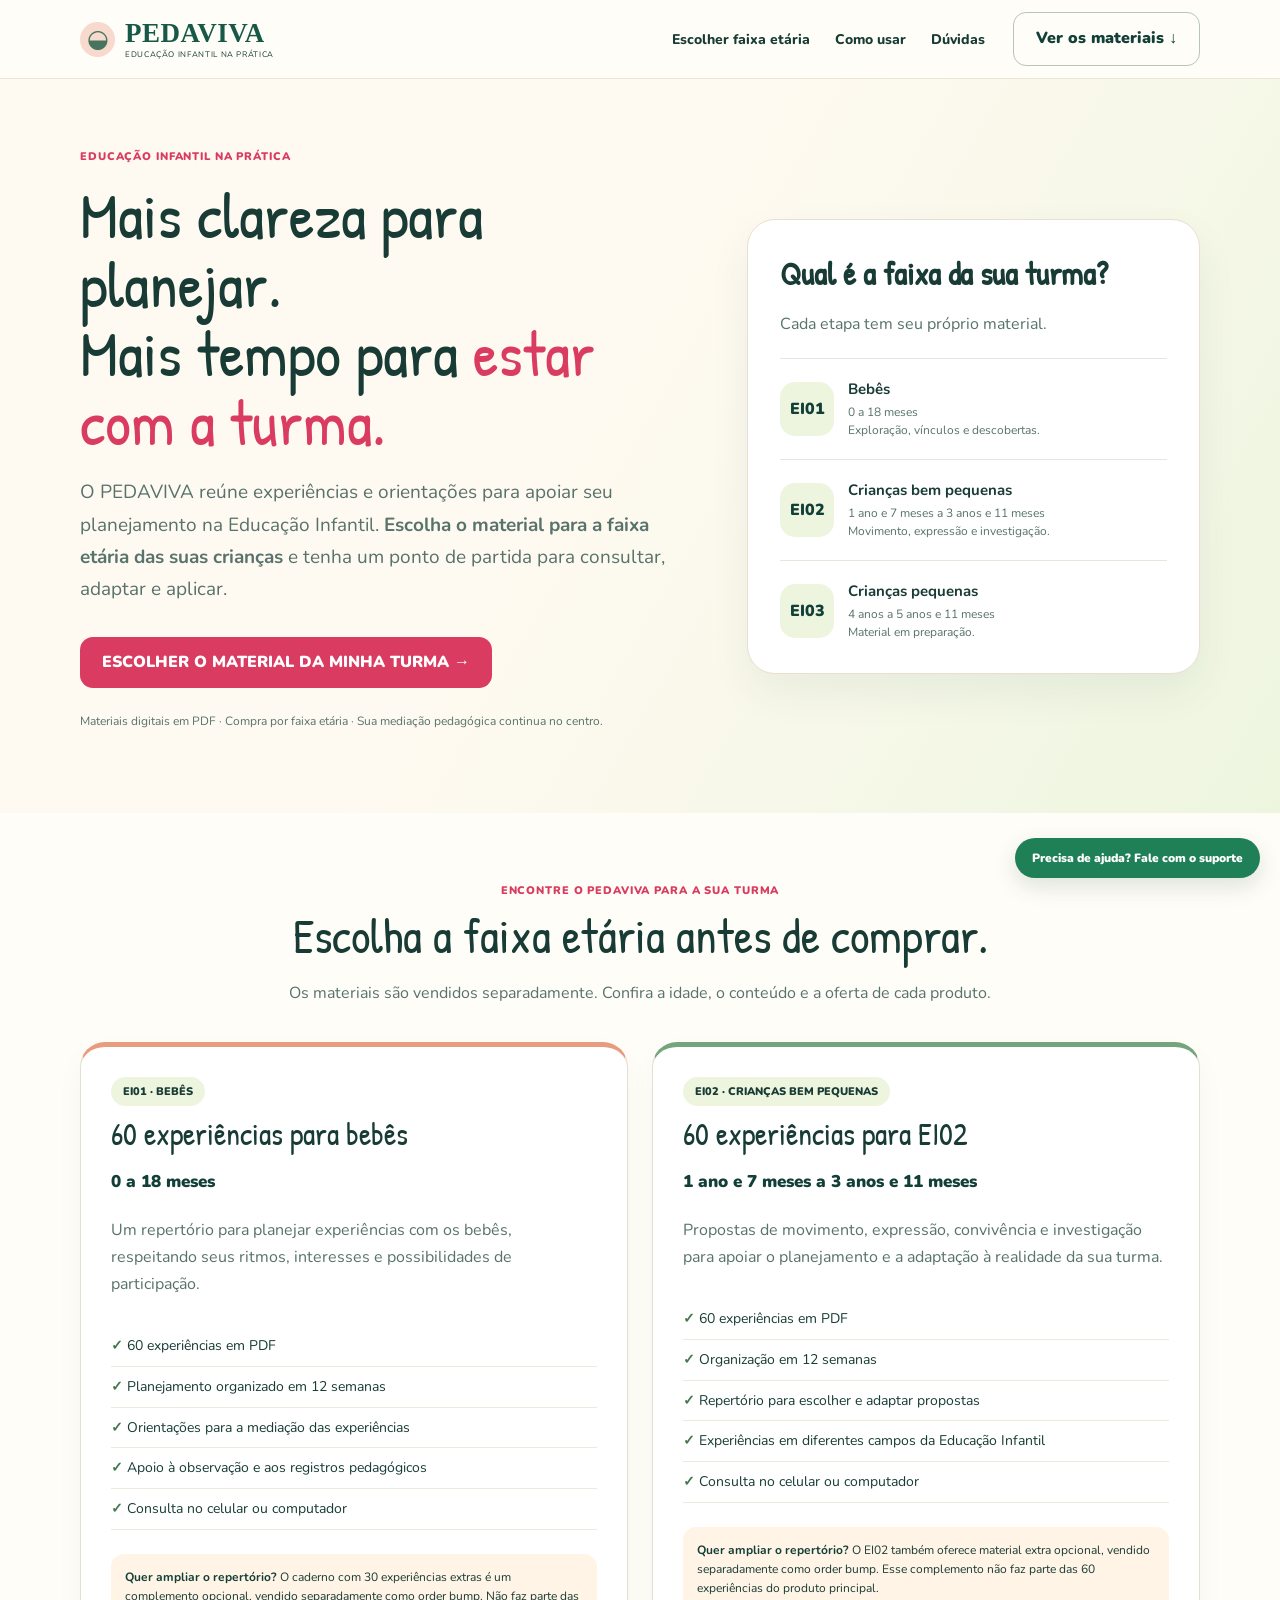
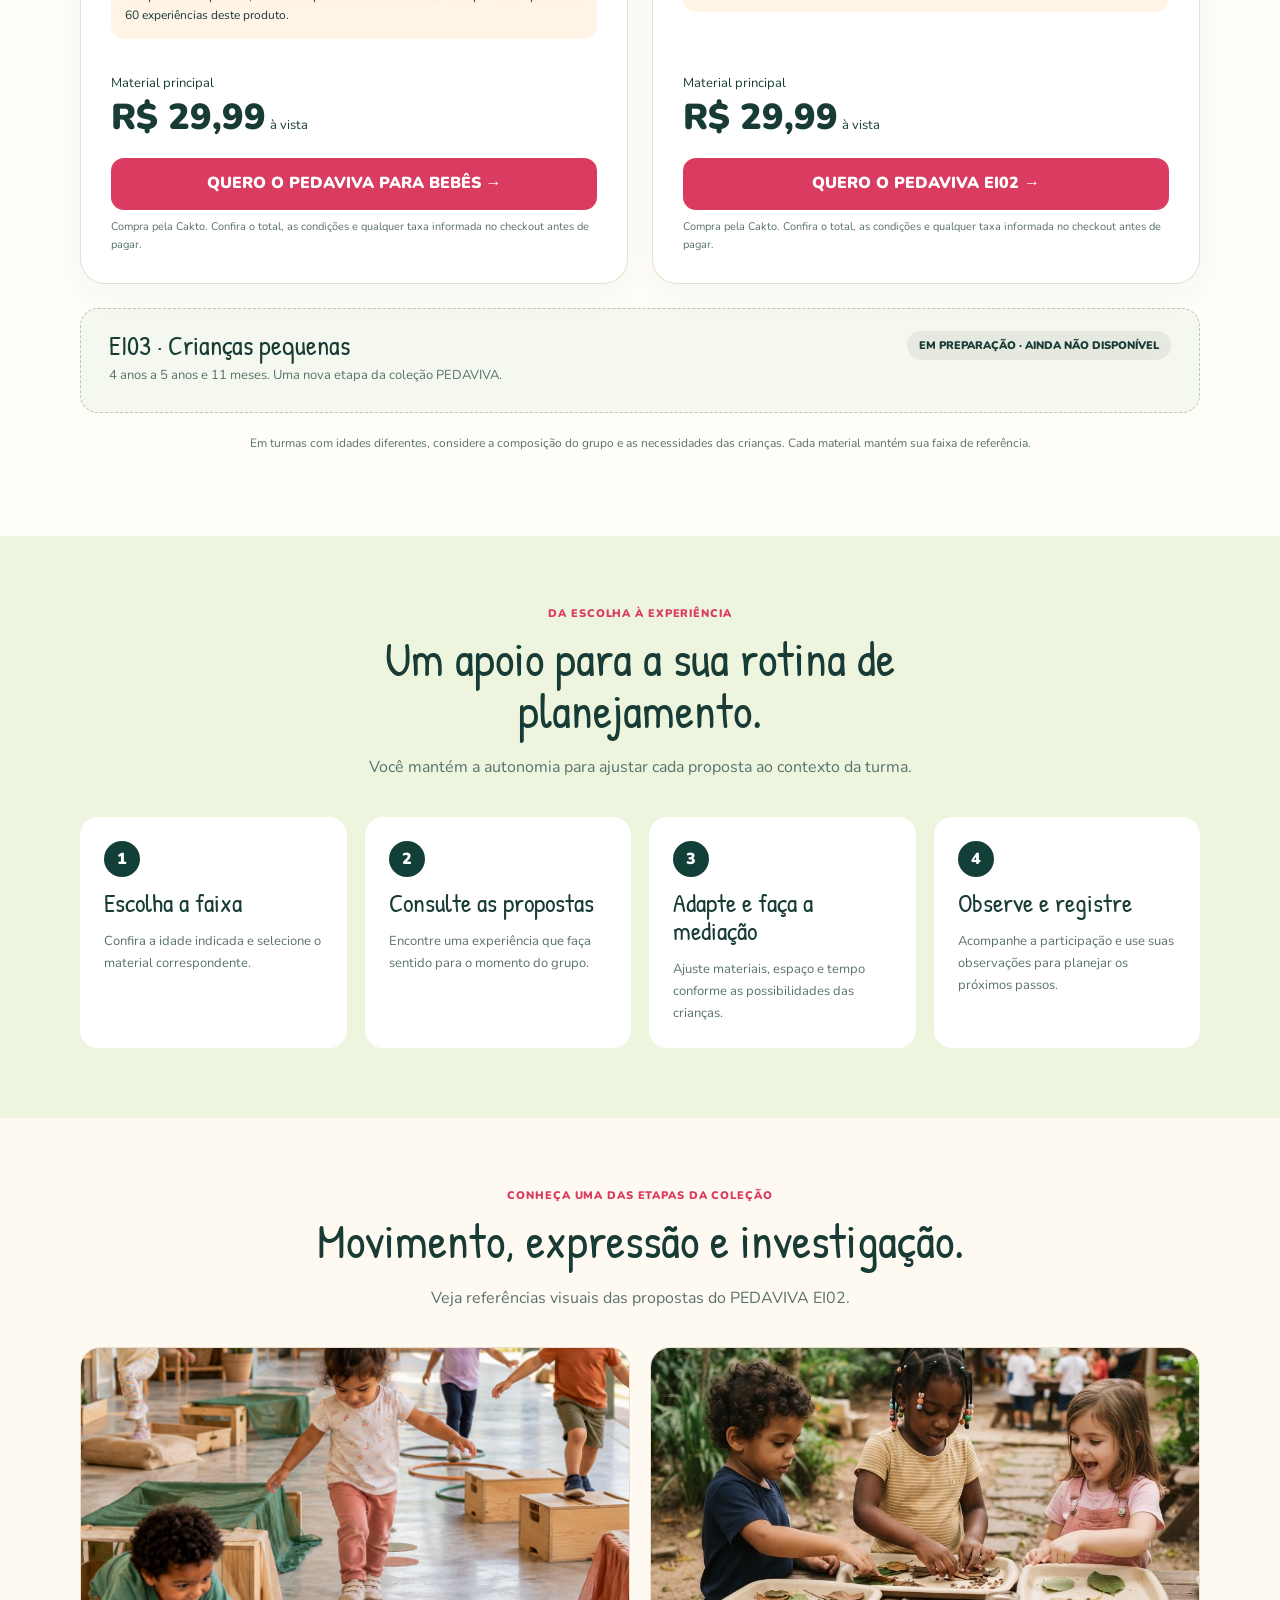
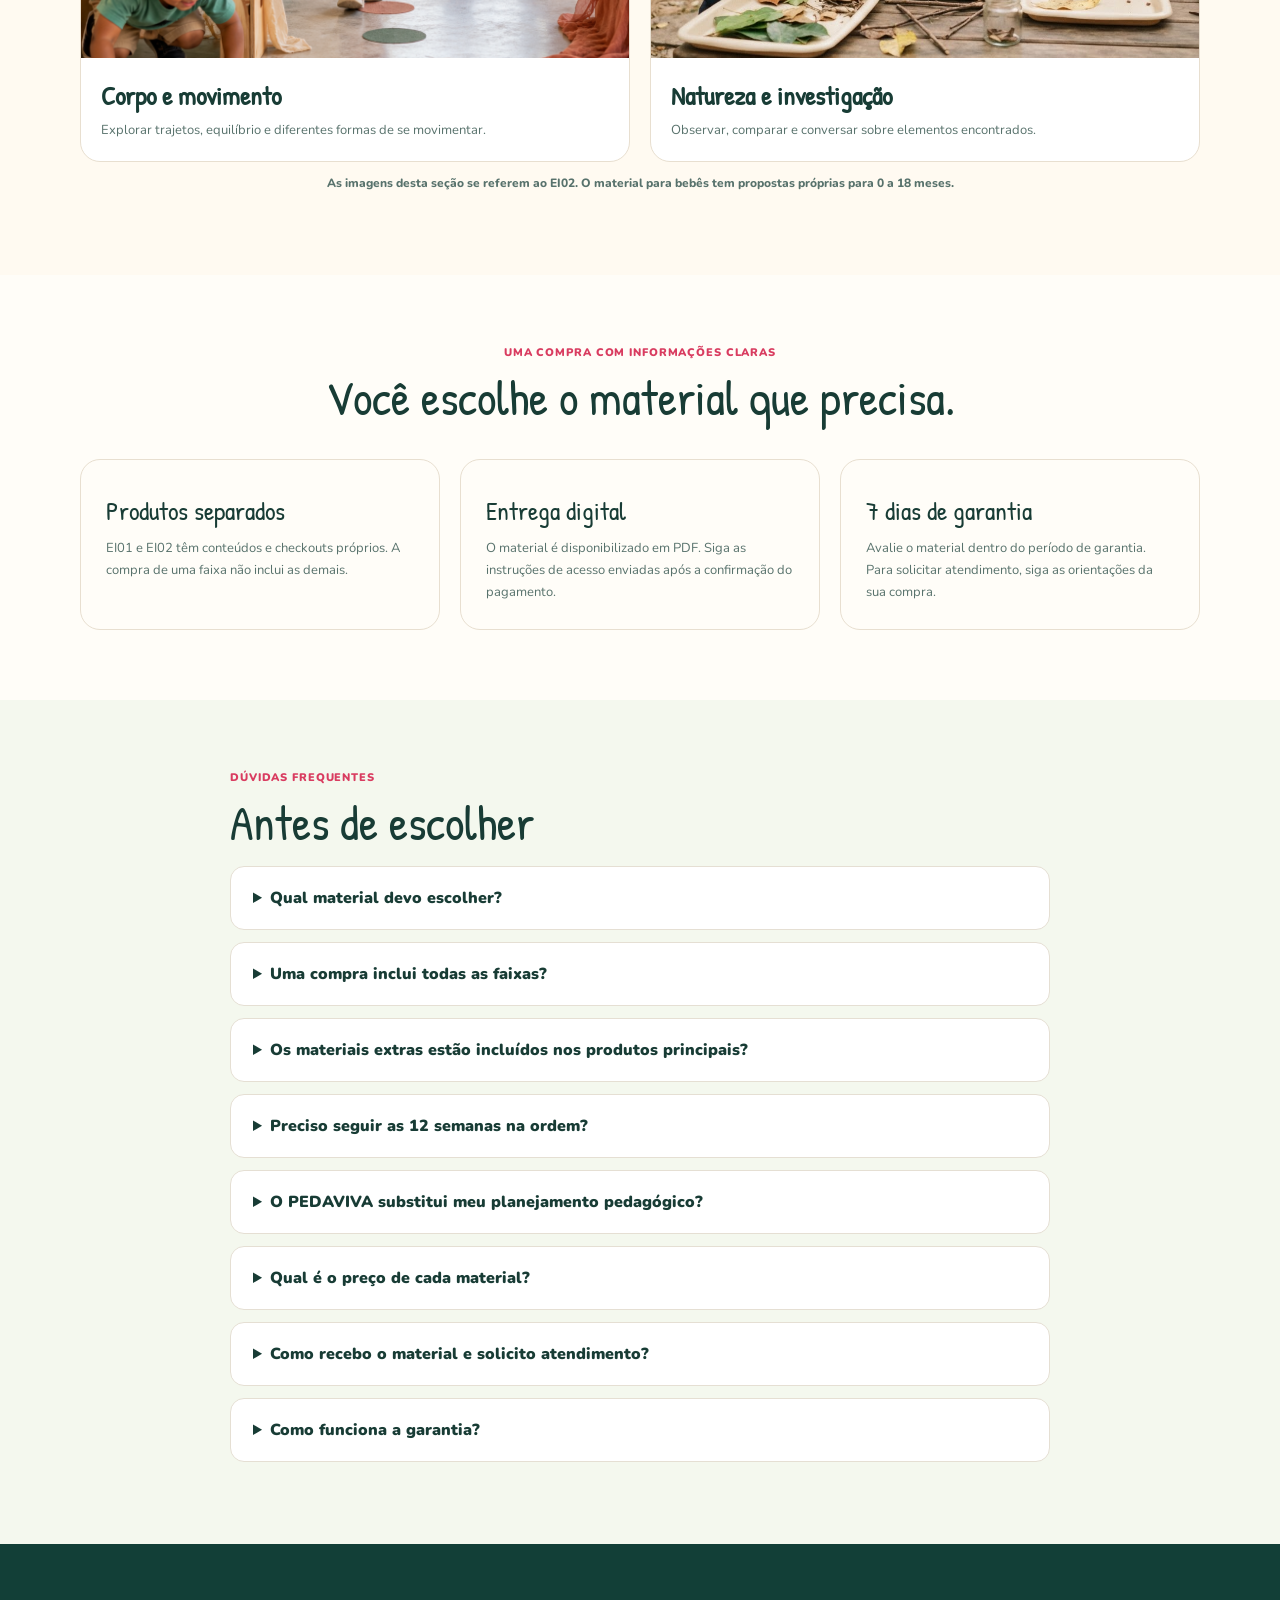
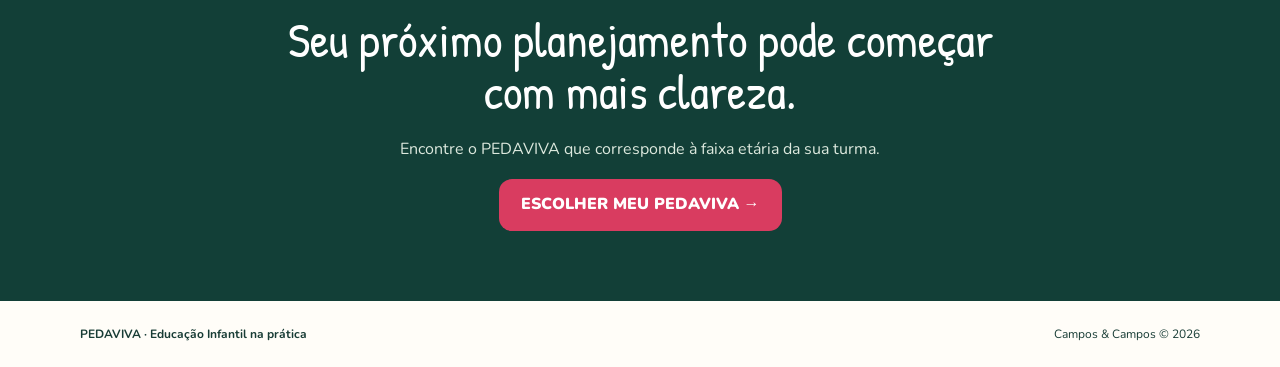
==== index.html @ 2657ef10 "Esclarece que EI02 também possui material extra opcional separado" ====
<!doctype html>
<html lang="pt-BR"><head><meta charset="utf-8"><meta name="viewport" content="width=device-width,initial-scale=1">
<title>PEDAVIVA | Escolha o material para a faixa etária da sua turma</title>
<meta name="description" content="Planeje a Educação Infantil com o PEDAVIVA. Escolha o material para bebês de 0 a 18 meses ou crianças de 1 ano e 7 meses a 3 anos e 11 meses.">
<meta name="theme-color" content="#123f37">
<link rel="preconnect" href="https://fonts.googleapis.com"><link rel="preconnect" href="https://fonts.gstatic.com" crossorigin><link href="https://fonts.googleapis.com/css2?family=Nunito:wght@400;600;700;800;900&family=Patrick+Hand&display=swap" rel="stylesheet">
<!-- Meta Pixel Code --><script>!function(f,b,e,v,n,t,s){if(f.fbq)return;n=f.fbq=function(){n.callMethod?n.callMethod.apply(n,arguments):n.queue.push(arguments)};if(!f._fbq)f._fbq=n;n.push=n;n.loaded=!0;n.version='2.0';n.queue=[];t=b.createElement(e);t.async=!0;t.src=v;s=b.getElementsByTagName(e)[0];s.parentNode.insertBefore(t,s)}(window,document,'script','https://connect.facebook.net/en_US/fbevents.js');fbq('init','1108763338752121');fbq('track','PageView');fbq('track','ViewContent',{content_name:'PEDAVIVA',content_category:'Educação Infantil'});</script><noscript><img height="1" width="1" style="display:none" src="https://www.facebook.com/tr?id=1108763338752121&ev=PageView&noscript=1" alt=""></noscript><!-- End Meta Pixel Code -->
<style>
:root{--deep:#123f37;--pink:#d93c60;--cream:#fffaf1;--mint:#edf5df;--ink:#183c35;--muted:#58726c}*{box-sizing:border-box}html{scroll-behavior:smooth}body{margin:0;font-family:Nunito,sans-serif;color:var(--ink);background:#fffdf8}img{max-width:100%;display:block}a{color:inherit}.wrap{width:min(1120px,calc(100% - 40px));margin:auto}header{position:sticky;top:0;background:#fffdf8f5;border-bottom:1px solid #ece6da;z-index:20}.nav{display:flex;gap:28px;align-items:center;min-height:78px}.brand{text-decoration:none;display:flex;align-items:center;gap:10px}.leaf{width:35px;height:35px;background:#f8d9cd;color:#47745e;border-radius:50%;display:grid;place-items:center;font-size:25px}.brand strong{display:block;font-family:Georgia,serif;letter-spacing:.02em;font-size:27px;color:#185847}.brand small{display:block;font-size:8px;letter-spacing:.08em}nav{margin-left:auto;display:flex;gap:25px}nav a{text-decoration:none;font-weight:800;font-size:14px}.button{display:inline-flex;align-items:center;justify-content:center;gap:8px;border-radius:13px;padding:15px 22px;background:var(--pink);color:white;text-decoration:none;font-weight:900;border:0;font-family:inherit;cursor:pointer;line-height:1.35}.button:hover{background:#bf2e50}.secondary{background:transparent;color:var(--deep);border:1px solid #b5c5b9}.secondary:hover{background:var(--mint)}a:focus-visible,button:focus-visible,summary:focus-visible{outline:3px solid #e39418;outline-offset:4px}.tag{font-size:11px;font-weight:900;letter-spacing:.08em;color:var(--pink)}h1,h2,h3{font-family:"Patrick Hand",cursive;font-weight:400;line-height:1.08}h1{font-size:clamp(42px,5vw,64px);margin:16px 0 20px}h2{font-size:clamp(35px,4vw,48px);margin:12px 0 18px}h3{font-size:31px;margin:12px 0}p{line-height:1.7;color:var(--muted)}section{padding:70px 0;scroll-margin-top:95px}.hero{background:linear-gradient(120deg,#fffaf1 45%,#edf5df)}.hero-grid{display:grid;grid-template-columns:1.15fr .85fr;gap:55px;align-items:center}.lead{font-size:19px}.hero em{color:var(--pink);font-style:normal}.hero .button{margin:12px 0}.assurance{font-size:12px;line-height:1.6;color:var(--muted)}.hero-panel{border-radius:28px;padding:32px;background:#fff;border:1px solid #e8dfd0;box-shadow:0 18px 40px #123f3710}.hero-panel>strong{display:block;font-family:"Patrick Hand",cursive;font-size:32px}.age-line{display:flex;gap:14px;align-items:center;margin-top:20px;padding-top:20px;border-top:1px solid #e8e5dc;text-decoration:none}.age-line>span:first-child{display:grid;place-items:center;width:54px;height:54px;flex-shrink:0;background:var(--mint);border-radius:15px;font-weight:900;color:var(--deep)}.age-line b{display:block;font-size:15px}.age-line small{display:block;margin-top:4px;color:var(--muted);font-size:12px;line-height:1.5}.section-head{max-width:760px;margin:0 auto 35px;text-align:center}.product-grid{display:grid;grid-template-columns:repeat(2,minmax(0,1fr));gap:24px}.product{border-radius:25px;padding:30px;background:white;border:1px solid #e5dfd3;box-shadow:0 12px 30px #123f3709;scroll-margin-top:100px;display:flex;flex-direction:column}.product.ei01{border-top:5px solid #e99b7e}.product.ei02{border-top:5px solid #76a47d}.badge{display:inline-flex;align-self:flex-start;background:var(--mint);padding:7px 12px;border-radius:20px;font-size:11px;font-weight:900}.age{font-size:17px;font-weight:900;margin:4px 0;color:var(--deep)}.product ul{padding:0;list-style:none;margin:12px 0 24px}.product li{line-height:1.55;padding:9px 0;border-bottom:1px solid #eee9de;font-size:14px}.product li::before{content:"✓ ";color:#42784c;font-weight:900}.price{margin-top:auto;padding-top:12px}.price small{font-size:13px}.price strong{font-size:36px;font-weight:900}.product .button{width:100%;margin:16px 0 8px}.purchase-note{font-size:11px;margin:0;line-height:1.6}.extra{background:#fff4e6;border-radius:13px;padding:14px;font-size:12px;line-height:1.6;margin-bottom:20px}.extra b{color:var(--deep)}.upcoming{border:1px dashed #b9c8b6;border-radius:18px;display:flex;align-items:center;gap:25px;padding:22px 28px;margin-top:24px;background:#f4f8ee}.upcoming h3{font-size:27px;margin:0}.upcoming p{margin:4px 0;font-size:13px}.upcoming .badge{margin-left:auto;background:#e6e9df;white-space:nowrap}.selection-note{font-size:12px;text-align:center;margin-top:20px}.how{background:var(--mint)}.steps{display:grid;grid-template-columns:repeat(4,minmax(0,1fr));gap:18px}.steps article{background:white;border-radius:18px;padding:24px}.number{display:grid;place-items:center;width:36px;height:36px;border-radius:50%;background:var(--deep);color:white;font-weight:900}.steps h3{font-size:26px}.steps p{font-size:13px;margin-bottom:0}.samples{background:#fffaf1}.sample-grid{display:grid;grid-template-columns:1fr 1fr;gap:20px}.sample-grid figure{margin:0;background:white;border-radius:20px;overflow:hidden;border:1px solid #e8dfd0}.sample-grid img{width:100%;height:310px;object-fit:cover}.sample-grid figcaption{padding:20px}.sample-grid b{font-family:"Patrick Hand",cursive;font-size:26px}.sample-grid p{font-size:13px;margin:6px 0 0}.sample-label{font-size:12px;font-weight:800;text-align:center;line-height:1.6}.confidence-grid{display:grid;grid-template-columns:repeat(3,minmax(0,1fr));gap:20px}.confidence-grid article{border:1px solid #e8dfd0;border-radius:20px;padding:25px}.confidence-grid h3{font-size:26px}.confidence-grid p{font-size:13px;margin:0}.faq{background:#f4f8ee}.narrow{max-width:820px}.faq details{background:white;border:1px solid #e5dfd3;padding:19px 22px;margin:12px 0;border-radius:14px}.faq summary{cursor:pointer;font-weight:900;line-height:1.5}.faq details p{font-size:14px;margin-bottom:0}.last{text-align:center;background:var(--deep);color:white}.last p{color:#dde9de}.last h2{max-width:750px;margin:0 auto 18px}footer{padding:25px 0}.footer-line{display:flex;gap:20px;justify-content:space-between;font-size:12px}.support{position:fixed;bottom:22px;right:20px;z-index:30;border-radius:99px;background:#1f8057;color:white;padding:12px 17px;text-decoration:none;font-size:12px;font-weight:900;box-shadow:0 8px 22px #123f3725}.mobile-bar{display:none}.product:target{box-shadow:0 0 0 3px #e6b257,0 12px 30px #123f3709}
@media(max-width:850px){nav{gap:14px}.nav>.button{display:none}.hero-grid{grid-template-columns:1fr;gap:30px}.hero-panel{max-width:650px}.steps{grid-template-columns:1fr 1fr}.confidence-grid{grid-template-columns:1fr}.product{padding:24px}.upcoming{flex-wrap:wrap}.sample-grid img{height:260px}}
@media(max-width:600px){.wrap{width:calc(100% - 28px)}.nav{min-height:68px;gap:15px}.brand strong{font-size:23px}.brand small{font-size:6px}.leaf{width:29px;height:29px}nav a{font-size:11px}nav a:not(:first-child){display:none}section{padding:48px 0}.hero-panel{padding:24px}.lead{font-size:17px}.product-grid,.sample-grid,.steps{grid-template-columns:1fr}.product h3{font-size:32px}.upcoming{padding:22px}.upcoming .badge{margin-left:0}.footer-line{flex-direction:column;gap:8px}.support{bottom:85px;right:12px;padding:10px 13px;font-size:11px}body{padding-bottom:75px}.mobile-bar{display:flex;position:fixed;bottom:8px;left:8px;right:8px;z-index:31;padding:10px 12px;background:white;border:1px solid #e5dfd3;border-radius:16px;box-shadow:0 8px 25px #123f3725;align-items:center;justify-content:space-between;gap:12px}.mobile-bar span{font-size:11px;font-weight:900}.mobile-bar .button{padding:12px 14px;font-size:11px}.sample-grid img{height:auto}.hero .button{width:100%}}
@media(prefers-reduced-motion:reduce){html{scroll-behavior:auto}}
</style></head><body>
<header><div class="wrap nav"><a class="brand" href="#inicio" aria-label="PEDAVIVA — início"><span class="leaf" aria-hidden="true">◒</span><span><strong>PEDAVIVA</strong><small>EDUCAÇÃO INFANTIL NA PRÁTICA</small></span></a><nav aria-label="Menu principal"><a href="#faixas">Escolher faixa etária</a><a href="#como-usar">Como usar</a><a href="#faq">Dúvidas</a></nav><a class="button secondary" href="#faixas">Ver os materiais ↓</a></div></header>
<main id="inicio">
<section class="hero"><div class="wrap hero-grid"><div><div class="tag">EDUCAÇÃO INFANTIL NA PRÁTICA</div><h1>Mais clareza para planejar.<br>Mais tempo para <em>estar com a turma.</em></h1><p class="lead">O PEDAVIVA reúne experiências e orientações para apoiar seu planejamento na Educação Infantil. <b>Escolha o material para a faixa etária das suas crianças</b> e tenha um ponto de partida para consultar, adaptar e aplicar.</p><a class="button" href="#faixas">ESCOLHER O MATERIAL DA MINHA TURMA →</a><p class="assurance">Materiais digitais em PDF · Compra por faixa etária · Sua mediação pedagógica continua no centro.</p></div><div class="hero-panel"><strong>Qual é a faixa da sua turma?</strong><p>Cada etapa tem seu próprio material.</p><a class="age-line" href="#ei01"><span>EI01</span><span><b>Bebês</b><small>0 a 18 meses<br>Exploração, vínculos e descobertas.</small></span></a><a class="age-line" href="#ei02"><span>EI02</span><span><b>Crianças bem pequenas</b><small>1 ano e 7 meses a 3 anos e 11 meses<br>Movimento, expressão e investigação.</small></span></a><div class="age-line"><span>EI03</span><span><b>Crianças pequenas</b><small>4 anos a 5 anos e 11 meses<br>Material em preparação.</small></span></div></div></div></section>
<section id="faixas"><div class="wrap"><div class="section-head"><div class="tag">ENCONTRE O PEDAVIVA PARA A SUA TURMA</div><h2>Escolha a faixa etária antes de comprar.</h2><p>Os materiais são vendidos separadamente. Confira a idade, o conteúdo e a oferta de cada produto.</p></div>
<div class="product-grid">
<article class="product ei01" id="ei01"><span class="badge">EI01 · BEBÊS</span><h3>60 experiências para bebês</h3><p class="age">0 a 18 meses</p><p>Um repertório para planejar experiências com os bebês, respeitando seus ritmos, interesses e possibilidades de participação.</p><ul><li>60 experiências em PDF</li><li>Planejamento organizado em 12 semanas</li><li>Orientações para a mediação das experiências</li><li>Apoio à observação e aos registros pedagógicos</li><li>Consulta no celular ou computador</li></ul><div class="extra"><b>Quer ampliar o repertório?</b> O caderno com 30 experiências extras é um complemento opcional, vendido separadamente como order bump. Não faz parte das 60 experiências deste produto.</div><div class="price"><small>Material principal</small><br><strong>R$ 29,99</strong> <small>à vista</small></div><a class="button checkout-link" data-product="PEDAVIVA EI01" data-content-id="pedaviva_ei01" data-value="29.99" href="https://pay.cakto.com.br/3a9wc38_1184902">QUERO O PEDAVIVA PARA BEBÊS →</a><p class="purchase-note">Compra pela Cakto. Confira o total, as condições e qualquer taxa informada no checkout antes de pagar.</p></article>
<article class="product ei02" id="ei02"><span class="badge">EI02 · CRIANÇAS BEM PEQUENAS</span><h3>60 experiências para EI02</h3><p class="age">1 ano e 7 meses a 3 anos e 11 meses</p><p>Propostas de movimento, expressão, convivência e investigação para apoiar o planejamento e a adaptação à realidade da sua turma.</p><ul><li>60 experiências em PDF</li><li>Organização em 12 semanas</li><li>Repertório para escolher e adaptar propostas</li><li>Experiências em diferentes campos da Educação Infantil</li><li>Consulta no celular ou computador</li></ul><div class="extra"><b>Quer ampliar o repertório?</b> O EI02 também oferece material extra opcional, vendido separadamente como order bump. Esse complemento não faz parte das 60 experiências do produto principal.</div><div class="price"><small>Material principal</small><br><strong>R$ 29,99</strong> <small>à vista</small></div><a class="button checkout-link" data-product="PEDAVIVA EI02" data-content-id="pedaviva_ei02" data-value="29.99" href="https://pay.cakto.com.br/qtzgkpq_1176384">QUERO O PEDAVIVA EI02 →</a><p class="purchase-note">Compra pela Cakto. Confira o total, as condições e qualquer taxa informada no checkout antes de pagar.</p></article>
</div><article class="upcoming"><div><h3>EI03 · Crianças pequenas</h3><p>4 anos a 5 anos e 11 meses. Uma nova etapa da coleção PEDAVIVA.</p></div><span class="badge">EM PREPARAÇÃO · AINDA NÃO DISPONÍVEL</span></article><p class="selection-note">Em turmas com idades diferentes, considere a composição do grupo e as necessidades das crianças. Cada material mantém sua faixa de referência.</p></div></section>
<section class="how" id="como-usar"><div class="wrap"><div class="section-head"><div class="tag">DA ESCOLHA À EXPERIÊNCIA</div><h2>Um apoio para a sua rotina de planejamento.</h2><p>Você mantém a autonomia para ajustar cada proposta ao contexto da turma.</p></div><div class="steps"><article><span class="number">1</span><h3>Escolha a faixa</h3><p>Confira a idade indicada e selecione o material correspondente.</p></article><article><span class="number">2</span><h3>Consulte as propostas</h3><p>Encontre uma experiência que faça sentido para o momento do grupo.</p></article><article><span class="number">3</span><h3>Adapte e faça a mediação</h3><p>Ajuste materiais, espaço e tempo conforme as possibilidades das crianças.</p></article><article><span class="number">4</span><h3>Observe e registre</h3><p>Acompanhe a participação e use suas observações para planejar os próximos passos.</p></article></div></div></section>
<section class="samples" id="experiencias"><div class="wrap"><div class="section-head"><div class="tag">CONHEÇA UMA DAS ETAPAS DA COLEÇÃO</div><h2>Movimento, expressão e investigação.</h2><p>Veja referências visuais das propostas do PEDAVIVA EI02.</p></div><div class="sample-grid"><figure><img src="assets/atividades/corpo-movimento.png" alt="Referência visual de uma proposta de corpo e movimento do PEDAVIVA EI02" loading="lazy"><figcaption><b>Corpo e movimento</b><p>Explorar trajetos, equilíbrio e diferentes formas de se movimentar.</p></figcaption></figure><figure><img src="assets/atividades/natureza-investigacao.jpg" alt="Referência visual de uma proposta de investigação da natureza do PEDAVIVA EI02" loading="lazy"><figcaption><b>Natureza e investigação</b><p>Observar, comparar e conversar sobre elementos encontrados.</p></figcaption></figure></div><p class="sample-label">As imagens desta seção se referem ao EI02. O material para bebês tem propostas próprias para 0 a 18 meses.</p></div></section>
<section id="material"><div class="wrap"><div class="section-head"><div class="tag">UMA COMPRA COM INFORMAÇÕES CLARAS</div><h2>Você escolhe o material que precisa.</h2></div><div class="confidence-grid"><article><h3>Produtos separados</h3><p>EI01 e EI02 têm conteúdos e checkouts próprios. A compra de uma faixa não inclui as demais.</p></article><article><h3>Entrega digital</h3><p>O material é disponibilizado em PDF. Siga as instruções de acesso enviadas após a confirmação do pagamento.</p></article><article><h3>7 dias de garantia</h3><p>Avalie o material dentro do período de garantia. Para solicitar atendimento, siga as orientações da sua compra.</p></article></div></div></section>
<section class="faq" id="faq"><div class="wrap narrow"><div class="tag">DÚVIDAS FREQUENTES</div><h2>Antes de escolher</h2><details><summary>Qual material devo escolher?</summary><p>Para bebês de 0 a 18 meses, escolha o EI01. Para crianças de 1 ano e 7 meses a 3 anos e 11 meses, escolha o EI02. O EI03, para crianças de 4 anos a 5 anos e 11 meses, está em preparação e ainda não está à venda.</p></details><details><summary>Uma compra inclui todas as faixas?</summary><p>Não. Cada faixa é um produto separado. O botão de compra leva ao checkout do material indicado no cartão.</p></details><details><summary>Os materiais extras estão incluídos nos produtos principais?</summary><p>Não. EI01 e EI02 têm materiais extras opcionais, vendidos separadamente como order bump. O principal de cada faixa contém 60 experiências. No EI01, o caderno complementar reúne 30 experiências extras. Você pode comprar o material principal de qualquer uma das duas faixas sem adicionar o complemento.</p></details><details><summary>Preciso seguir as 12 semanas na ordem?</summary><p>Não. A sequência ajuda na organização, mas você pode escolher e adaptar as propostas conforme o contexto, os interesses e as necessidades das crianças.</p></details><details><summary>O PEDAVIVA substitui meu planejamento pedagógico?</summary><p>O PEDAVIVA oferece repertório e organização. A observação das crianças, a intencionalidade pedagógica e as decisões da educadora continuam essenciais.</p></details><details><summary>Qual é o preço de cada material?</summary><p>O material principal EI01 custa R$ 29,99 à vista, e o material principal EI02 também custa R$ 29,99 à vista. Complementos são vendidos separadamente. Revise o total e qualquer taxa informada pela Cakto antes de concluir o pagamento.</p></details><details><summary>Como recebo o material e solicito atendimento?</summary><p>Após a confirmação do pagamento, siga as instruções de acesso da plataforma de compra. Para dúvidas, use o suporte indicado na compra ou o WhatsApp desta página.</p></details><details><summary>Como funciona a garantia?</summary><p>Você tem 7 dias de garantia para avaliar o material. Se precisar solicitar reembolso, siga as orientações disponibilizadas no ambiente da compra.</p></details></div></section>
<section class="last"><div class="wrap"><h2>Seu próximo planejamento pode começar com mais clareza.</h2><p>Encontre o PEDAVIVA que corresponde à faixa etária da sua turma.</p><a class="button" href="#faixas">ESCOLHER MEU PEDAVIVA →</a></div></section>
</main><a class="support" href="https://wa.me/5519997141455?text=Ol%C3%A1%21%20Gostaria%20de%20ajuda%20para%20escolher%20a%20faixa%20do%20PEDAVIVA." target="_blank" rel="noopener">Precisa de ajuda? Fale com o suporte</a><div class="mobile-bar"><span>PEDAVIVA<br>Escolha a faixa da turma</span><a class="button" href="#faixas">VER OS MATERIAIS ↓</a></div><footer><div class="wrap footer-line"><b>PEDAVIVA · Educação Infantil na prática</b><span>Campos &amp; Campos © 2026</span></div></footer>
<script>
const trackingKeys=['utm_source','utm_medium','utm_campaign','utm_content','utm_term','fbclid'];
const params=new URLSearchParams(location.search);
document.querySelectorAll('.checkout-link').forEach(link=>{
 const url=new URL(link.href);
 trackingKeys.forEach(key=>{const value=params.get(key);if(value)url.searchParams.set(key,value)});
 link.href=url.toString();
 link.addEventListener('click',()=>{
  try{sessionStorage.setItem('pedaviva_checkout_click',new Date().toISOString())}catch(e){}
  if(typeof fbq==='function')fbq('track','InitiateCheckout',{value:Number(link.dataset.value),currency:'BRL',content_name:link.dataset.product,content_ids:[link.dataset.contentId],content_type:'product',content_category:'Educação Infantil'});
 });
});
</script></body></html>
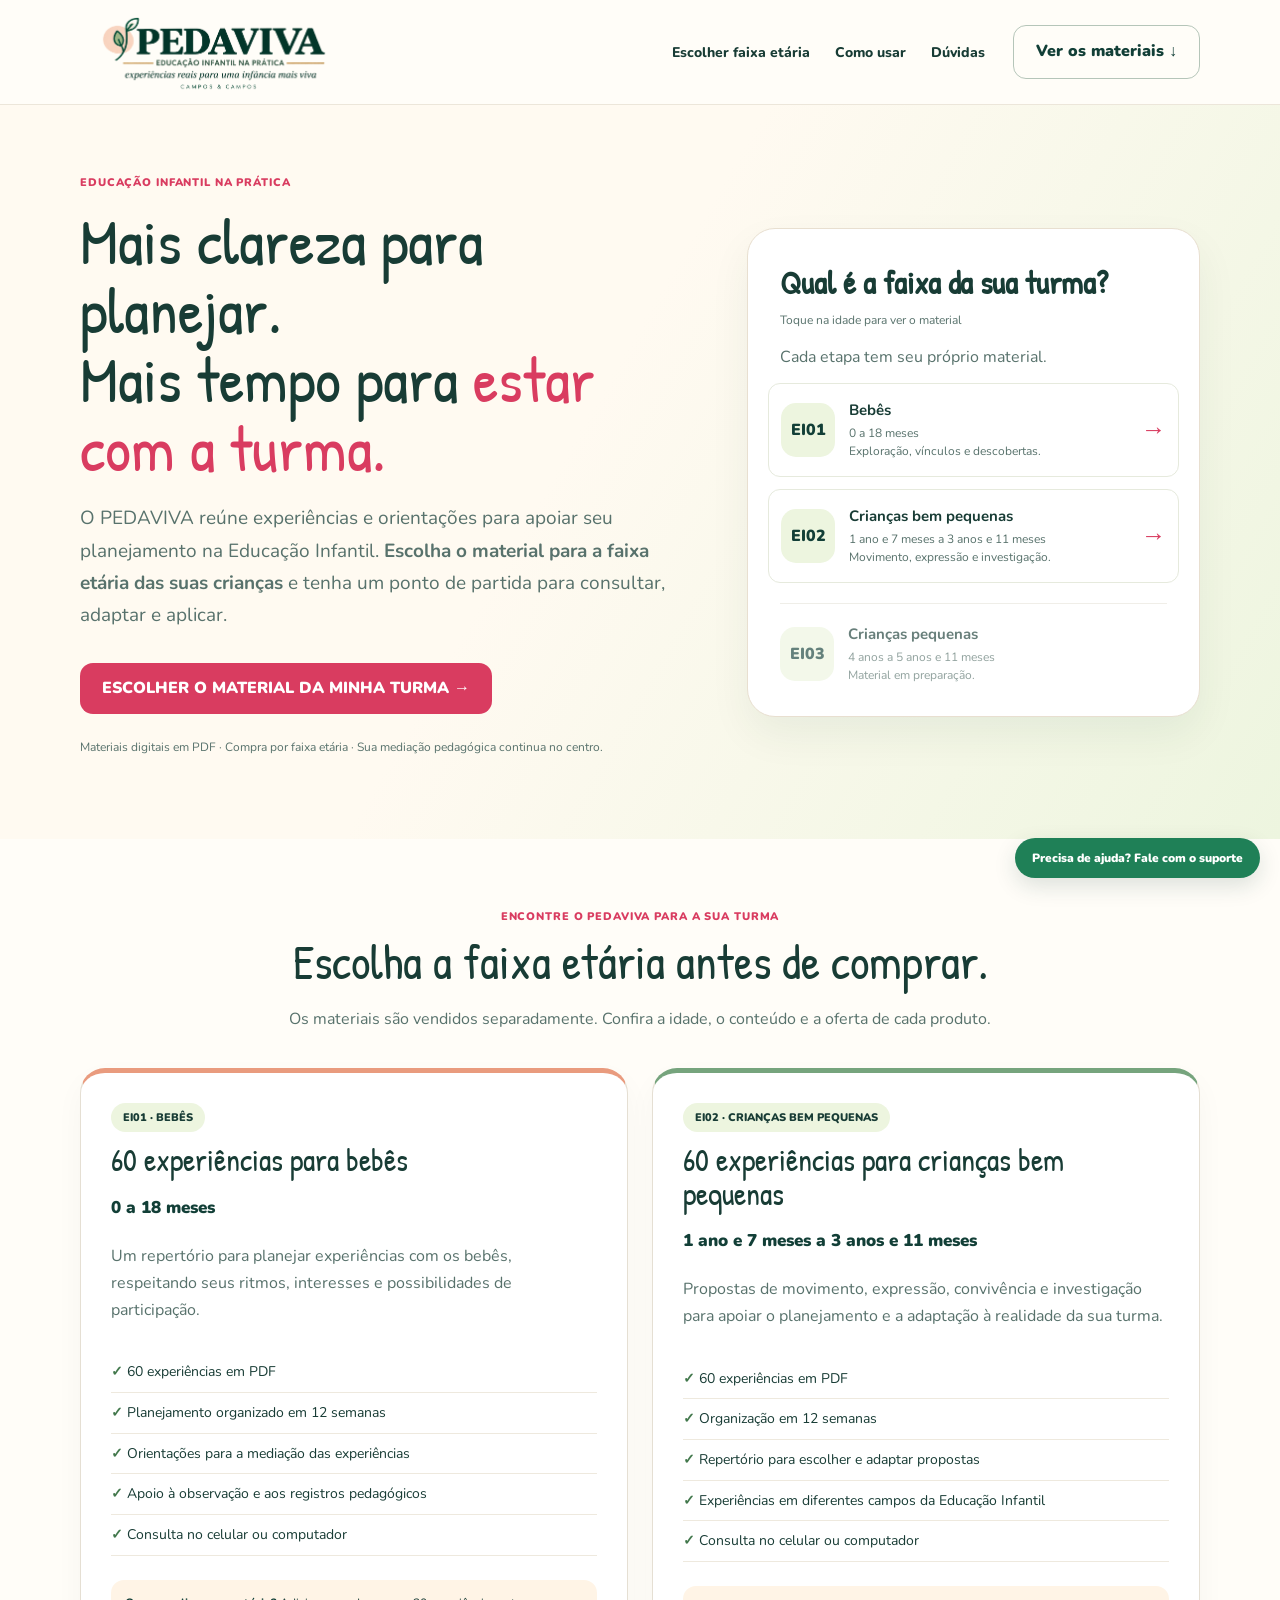
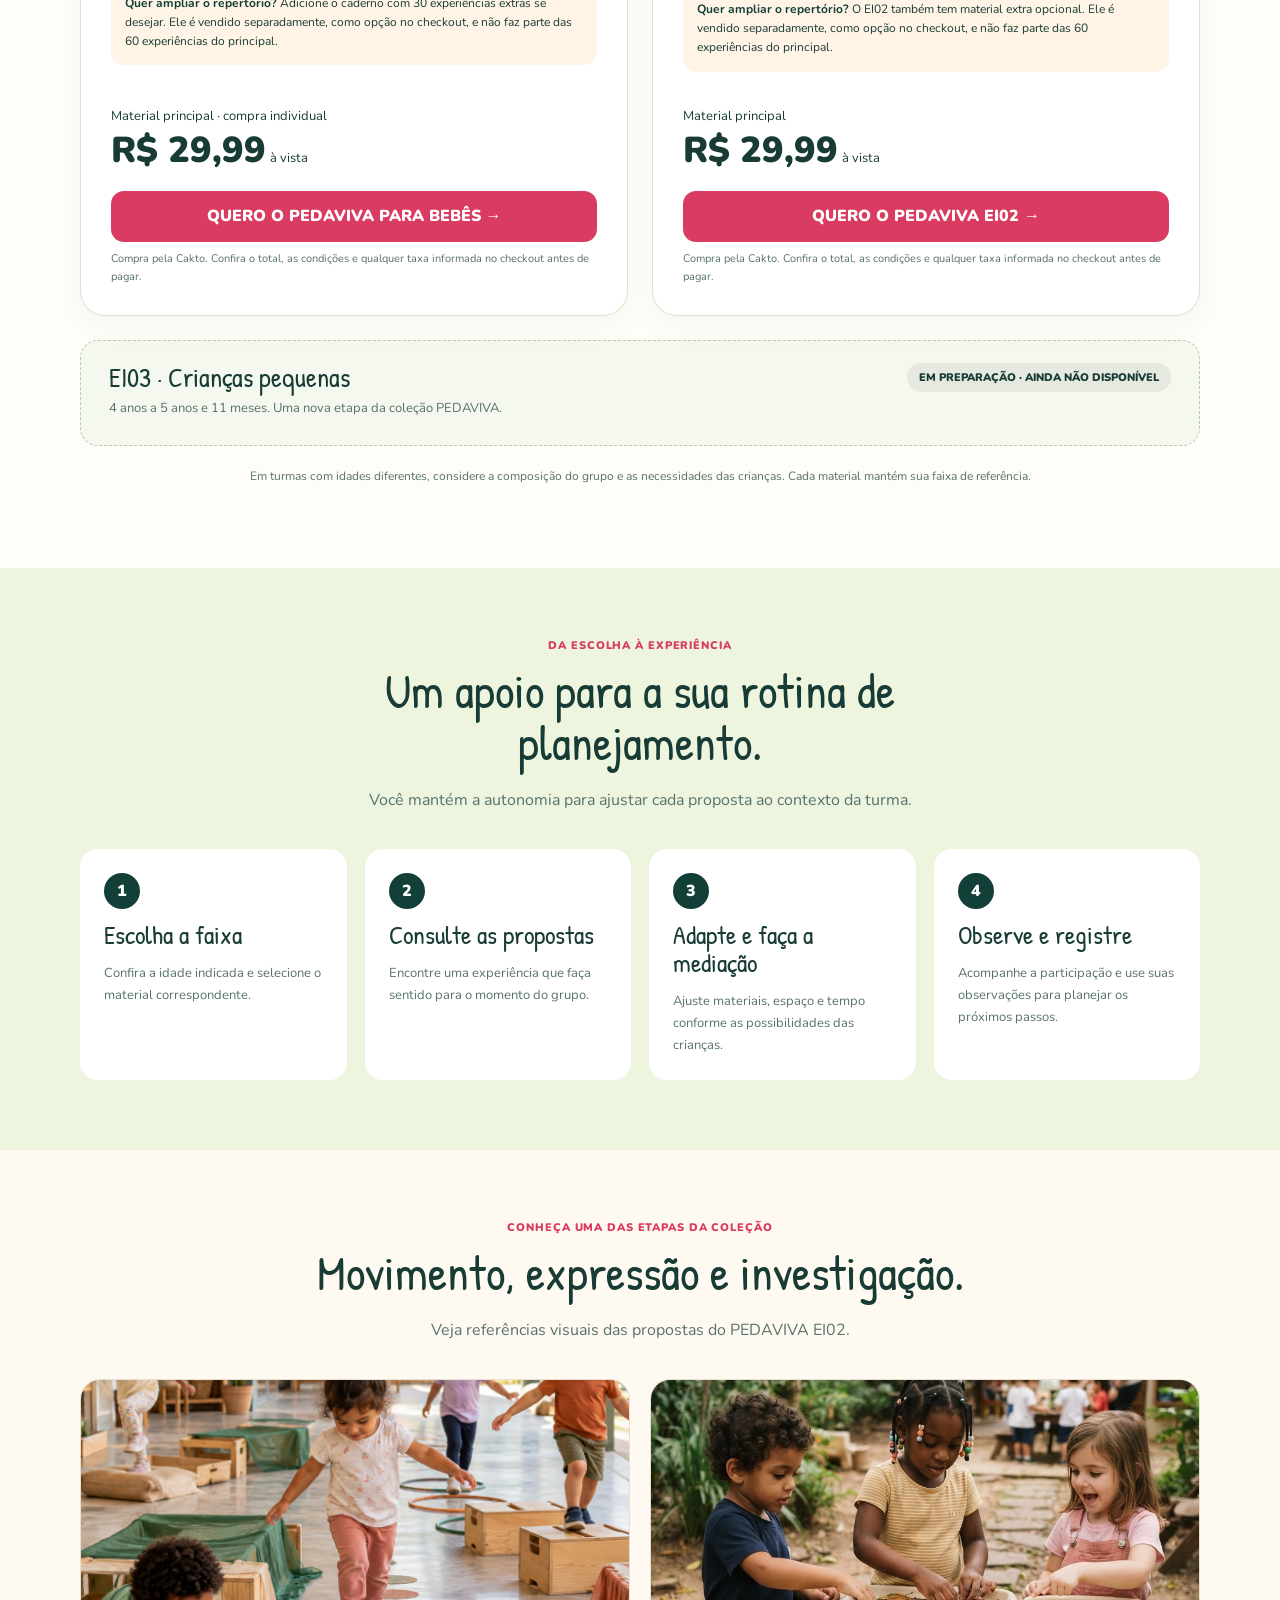
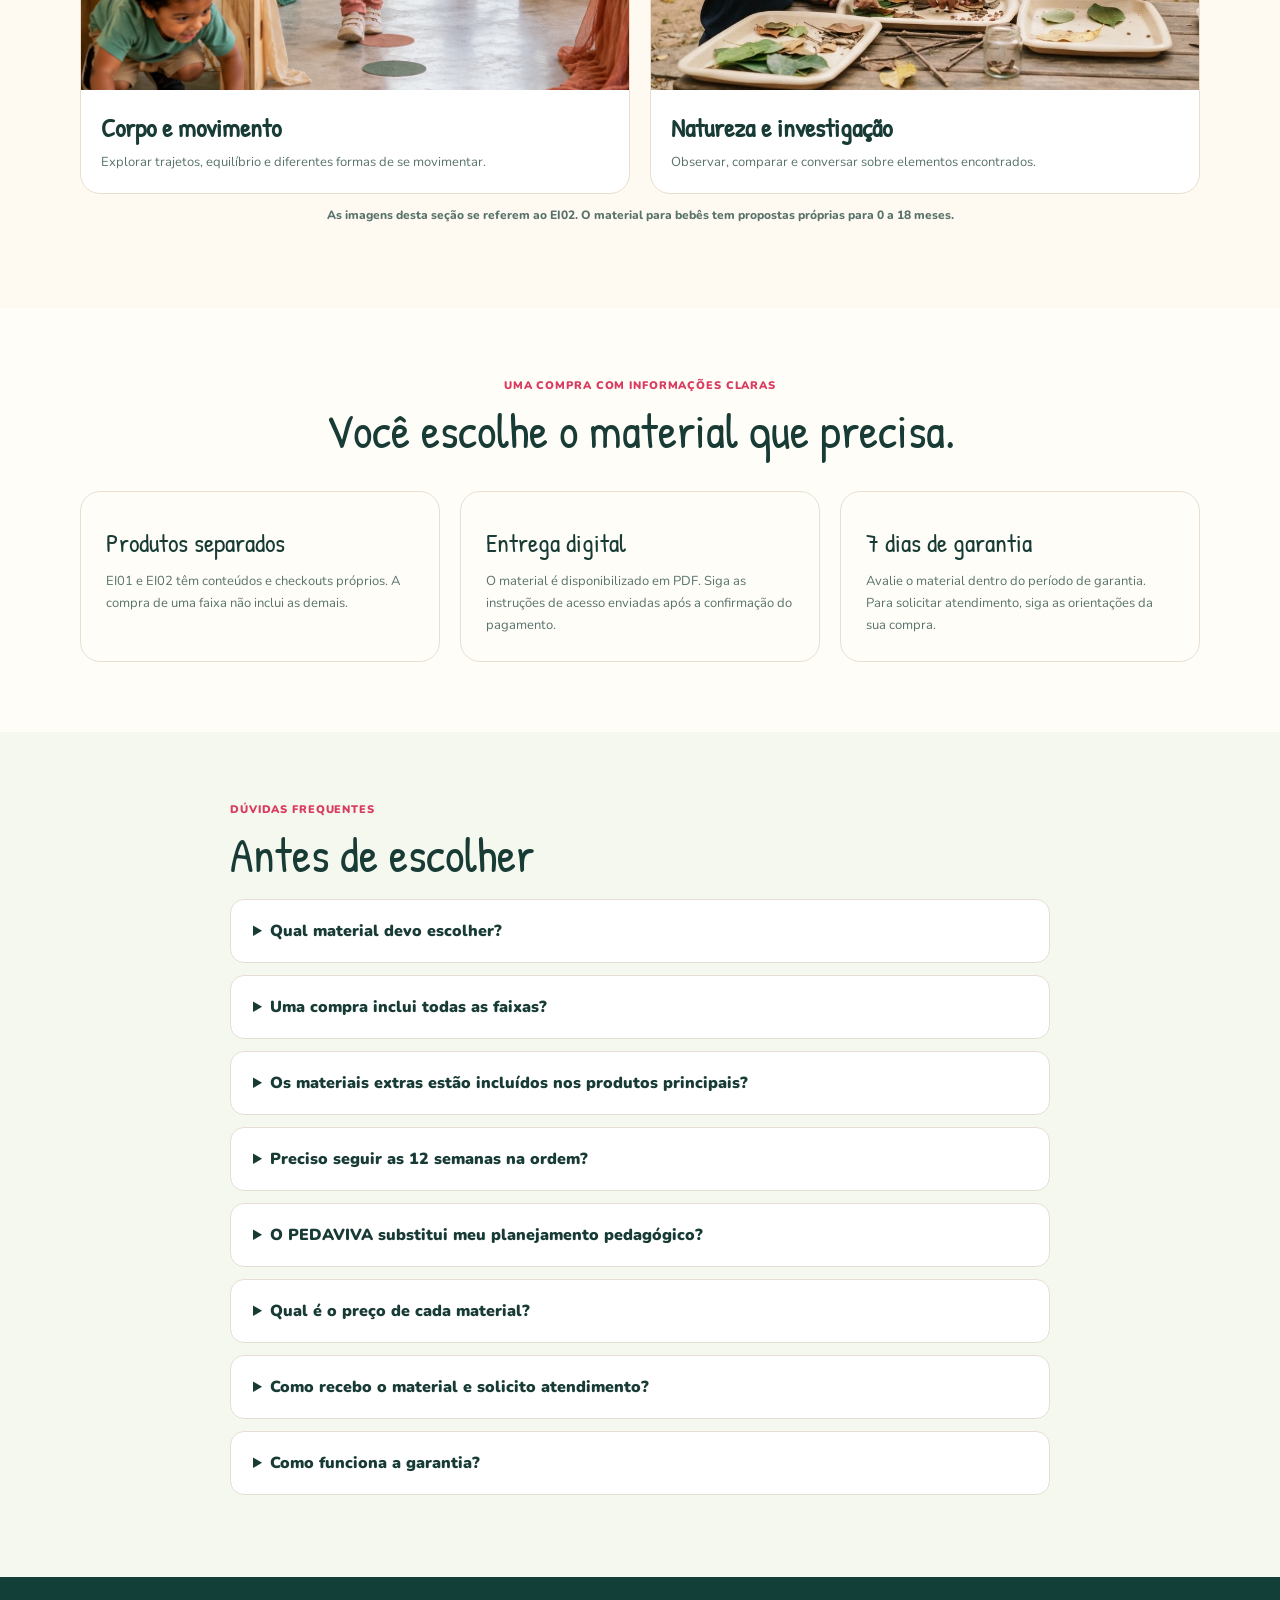
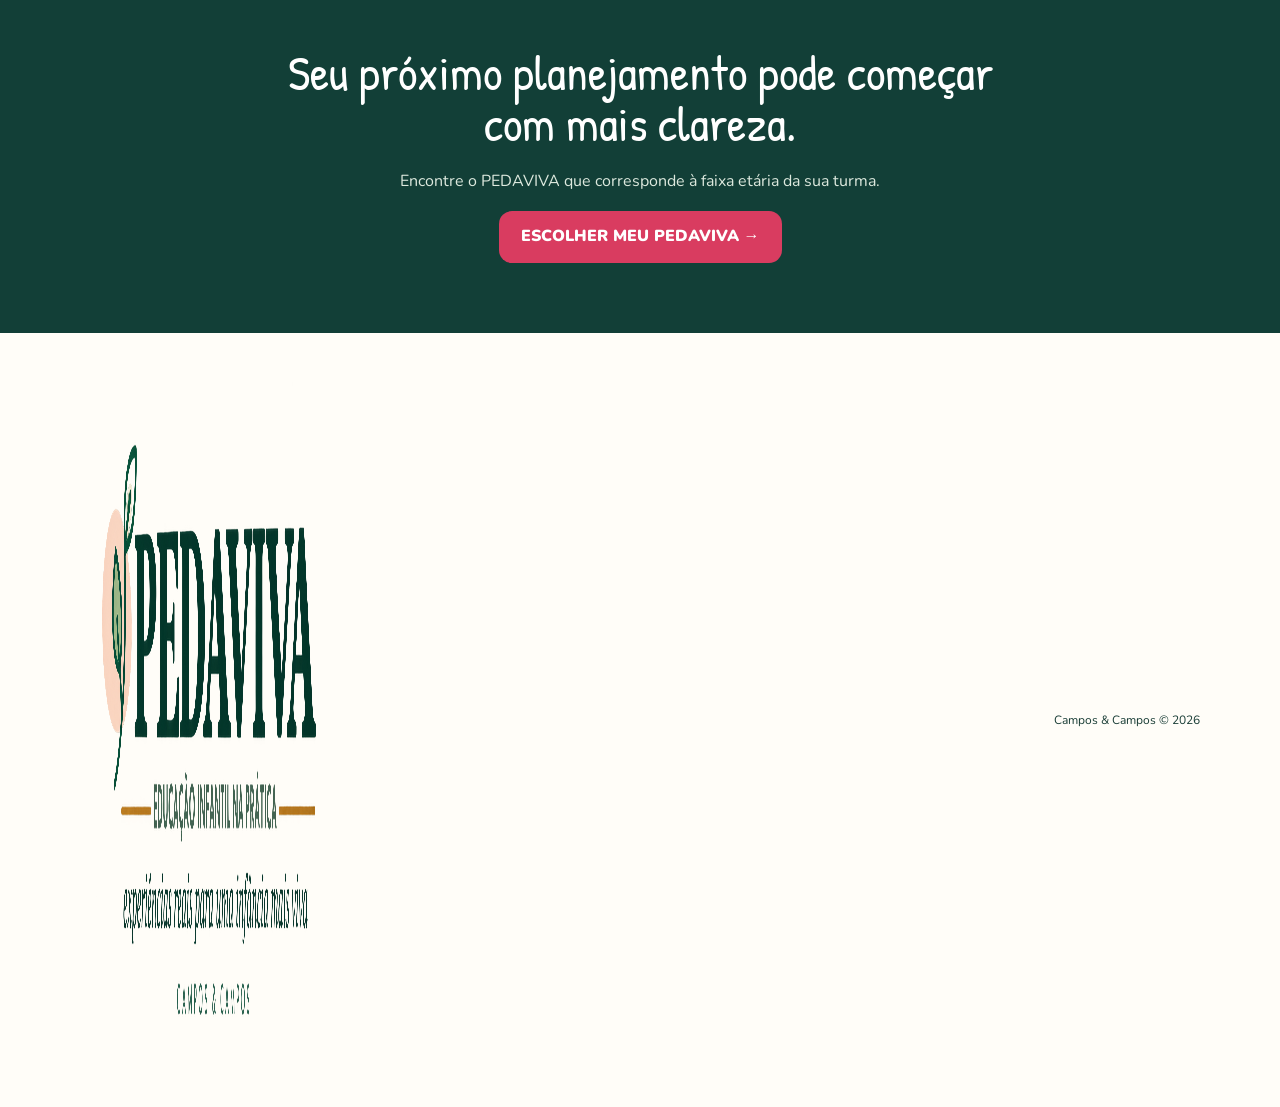
==== commit 9fad1ad0: "Aplica logo original e melhora escolha de faixa e clareza das ofertas" ====
--- a/index.html
+++ b/index.html
@@ -5,26 +5,37 @@
 <meta name="theme-color" content="#123f37">
 <link rel="preconnect" href="https://fonts.googleapis.com"><link rel="preconnect" href="https://fonts.gstatic.com" crossorigin><link href="https://fonts.googleapis.com/css2?family=Nunito:wght@400;600;700;800;900&family=Patrick+Hand&display=swap" rel="stylesheet">
 <!-- Meta Pixel Code --><script>!function(f,b,e,v,n,t,s){if(f.fbq)return;n=f.fbq=function(){n.callMethod?n.callMethod.apply(n,arguments):n.queue.push(arguments)};if(!f._fbq)f._fbq=n;n.push=n;n.loaded=!0;n.version='2.0';n.queue=[];t=b.createElement(e);t.async=!0;t.src=v;s=b.getElementsByTagName(e)[0];s.parentNode.insertBefore(t,s)}(window,document,'script','https://connect.facebook.net/en_US/fbevents.js');fbq('init','1108763338752121');fbq('track','PageView');fbq('track','ViewContent',{content_name:'PEDAVIVA',content_category:'Educação Infantil'});</script><noscript><img height="1" width="1" style="display:none" src="https://www.facebook.com/tr?id=1108763338752121&ev=PageView&noscript=1" alt=""></noscript><!-- End Meta Pixel Code -->
-<style>
-:root{--deep:#123f37;--pink:#d93c60;--cream:#fffaf1;--mint:#edf5df;--ink:#183c35;--muted:#58726c}*{box-sizing:border-box}html{scroll-behavior:smooth}body{margin:0;font-family:Nunito,sans-serif;color:var(--ink);background:#fffdf8}img{max-width:100%;display:block}a{color:inherit}.wrap{width:min(1120px,calc(100% - 40px));margin:auto}header{position:sticky;top:0;background:#fffdf8f5;border-bottom:1px solid #ece6da;z-index:20}.nav{display:flex;gap:28px;align-items:center;min-height:78px}.brand{text-decoration:none;display:flex;align-items:center;gap:10px}.leaf{width:35px;height:35px;background:#f8d9cd;color:#47745e;border-radius:50%;display:grid;place-items:center;font-size:25px}.brand strong{display:block;font-family:Georgia,serif;letter-spacing:.02em;font-size:27px;color:#185847}.brand small{display:block;font-size:8px;letter-spacing:.08em}nav{margin-left:auto;display:flex;gap:25px}nav a{text-decoration:none;font-weight:800;font-size:14px}.button{display:inline-flex;align-items:center;justify-content:center;gap:8px;border-radius:13px;padding:15px 22px;background:var(--pink);color:white;text-decoration:none;font-weight:900;border:0;font-family:inherit;cursor:pointer;line-height:1.35}.button:hover{background:#bf2e50}.secondary{background:transparent;color:var(--deep);border:1px solid #b5c5b9}.secondary:hover{background:var(--mint)}a:focus-visible,button:focus-visible,summary:focus-visible{outline:3px solid #e39418;outline-offset:4px}.tag{font-size:11px;font-weight:900;letter-spacing:.08em;color:var(--pink)}h1,h2,h3{font-family:"Patrick Hand",cursive;font-weight:400;line-height:1.08}h1{font-size:clamp(42px,5vw,64px);margin:16px 0 20px}h2{font-size:clamp(35px,4vw,48px);margin:12px 0 18px}h3{font-size:31px;margin:12px 0}p{line-height:1.7;color:var(--muted)}section{padding:70px 0;scroll-margin-top:95px}.hero{background:linear-gradient(120deg,#fffaf1 45%,#edf5df)}.hero-grid{display:grid;grid-template-columns:1.15fr .85fr;gap:55px;align-items:center}.lead{font-size:19px}.hero em{color:var(--pink);font-style:normal}.hero .button{margin:12px 0}.assurance{font-size:12px;line-height:1.6;color:var(--muted)}.hero-panel{border-radius:28px;padding:32px;background:#fff;border:1px solid #e8dfd0;box-shadow:0 18px 40px #123f3710}.hero-panel>strong{display:block;font-family:"Patrick Hand",cursive;font-size:32px}.age-line{display:flex;gap:14px;align-items:center;margin-top:20px;padding-top:20px;border-top:1px solid #e8e5dc;text-decoration:none}.age-line>span:first-child{display:grid;place-items:center;width:54px;height:54px;flex-shrink:0;background:var(--mint);border-radius:15px;font-weight:900;color:var(--deep)}.age-line b{display:block;font-size:15px}.age-line small{display:block;margin-top:4px;color:var(--muted);font-size:12px;line-height:1.5}.section-head{max-width:760px;margin:0 auto 35px;text-align:center}.product-grid{display:grid;grid-template-columns:repeat(2,minmax(0,1fr));gap:24px}.product{border-radius:25px;padding:30px;background:white;border:1px solid #e5dfd3;box-shadow:0 12px 30px #123f3709;scroll-margin-top:100px;display:flex;flex-direction:column}.product.ei01{border-top:5px solid #e99b7e}.product.ei02{border-top:5px solid #76a47d}.badge{display:inline-flex;align-self:flex-start;background:var(--mint);padding:7px 12px;border-radius:20px;font-size:11px;font-weight:900}.age{font-size:17px;font-weight:900;margin:4px 0;color:var(--deep)}.product ul{padding:0;list-style:none;margin:12px 0 24px}.product li{line-height:1.55;padding:9px 0;border-bottom:1px solid #eee9de;font-size:14px}.product li::before{content:"✓ ";color:#42784c;font-weight:900}.price{margin-top:auto;padding-top:12px}.price small{font-size:13px}.price strong{font-size:36px;font-weight:900}.product .button{width:100%;margin:16px 0 8px}.purchase-note{font-size:11px;margin:0;line-height:1.6}.extra{background:#fff4e6;border-radius:13px;padding:14px;font-size:12px;line-height:1.6;margin-bottom:20px}.extra b{color:var(--deep)}.upcoming{border:1px dashed #b9c8b6;border-radius:18px;display:flex;align-items:center;gap:25px;padding:22px 28px;margin-top:24px;background:#f4f8ee}.upcoming h3{font-size:27px;margin:0}.upcoming p{margin:4px 0;font-size:13px}.upcoming .badge{margin-left:auto;background:#e6e9df;white-space:nowrap}.selection-note{font-size:12px;text-align:center;margin-top:20px}.how{background:var(--mint)}.steps{display:grid;grid-template-columns:repeat(4,minmax(0,1fr));gap:18px}.steps article{background:white;border-radius:18px;padding:24px}.number{display:grid;place-items:center;width:36px;height:36px;border-radius:50%;background:var(--deep);color:white;font-weight:900}.steps h3{font-size:26px}.steps p{font-size:13px;margin-bottom:0}.samples{background:#fffaf1}.sample-grid{display:grid;grid-template-columns:1fr 1fr;gap:20px}.sample-grid figure{margin:0;background:white;border-radius:20px;overflow:hidden;border:1px solid #e8dfd0}.sample-grid img{width:100%;height:310px;object-fit:cover}.sample-grid figcaption{padding:20px}.sample-grid b{font-family:"Patrick Hand",cursive;font-size:26px}.sample-grid p{font-size:13px;margin:6px 0 0}.sample-label{font-size:12px;font-weight:800;text-align:center;line-height:1.6}.confidence-grid{display:grid;grid-template-columns:repeat(3,minmax(0,1fr));gap:20px}.confidence-grid article{border:1px solid #e8dfd0;border-radius:20px;padding:25px}.confidence-grid h3{font-size:26px}.confidence-grid p{font-size:13px;margin:0}.faq{background:#f4f8ee}.narrow{max-width:820px}.faq details{background:white;border:1px solid #e5dfd3;padding:19px 22px;margin:12px 0;border-radius:14px}.faq summary{cursor:pointer;font-weight:900;line-height:1.5}.faq details p{font-size:14px;margin-bottom:0}.last{text-align:center;background:var(--deep);color:white}.last p{color:#dde9de}.last h2{max-width:750px;margin:0 auto 18px}footer{padding:25px 0}.footer-line{display:flex;gap:20px;justify-content:space-between;font-size:12px}.support{position:fixed;bottom:22px;right:20px;z-index:30;border-radius:99px;background:#1f8057;color:white;padding:12px 17px;text-decoration:none;font-size:12px;font-weight:900;box-shadow:0 8px 22px #123f3725}.mobile-bar{display:none}.product:target{box-shadow:0 0 0 3px #e6b257,0 12px 30px #123f3709}
+<link rel="icon" type="image/png" href="assets/logo-oficial.png"><meta property="og:title" content="PEDAVIVA — Escolha o material para a sua turma"><meta property="og:description" content="60 experiências por faixa etária, em PDF. Escolha EI01 ou EI02 e planeje com mais clareza."><meta property="og:type" content="website"><meta property="og:url" content="https://camposecampos.github.io/pedaviva/"><meta property="og:image" content="https://camposecampos.github.io/pedaviva/assets/logo-oficial.png"><style>
+:root{--deep:#123f37;--pink:#d93c60;--cream:#fffaf1;--mint:#edf5df;--ink:#183c35;--muted:#58726c}*{box-sizing:border-box}html{scroll-behavior:smooth}body{margin:0;font-family:Nunito,sans-serif;color:var(--ink);background:#fffdf8}img{max-width:100%;display:block}a{color:inherit}.wrap{width:min(1120px,calc(100% - 40px));margin:auto}header{position:sticky;top:0;background:#fffdf8f5;border-bottom:1px solid #ece6da;z-index:20}.nav{display:flex;gap:28px;align-items:center;min-height:78px}.brand{text-decoration:none;display:flex;align-items:center;flex-shrink:0;width:270px}.brand img{width:100%;height:auto;display:block}.nav{min-height:104px}.leaf{width:35px;height:35px;background:#f8d9cd;color:#47745e;border-radius:50%;display:grid;place-items:center;font-size:25px}.brand strong{display:block;font-family:Georgia,serif;letter-spacing:.02em;font-size:27px;color:#185847}.brand small{display:block;font-size:8px;letter-spacing:.08em}nav{margin-left:auto;display:flex;gap:25px}nav a{text-decoration:none;font-weight:800;font-size:14px}.button{display:inline-flex;align-items:center;justify-content:center;gap:8px;border-radius:13px;padding:15px 22px;background:var(--pink);color:white;text-decoration:none;font-weight:900;border:0;font-family:inherit;cursor:pointer;line-height:1.35}.button:hover{background:#bf2e50}.secondary{background:transparent;color:var(--deep);border:1px solid #b5c5b9}.secondary:hover{background:var(--mint)}a:focus-visible,button:focus-visible,summary:focus-visible{outline:3px solid #e39418;outline-offset:4px}.tag{font-size:11px;font-weight:900;letter-spacing:.08em;color:var(--pink)}h1,h2,h3{font-family:"Patrick Hand",cursive;font-weight:400;line-height:1.08}h1{font-size:clamp(42px,5vw,64px);margin:16px 0 20px}h2{font-size:clamp(35px,4vw,48px);margin:12px 0 18px}h3{font-size:31px;margin:12px 0}p{line-height:1.7;color:var(--muted)}section{padding:70px 0;scroll-margin-top:95px}.hero{background:linear-gradient(120deg,#fffaf1 45%,#edf5df)}.hero-grid{display:grid;grid-template-columns:1.15fr .85fr;gap:55px;align-items:center}.lead{font-size:19px}.hero em{color:var(--pink);font-style:normal}.hero .button{margin:12px 0}.assurance{font-size:12px;line-height:1.6;color:var(--muted)}.hero-panel{border-radius:28px;padding:32px;background:#fff;border:1px solid #e8dfd0;box-shadow:0 18px 40px #123f3710}.hero-panel>strong{display:block;font-family:"Patrick Hand",cursive;font-size:32px}.age-line{display:flex;gap:14px;align-items:center;margin-top:20px;padding-top:20px;border-top:1px solid #e8e5dc;text-decoration:none}.age-line>span:first-child{display:grid;place-items:center;width:54px;height:54px;flex-shrink:0;background:var(--mint);border-radius:15px;font-weight:900;color:var(--deep)}.age-line b{display:block;font-size:15px}.age-line small{display:block;margin-top:4px;color:var(--muted);font-size:12px;line-height:1.5}.section-head{max-width:760px;margin:0 auto 35px;text-align:center}.product-grid{display:grid;grid-template-columns:repeat(2,minmax(0,1fr));gap:24px}.product{border-radius:25px;padding:30px;background:white;border:1px solid #e5dfd3;box-shadow:0 12px 30px #123f3709;scroll-margin-top:100px;display:flex;flex-direction:column}.product.ei01{border-top:5px solid #e99b7e}.product.ei02{border-top:5px solid #76a47d}.badge{display:inline-flex;align-self:flex-start;background:var(--mint);padding:7px 12px;border-radius:20px;font-size:11px;font-weight:900}.age{font-size:17px;font-weight:900;margin:4px 0;color:var(--deep)}.product ul{padding:0;list-style:none;margin:12px 0 24px}.product li{line-height:1.55;padding:9px 0;border-bottom:1px solid #eee9de;font-size:14px}.product li::before{content:"✓ ";color:#42784c;font-weight:900}.price{margin-top:auto;padding-top:12px}.price small{font-size:13px}.price strong{font-size:36px;font-weight:900}.product .button{width:100%;margin:16px 0 8px}.purchase-note{font-size:11px;margin:0;line-height:1.6}.extra{background:#fff4e6;border-radius:13px;padding:14px;font-size:12px;line-height:1.6;margin-bottom:20px}.extra b{color:var(--deep)}.upcoming{border:1px dashed #b9c8b6;border-radius:18px;display:flex;align-items:center;gap:25px;padding:22px 28px;margin-top:24px;background:#f4f8ee}.upcoming h3{font-size:27px;margin:0}.upcoming p{margin:4px 0;font-size:13px}.upcoming .badge{margin-left:auto;background:#e6e9df;white-space:nowrap}.selection-note{font-size:12px;text-align:center;margin-top:20px}.how{background:var(--mint)}.steps{display:grid;grid-template-columns:repeat(4,minmax(0,1fr));gap:18px}.steps article{background:white;border-radius:18px;padding:24px}.number{display:grid;place-items:center;width:36px;height:36px;border-radius:50%;background:var(--deep);color:white;font-weight:900}.steps h3{font-size:26px}.steps p{font-size:13px;margin-bottom:0}.samples{background:#fffaf1}.sample-grid{display:grid;grid-template-columns:1fr 1fr;gap:20px}.sample-grid figure{margin:0;background:white;border-radius:20px;overflow:hidden;border:1px solid #e8dfd0}.sample-grid img{width:100%;height:310px;object-fit:cover}.sample-grid figcaption{padding:20px}.sample-grid b{font-family:"Patrick Hand",cursive;font-size:26px}.sample-grid p{font-size:13px;margin:6px 0 0}.sample-label{font-size:12px;font-weight:800;text-align:center;line-height:1.6}.confidence-grid{display:grid;grid-template-columns:repeat(3,minmax(0,1fr));gap:20px}.confidence-grid article{border:1px solid #e8dfd0;border-radius:20px;padding:25px}.confidence-grid h3{font-size:26px}.confidence-grid p{font-size:13px;margin:0}.faq{background:#f4f8ee}.narrow{max-width:820px}.faq details{background:white;border:1px solid #e5dfd3;padding:19px 22px;margin:12px 0;border-radius:14px}.faq summary{cursor:pointer;font-weight:900;line-height:1.5}.faq details p{font-size:14px;margin-bottom:0}.last{text-align:center;background:var(--deep);color:white}.last p{color:#dde9de}.last h2{max-width:750px;margin:0 auto 18px}footer{padding:25px 0}.footer-line{display:flex;gap:20px;justify-content:space-between;font-size:12px}.support{position:fixed;bottom:22px;right:20px;z-index:30;border-radius:99px;background:#1f8057;color:white;padding:12px 17px;text-decoration:none;font-size:12px;font-weight:900;box-shadow:0 8px 22px #123f3725}.mobile-bar{display:none}.product:target{box-shadow:0 0 0 3px #e6b257,0 12px 30px #123f3709}
 @media(max-width:850px){nav{gap:14px}.nav>.button{display:none}.hero-grid{grid-template-columns:1fr;gap:30px}.hero-panel{max-width:650px}.steps{grid-template-columns:1fr 1fr}.confidence-grid{grid-template-columns:1fr}.product{padding:24px}.upcoming{flex-wrap:wrap}.sample-grid img{height:260px}}
-@media(max-width:600px){.wrap{width:calc(100% - 28px)}.nav{min-height:68px;gap:15px}.brand strong{font-size:23px}.brand small{font-size:6px}.leaf{width:29px;height:29px}nav a{font-size:11px}nav a:not(:first-child){display:none}section{padding:48px 0}.hero-panel{padding:24px}.lead{font-size:17px}.product-grid,.sample-grid,.steps{grid-template-columns:1fr}.product h3{font-size:32px}.upcoming{padding:22px}.upcoming .badge{margin-left:0}.footer-line{flex-direction:column;gap:8px}.support{bottom:85px;right:12px;padding:10px 13px;font-size:11px}body{padding-bottom:75px}.mobile-bar{display:flex;position:fixed;bottom:8px;left:8px;right:8px;z-index:31;padding:10px 12px;background:white;border:1px solid #e5dfd3;border-radius:16px;box-shadow:0 8px 25px #123f3725;align-items:center;justify-content:space-between;gap:12px}.mobile-bar span{font-size:11px;font-weight:900}.mobile-bar .button{padding:12px 14px;font-size:11px}.sample-grid img{height:auto}.hero .button{width:100%}}
+@media(max-width:600px){.wrap{width:calc(100% - 28px)}.nav{min-height:68px;gap:15px}.brand{width:195px}.brand strong{font-size:23px}.brand small{font-size:6px}.leaf{width:29px;height:29px}nav a{font-size:11px}nav a:not(:first-child){display:none}section{padding:48px 0}.hero-panel{padding:24px}.lead{font-size:17px}.product-grid,.sample-grid,.steps{grid-template-columns:1fr}.product h3{font-size:32px}.upcoming{padding:22px}.upcoming .badge{margin-left:0}.footer-line{flex-direction:column;gap:8px}.support{bottom:85px;right:12px;padding:10px 13px;font-size:11px}body{padding-bottom:75px}.mobile-bar{display:flex;position:fixed;bottom:8px;left:8px;right:8px;z-index:31;padding:10px 12px;background:white;border:1px solid #e5dfd3;border-radius:16px;box-shadow:0 8px 25px #123f3725;align-items:center;justify-content:space-between;gap:12px}.mobile-bar span{font-size:11px;font-weight:900}.mobile-bar .button{padding:12px 14px;font-size:11px}.sample-grid img{height:auto}.hero .button{width:100%}}
 @media(prefers-reduced-motion:reduce){html{scroll-behavior:auto}}
+
+.choice-hint{display:block;color:var(--muted);font-size:12px;margin-top:8px}
+a.age-line{border-radius:12px;padding:16px 12px;margin:12px -12px 0;border:1px solid #e6eadd;transition:background .2s,transform .2s}
+a.age-line:hover{background:#f1f7e7;transform:translateY(-2px)}
+a.age-line:after{content:"→";margin-left:auto;color:var(--pink);font-size:25px}
+.age-line.unavailable{opacity:.65}
+.footer-brand{width:260px;display:block}
+.footer-line{align-items:center}
+.hero-panel p{margin-bottom:12px}
+@media(max-width:850px){.brand{width:230px}.nav{min-height:88px}}
+@media(max-width:600px){.brand{width:190px}.nav{min-height:80px}section{scroll-margin-top:92px}.footer-brand{width:250px}.footer-line{align-items:flex-start}.age-line b{font-size:14px}}
 </style></head><body>
-<header><div class="wrap nav"><a class="brand" href="#inicio" aria-label="PEDAVIVA — início"><span class="leaf" aria-hidden="true">◒</span><span><strong>PEDAVIVA</strong><small>EDUCAÇÃO INFANTIL NA PRÁTICA</small></span></a><nav aria-label="Menu principal"><a href="#faixas">Escolher faixa etária</a><a href="#como-usar">Como usar</a><a href="#faq">Dúvidas</a></nav><a class="button secondary" href="#faixas">Ver os materiais ↓</a></div></header>
+<header><div class="wrap nav"><a class="brand" href="#inicio" aria-label="PEDAVIVA — início"><img src="assets/logo-oficial.png" alt="PEDAVIVA — Educação Infantil na Prática, Campos &amp; Campos" width="2172" height="724" fetchpriority="high"></a><nav aria-label="Menu principal"><a href="#faixas">Escolher faixa etária</a><a href="#como-usar">Como usar</a><a href="#faq">Dúvidas</a></nav><a class="button secondary" href="#faixas">Ver os materiais ↓</a></div></header>
 <main id="inicio">
-<section class="hero"><div class="wrap hero-grid"><div><div class="tag">EDUCAÇÃO INFANTIL NA PRÁTICA</div><h1>Mais clareza para planejar.<br>Mais tempo para <em>estar com a turma.</em></h1><p class="lead">O PEDAVIVA reúne experiências e orientações para apoiar seu planejamento na Educação Infantil. <b>Escolha o material para a faixa etária das suas crianças</b> e tenha um ponto de partida para consultar, adaptar e aplicar.</p><a class="button" href="#faixas">ESCOLHER O MATERIAL DA MINHA TURMA →</a><p class="assurance">Materiais digitais em PDF · Compra por faixa etária · Sua mediação pedagógica continua no centro.</p></div><div class="hero-panel"><strong>Qual é a faixa da sua turma?</strong><p>Cada etapa tem seu próprio material.</p><a class="age-line" href="#ei01"><span>EI01</span><span><b>Bebês</b><small>0 a 18 meses<br>Exploração, vínculos e descobertas.</small></span></a><a class="age-line" href="#ei02"><span>EI02</span><span><b>Crianças bem pequenas</b><small>1 ano e 7 meses a 3 anos e 11 meses<br>Movimento, expressão e investigação.</small></span></a><div class="age-line"><span>EI03</span><span><b>Crianças pequenas</b><small>4 anos a 5 anos e 11 meses<br>Material em preparação.</small></span></div></div></div></section>
+<section class="hero"><div class="wrap hero-grid"><div><div class="tag">EDUCAÇÃO INFANTIL NA PRÁTICA</div><h1>Mais clareza para planejar.<br>Mais tempo para <em>estar com a turma.</em></h1><p class="lead">O PEDAVIVA reúne experiências e orientações para apoiar seu planejamento na Educação Infantil. <b>Escolha o material para a faixa etária das suas crianças</b> e tenha um ponto de partida para consultar, adaptar e aplicar.</p><a class="button" href="#faixas">ESCOLHER O MATERIAL DA MINHA TURMA →</a><p class="assurance">Materiais digitais em PDF · Compra por faixa etária · Sua mediação pedagógica continua no centro.</p></div><div class="hero-panel"><strong>Qual é a faixa da sua turma?</strong><span class="choice-hint">Toque na idade para ver o material</span><p>Cada etapa tem seu próprio material.</p><a class="age-line" href="#ei01"><span>EI01</span><span><b>Bebês</b><small>0 a 18 meses<br>Exploração, vínculos e descobertas.</small></span></a><a class="age-line" href="#ei02"><span>EI02</span><span><b>Crianças bem pequenas</b><small>1 ano e 7 meses a 3 anos e 11 meses<br>Movimento, expressão e investigação.</small></span></a><div class="age-line unavailable" aria-label="EI03 em preparação, ainda não disponível"><span>EI03</span><span><b>Crianças pequenas</b><small>4 anos a 5 anos e 11 meses<br>Material em preparação.</small></span></div></div></div></section>
 <section id="faixas"><div class="wrap"><div class="section-head"><div class="tag">ENCONTRE O PEDAVIVA PARA A SUA TURMA</div><h2>Escolha a faixa etária antes de comprar.</h2><p>Os materiais são vendidos separadamente. Confira a idade, o conteúdo e a oferta de cada produto.</p></div>
 <div class="product-grid">
-<article class="product ei01" id="ei01"><span class="badge">EI01 · BEBÊS</span><h3>60 experiências para bebês</h3><p class="age">0 a 18 meses</p><p>Um repertório para planejar experiências com os bebês, respeitando seus ritmos, interesses e possibilidades de participação.</p><ul><li>60 experiências em PDF</li><li>Planejamento organizado em 12 semanas</li><li>Orientações para a mediação das experiências</li><li>Apoio à observação e aos registros pedagógicos</li><li>Consulta no celular ou computador</li></ul><div class="extra"><b>Quer ampliar o repertório?</b> O caderno com 30 experiências extras é um complemento opcional, vendido separadamente como order bump. Não faz parte das 60 experiências deste produto.</div><div class="price"><small>Material principal</small><br><strong>R$ 29,99</strong> <small>à vista</small></div><a class="button checkout-link" data-product="PEDAVIVA EI01" data-content-id="pedaviva_ei01" data-value="29.99" href="https://pay.cakto.com.br/3a9wc38_1184902">QUERO O PEDAVIVA PARA BEBÊS →</a><p class="purchase-note">Compra pela Cakto. Confira o total, as condições e qualquer taxa informada no checkout antes de pagar.</p></article>
-<article class="product ei02" id="ei02"><span class="badge">EI02 · CRIANÇAS BEM PEQUENAS</span><h3>60 experiências para EI02</h3><p class="age">1 ano e 7 meses a 3 anos e 11 meses</p><p>Propostas de movimento, expressão, convivência e investigação para apoiar o planejamento e a adaptação à realidade da sua turma.</p><ul><li>60 experiências em PDF</li><li>Organização em 12 semanas</li><li>Repertório para escolher e adaptar propostas</li><li>Experiências em diferentes campos da Educação Infantil</li><li>Consulta no celular ou computador</li></ul><div class="extra"><b>Quer ampliar o repertório?</b> O EI02 também oferece material extra opcional, vendido separadamente como order bump. Esse complemento não faz parte das 60 experiências do produto principal.</div><div class="price"><small>Material principal</small><br><strong>R$ 29,99</strong> <small>à vista</small></div><a class="button checkout-link" data-product="PEDAVIVA EI02" data-content-id="pedaviva_ei02" data-value="29.99" href="https://pay.cakto.com.br/qtzgkpq_1176384">QUERO O PEDAVIVA EI02 →</a><p class="purchase-note">Compra pela Cakto. Confira o total, as condições e qualquer taxa informada no checkout antes de pagar.</p></article>
+<article class="product ei01" id="ei01"><span class="badge">EI01 · BEBÊS</span><h3>60 experiências para bebês</h3><p class="age">0 a 18 meses</p><p>Um repertório para planejar experiências com os bebês, respeitando seus ritmos, interesses e possibilidades de participação.</p><ul><li>60 experiências em PDF</li><li>Planejamento organizado em 12 semanas</li><li>Orientações para a mediação das experiências</li><li>Apoio à observação e aos registros pedagógicos</li><li>Consulta no celular ou computador</li></ul><div class="extra"><b>Quer ampliar o repertório?</b> Adicione o caderno com 30 experiências extras se desejar. Ele é vendido separadamente, como opção no checkout, e não faz parte das 60 experiências do principal.</div><div class="price"><small>Material principal · compra individual</small><br><strong>R$ 29,99</strong> <small>à vista</small></div><a class="button checkout-link" data-product="PEDAVIVA EI01" data-content-id="pedaviva_ei01" data-value="29.99" href="https://pay.cakto.com.br/3a9wc38_1184902">QUERO O PEDAVIVA PARA BEBÊS →</a><p class="purchase-note">Compra pela Cakto. Confira o total, as condições e qualquer taxa informada no checkout antes de pagar.</p></article>
+<article class="product ei02" id="ei02"><span class="badge">EI02 · CRIANÇAS BEM PEQUENAS</span><h3>60 experiências para crianças bem pequenas</h3><p class="age">1 ano e 7 meses a 3 anos e 11 meses</p><p>Propostas de movimento, expressão, convivência e investigação para apoiar o planejamento e a adaptação à realidade da sua turma.</p><ul><li>60 experiências em PDF</li><li>Organização em 12 semanas</li><li>Repertório para escolher e adaptar propostas</li><li>Experiências em diferentes campos da Educação Infantil</li><li>Consulta no celular ou computador</li></ul><div class="extra"><b>Quer ampliar o repertório?</b> O EI02 também tem material extra opcional. Ele é vendido separadamente, como opção no checkout, e não faz parte das 60 experiências do principal.</div><div class="price"><small>Material principal</small><br><strong>R$ 29,99</strong> <small>à vista</small></div><a class="button checkout-link" data-product="PEDAVIVA EI02" data-content-id="pedaviva_ei02" data-value="29.99" href="https://pay.cakto.com.br/qtzgkpq_1176384">QUERO O PEDAVIVA EI02 →</a><p class="purchase-note">Compra pela Cakto. Confira o total, as condições e qualquer taxa informada no checkout antes de pagar.</p></article>
 </div><article class="upcoming"><div><h3>EI03 · Crianças pequenas</h3><p>4 anos a 5 anos e 11 meses. Uma nova etapa da coleção PEDAVIVA.</p></div><span class="badge">EM PREPARAÇÃO · AINDA NÃO DISPONÍVEL</span></article><p class="selection-note">Em turmas com idades diferentes, considere a composição do grupo e as necessidades das crianças. Cada material mantém sua faixa de referência.</p></div></section>
 <section class="how" id="como-usar"><div class="wrap"><div class="section-head"><div class="tag">DA ESCOLHA À EXPERIÊNCIA</div><h2>Um apoio para a sua rotina de planejamento.</h2><p>Você mantém a autonomia para ajustar cada proposta ao contexto da turma.</p></div><div class="steps"><article><span class="number">1</span><h3>Escolha a faixa</h3><p>Confira a idade indicada e selecione o material correspondente.</p></article><article><span class="number">2</span><h3>Consulte as propostas</h3><p>Encontre uma experiência que faça sentido para o momento do grupo.</p></article><article><span class="number">3</span><h3>Adapte e faça a mediação</h3><p>Ajuste materiais, espaço e tempo conforme as possibilidades das crianças.</p></article><article><span class="number">4</span><h3>Observe e registre</h3><p>Acompanhe a participação e use suas observações para planejar os próximos passos.</p></article></div></div></section>
 <section class="samples" id="experiencias"><div class="wrap"><div class="section-head"><div class="tag">CONHEÇA UMA DAS ETAPAS DA COLEÇÃO</div><h2>Movimento, expressão e investigação.</h2><p>Veja referências visuais das propostas do PEDAVIVA EI02.</p></div><div class="sample-grid"><figure><img src="assets/atividades/corpo-movimento.png" alt="Referência visual de uma proposta de corpo e movimento do PEDAVIVA EI02" loading="lazy"><figcaption><b>Corpo e movimento</b><p>Explorar trajetos, equilíbrio e diferentes formas de se movimentar.</p></figcaption></figure><figure><img src="assets/atividades/natureza-investigacao.jpg" alt="Referência visual de uma proposta de investigação da natureza do PEDAVIVA EI02" loading="lazy"><figcaption><b>Natureza e investigação</b><p>Observar, comparar e conversar sobre elementos encontrados.</p></figcaption></figure></div><p class="sample-label">As imagens desta seção se referem ao EI02. O material para bebês tem propostas próprias para 0 a 18 meses.</p></div></section>
 <section id="material"><div class="wrap"><div class="section-head"><div class="tag">UMA COMPRA COM INFORMAÇÕES CLARAS</div><h2>Você escolhe o material que precisa.</h2></div><div class="confidence-grid"><article><h3>Produtos separados</h3><p>EI01 e EI02 têm conteúdos e checkouts próprios. A compra de uma faixa não inclui as demais.</p></article><article><h3>Entrega digital</h3><p>O material é disponibilizado em PDF. Siga as instruções de acesso enviadas após a confirmação do pagamento.</p></article><article><h3>7 dias de garantia</h3><p>Avalie o material dentro do período de garantia. Para solicitar atendimento, siga as orientações da sua compra.</p></article></div></div></section>
-<section class="faq" id="faq"><div class="wrap narrow"><div class="tag">DÚVIDAS FREQUENTES</div><h2>Antes de escolher</h2><details><summary>Qual material devo escolher?</summary><p>Para bebês de 0 a 18 meses, escolha o EI01. Para crianças de 1 ano e 7 meses a 3 anos e 11 meses, escolha o EI02. O EI03, para crianças de 4 anos a 5 anos e 11 meses, está em preparação e ainda não está à venda.</p></details><details><summary>Uma compra inclui todas as faixas?</summary><p>Não. Cada faixa é um produto separado. O botão de compra leva ao checkout do material indicado no cartão.</p></details><details><summary>Os materiais extras estão incluídos nos produtos principais?</summary><p>Não. EI01 e EI02 têm materiais extras opcionais, vendidos separadamente como order bump. O principal de cada faixa contém 60 experiências. No EI01, o caderno complementar reúne 30 experiências extras. Você pode comprar o material principal de qualquer uma das duas faixas sem adicionar o complemento.</p></details><details><summary>Preciso seguir as 12 semanas na ordem?</summary><p>Não. A sequência ajuda na organização, mas você pode escolher e adaptar as propostas conforme o contexto, os interesses e as necessidades das crianças.</p></details><details><summary>O PEDAVIVA substitui meu planejamento pedagógico?</summary><p>O PEDAVIVA oferece repertório e organização. A observação das crianças, a intencionalidade pedagógica e as decisões da educadora continuam essenciais.</p></details><details><summary>Qual é o preço de cada material?</summary><p>O material principal EI01 custa R$ 29,99 à vista, e o material principal EI02 também custa R$ 29,99 à vista. Complementos são vendidos separadamente. Revise o total e qualquer taxa informada pela Cakto antes de concluir o pagamento.</p></details><details><summary>Como recebo o material e solicito atendimento?</summary><p>Após a confirmação do pagamento, siga as instruções de acesso da plataforma de compra. Para dúvidas, use o suporte indicado na compra ou o WhatsApp desta página.</p></details><details><summary>Como funciona a garantia?</summary><p>Você tem 7 dias de garantia para avaliar o material. Se precisar solicitar reembolso, siga as orientações disponibilizadas no ambiente da compra.</p></details></div></section>
+<section class="faq" id="faq"><div class="wrap narrow"><div class="tag">DÚVIDAS FREQUENTES</div><h2>Antes de escolher</h2><details><summary>Qual material devo escolher?</summary><p>Para bebês de 0 a 18 meses, escolha o EI01. Para crianças de 1 ano e 7 meses a 3 anos e 11 meses, escolha o EI02. O EI03, para crianças de 4 anos a 5 anos e 11 meses, está em preparação e ainda não está à venda.</p></details><details><summary>Uma compra inclui todas as faixas?</summary><p>Não. Cada faixa é um produto separado. O botão de compra leva ao checkout do material indicado no cartão.</p></details><details><summary>Os materiais extras estão incluídos nos produtos principais?</summary><p>Não. EI01 e EI02 têm materiais extras opcionais, vendidos separadamente e oferecidos no checkout. O principal de cada faixa contém 60 experiências. No EI01, o caderno complementar reúne 30 experiências extras. Você pode comprar o material principal de qualquer uma das duas faixas sem adicionar o complemento.</p></details><details><summary>Preciso seguir as 12 semanas na ordem?</summary><p>Não. A sequência ajuda na organização, mas você pode escolher e adaptar as propostas conforme o contexto, os interesses e as necessidades das crianças.</p></details><details><summary>O PEDAVIVA substitui meu planejamento pedagógico?</summary><p>O PEDAVIVA oferece repertório e organização. A observação das crianças, a intencionalidade pedagógica e as decisões da educadora continuam essenciais.</p></details><details><summary>Qual é o preço de cada material?</summary><p>O material principal EI01 custa R$ 29,99 à vista, e o material principal EI02 também custa R$ 29,99 à vista. Complementos são vendidos separadamente. Revise o total e qualquer taxa informada pela Cakto antes de concluir o pagamento.</p></details><details><summary>Como recebo o material e solicito atendimento?</summary><p>Após a confirmação do pagamento, siga as instruções de acesso da plataforma de compra. Para dúvidas, use o suporte indicado na compra ou o WhatsApp desta página.</p></details><details><summary>Como funciona a garantia?</summary><p>Você tem 7 dias de garantia para avaliar o material. Se precisar solicitar reembolso, siga as orientações disponibilizadas no ambiente da compra.</p></details></div></section>
 <section class="last"><div class="wrap"><h2>Seu próximo planejamento pode começar com mais clareza.</h2><p>Encontre o PEDAVIVA que corresponde à faixa etária da sua turma.</p><a class="button" href="#faixas">ESCOLHER MEU PEDAVIVA →</a></div></section>
-</main><a class="support" href="https://wa.me/5519997141455?text=Ol%C3%A1%21%20Gostaria%20de%20ajuda%20para%20escolher%20a%20faixa%20do%20PEDAVIVA." target="_blank" rel="noopener">Precisa de ajuda? Fale com o suporte</a><div class="mobile-bar"><span>PEDAVIVA<br>Escolha a faixa da turma</span><a class="button" href="#faixas">VER OS MATERIAIS ↓</a></div><footer><div class="wrap footer-line"><b>PEDAVIVA · Educação Infantil na prática</b><span>Campos &amp; Campos © 2026</span></div></footer>
+</main><a class="support" href="https://wa.me/5519997141455?text=Ol%C3%A1%21%20Gostaria%20de%20ajuda%20para%20escolher%20a%20faixa%20do%20PEDAVIVA." target="_blank" rel="noopener">Precisa de ajuda? Fale com o suporte</a><div class="mobile-bar"><span>PEDAVIVA<br>Escolha a faixa da turma</span><a class="button" href="#faixas">VER OS MATERIAIS ↓</a></div><footer><div class="wrap footer-line"><a class="footer-brand" href="#inicio" aria-label="PEDAVIVA — voltar ao início"><img src="assets/logo-oficial.png" alt="PEDAVIVA — Educação Infantil na Prática, Campos &amp; Campos" width="2172" height="724" loading="lazy"></a><span>Campos &amp; Campos © 2026</span></div></footer>
 <script>
 const trackingKeys=['utm_source','utm_medium','utm_campaign','utm_content','utm_term','fbclid'];
 const params=new URLSearchParams(location.search);
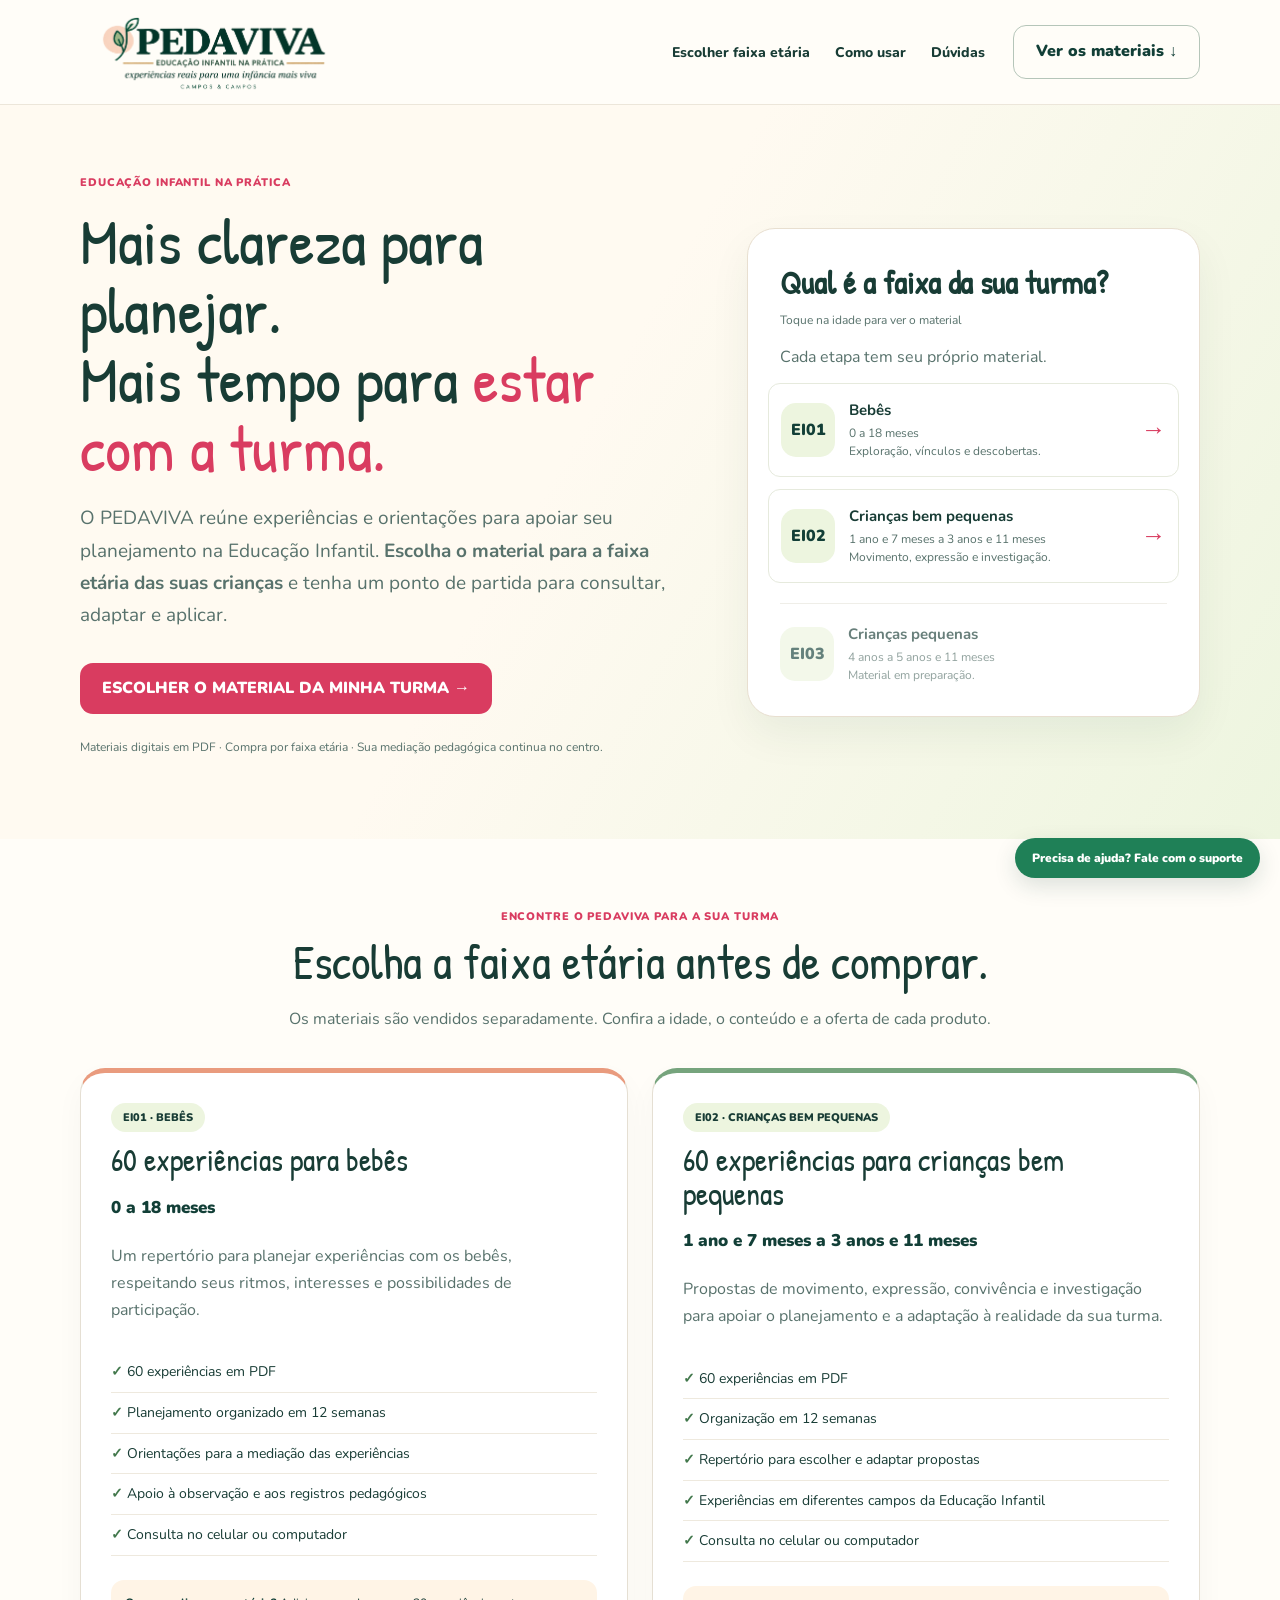
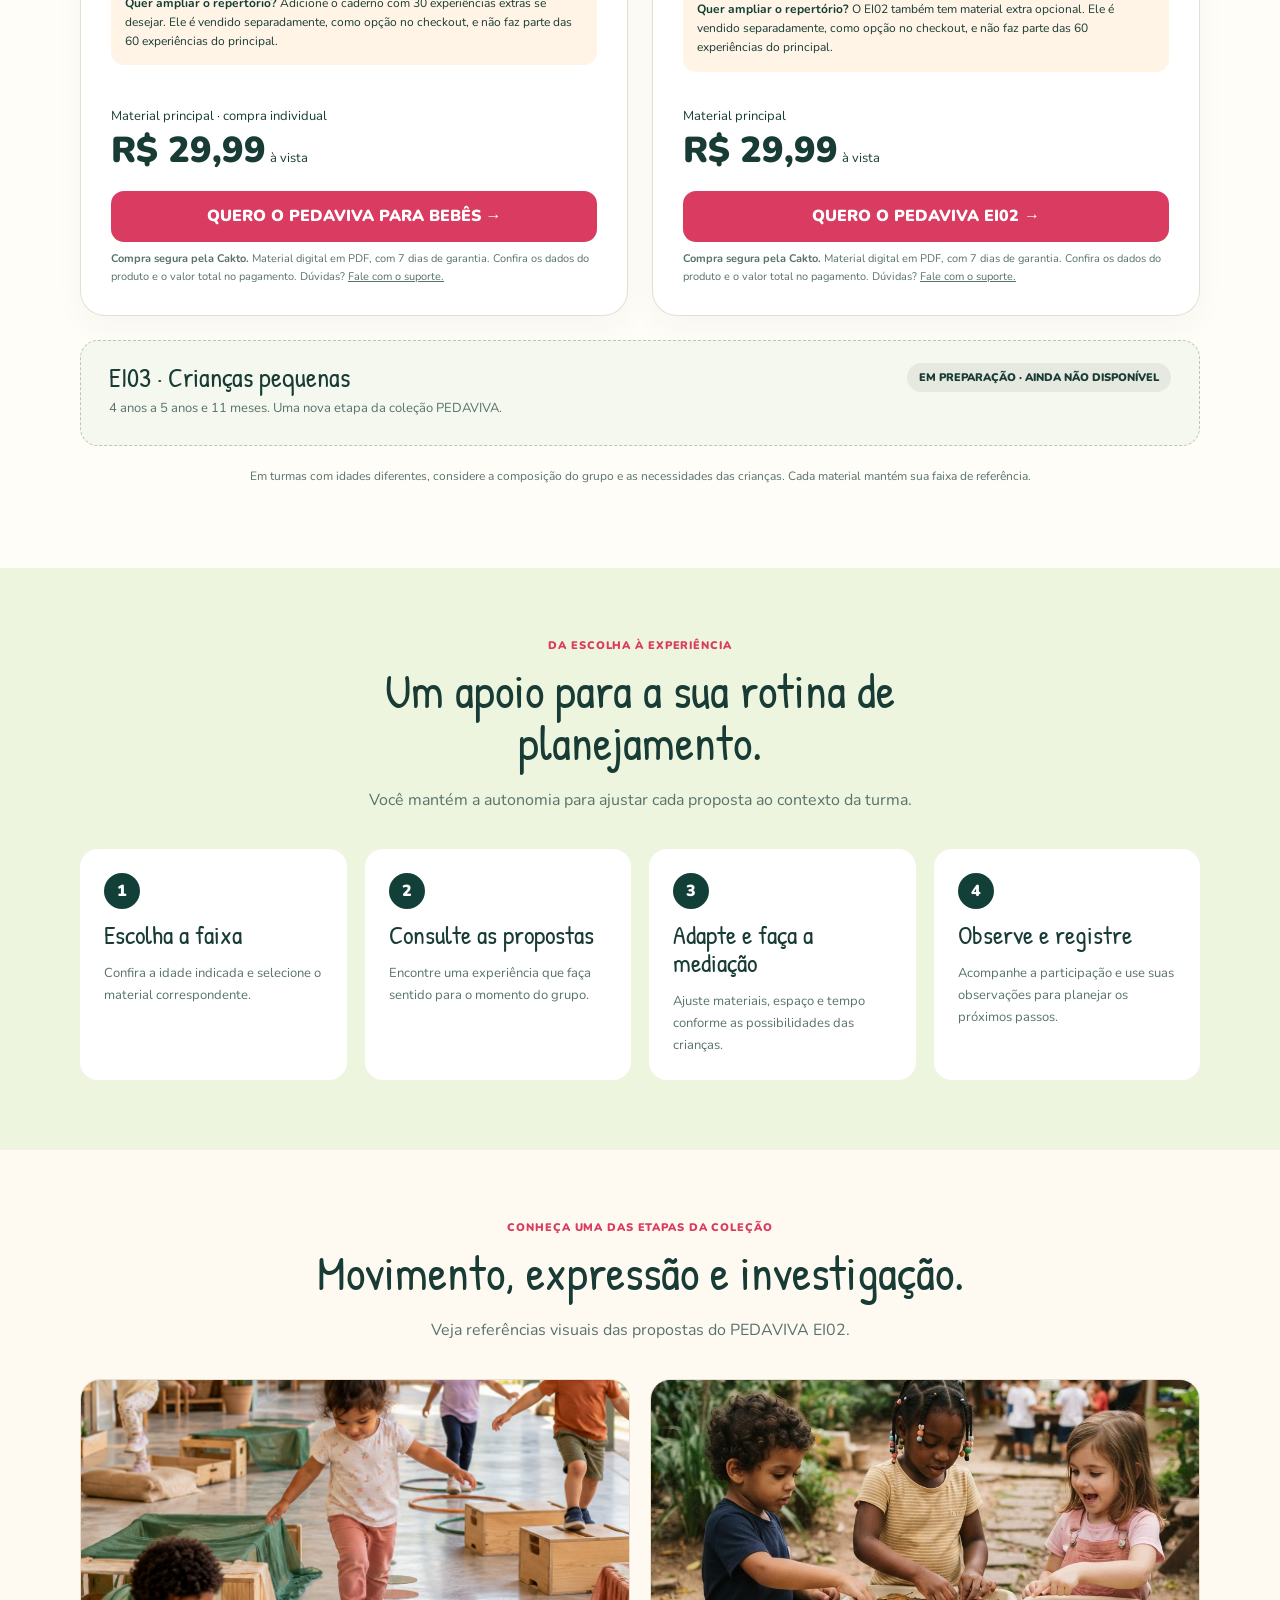
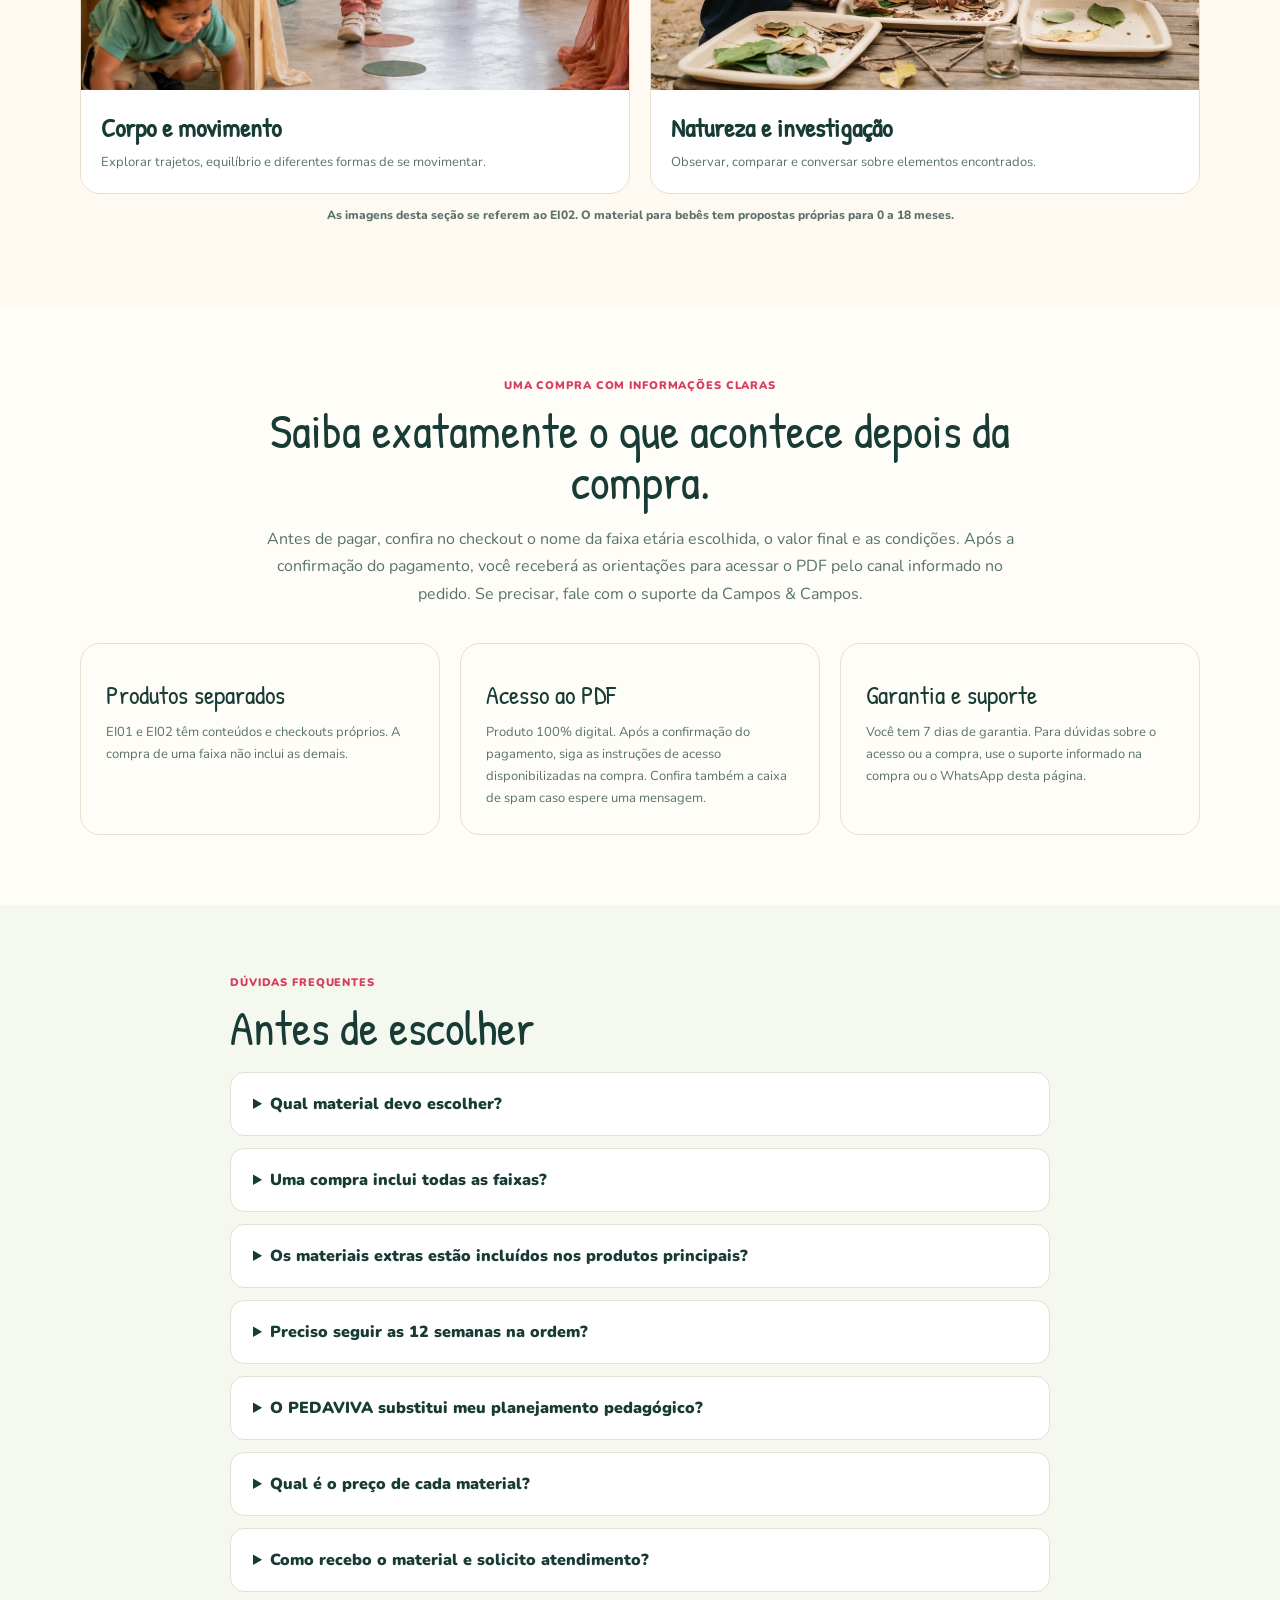
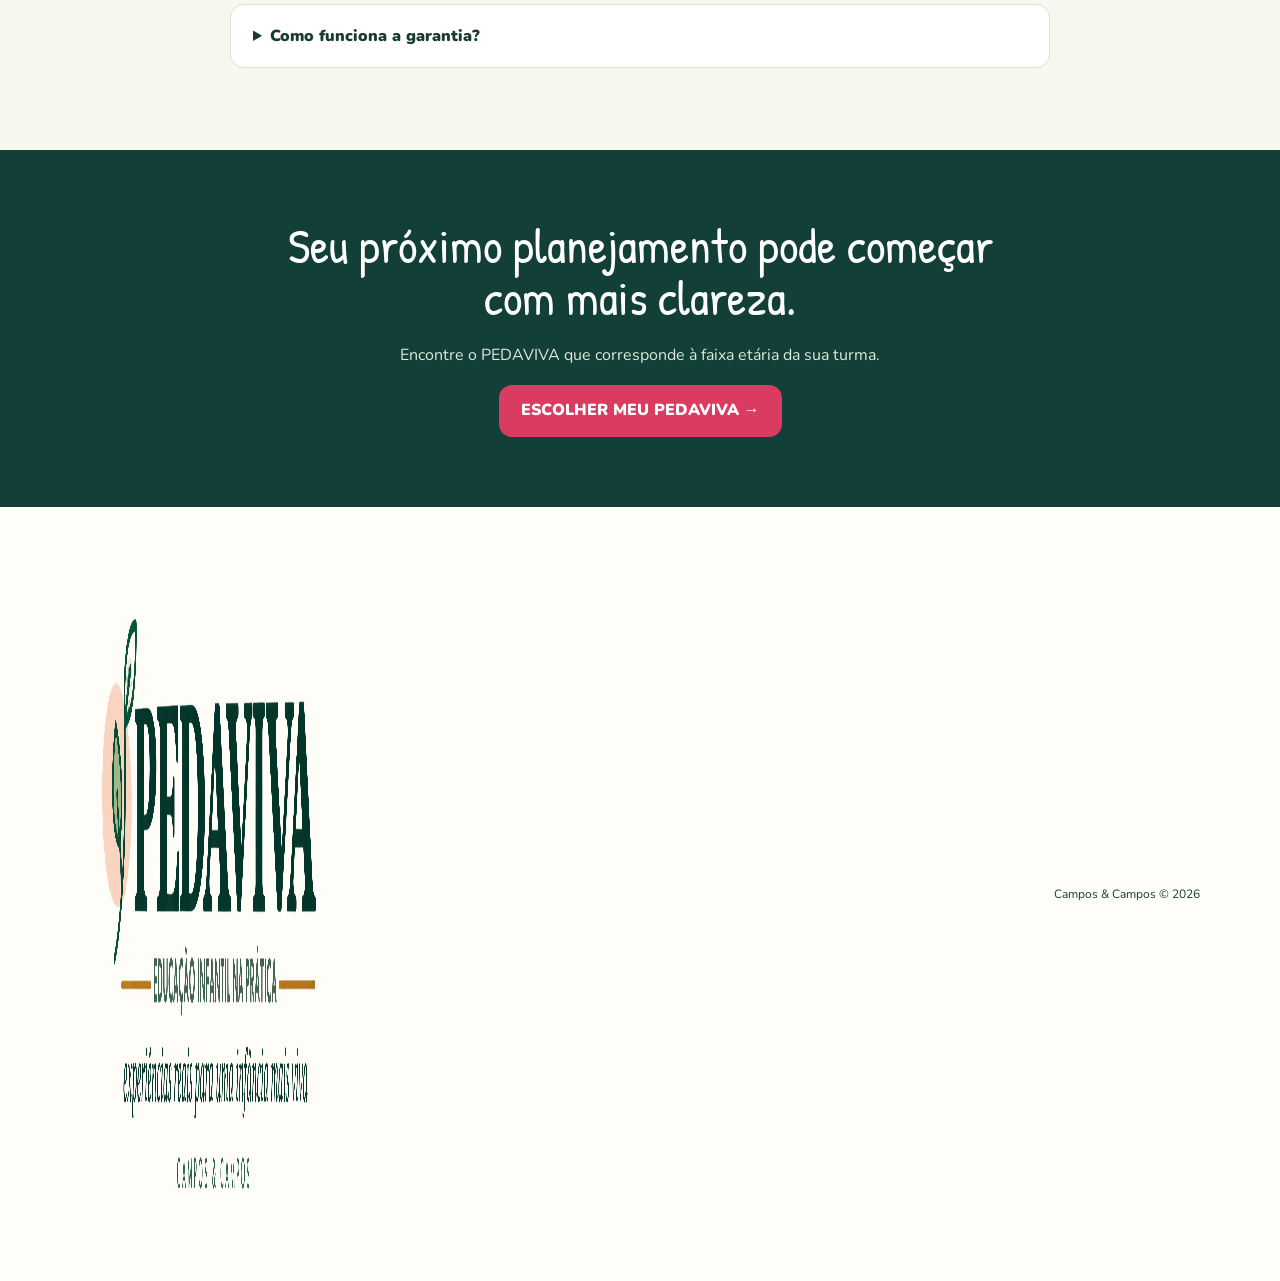
==== commit 1884e952: "Fix premature checkout event and clarify purchase trust on Pédaviva" ====
--- a/index.html
+++ b/index.html
@@ -27,12 +27,12 @@
 <section class="hero"><div class="wrap hero-grid"><div><div class="tag">EDUCAÇÃO INFANTIL NA PRÁTICA</div><h1>Mais clareza para planejar.<br>Mais tempo para <em>estar com a turma.</em></h1><p class="lead">O PEDAVIVA reúne experiências e orientações para apoiar seu planejamento na Educação Infantil. <b>Escolha o material para a faixa etária das suas crianças</b> e tenha um ponto de partida para consultar, adaptar e aplicar.</p><a class="button" href="#faixas">ESCOLHER O MATERIAL DA MINHA TURMA →</a><p class="assurance">Materiais digitais em PDF · Compra por faixa etária · Sua mediação pedagógica continua no centro.</p></div><div class="hero-panel"><strong>Qual é a faixa da sua turma?</strong><span class="choice-hint">Toque na idade para ver o material</span><p>Cada etapa tem seu próprio material.</p><a class="age-line" href="#ei01"><span>EI01</span><span><b>Bebês</b><small>0 a 18 meses<br>Exploração, vínculos e descobertas.</small></span></a><a class="age-line" href="#ei02"><span>EI02</span><span><b>Crianças bem pequenas</b><small>1 ano e 7 meses a 3 anos e 11 meses<br>Movimento, expressão e investigação.</small></span></a><div class="age-line unavailable" aria-label="EI03 em preparação, ainda não disponível"><span>EI03</span><span><b>Crianças pequenas</b><small>4 anos a 5 anos e 11 meses<br>Material em preparação.</small></span></div></div></div></section>
 <section id="faixas"><div class="wrap"><div class="section-head"><div class="tag">ENCONTRE O PEDAVIVA PARA A SUA TURMA</div><h2>Escolha a faixa etária antes de comprar.</h2><p>Os materiais são vendidos separadamente. Confira a idade, o conteúdo e a oferta de cada produto.</p></div>
 <div class="product-grid">
-<article class="product ei01" id="ei01"><span class="badge">EI01 · BEBÊS</span><h3>60 experiências para bebês</h3><p class="age">0 a 18 meses</p><p>Um repertório para planejar experiências com os bebês, respeitando seus ritmos, interesses e possibilidades de participação.</p><ul><li>60 experiências em PDF</li><li>Planejamento organizado em 12 semanas</li><li>Orientações para a mediação das experiências</li><li>Apoio à observação e aos registros pedagógicos</li><li>Consulta no celular ou computador</li></ul><div class="extra"><b>Quer ampliar o repertório?</b> Adicione o caderno com 30 experiências extras se desejar. Ele é vendido separadamente, como opção no checkout, e não faz parte das 60 experiências do principal.</div><div class="price"><small>Material principal · compra individual</small><br><strong>R$ 29,99</strong> <small>à vista</small></div><a class="button checkout-link" data-product="PEDAVIVA EI01" data-content-id="pedaviva_ei01" data-value="29.99" href="https://pay.cakto.com.br/3a9wc38_1184902">QUERO O PEDAVIVA PARA BEBÊS →</a><p class="purchase-note">Compra pela Cakto. Confira o total, as condições e qualquer taxa informada no checkout antes de pagar.</p></article>
-<article class="product ei02" id="ei02"><span class="badge">EI02 · CRIANÇAS BEM PEQUENAS</span><h3>60 experiências para crianças bem pequenas</h3><p class="age">1 ano e 7 meses a 3 anos e 11 meses</p><p>Propostas de movimento, expressão, convivência e investigação para apoiar o planejamento e a adaptação à realidade da sua turma.</p><ul><li>60 experiências em PDF</li><li>Organização em 12 semanas</li><li>Repertório para escolher e adaptar propostas</li><li>Experiências em diferentes campos da Educação Infantil</li><li>Consulta no celular ou computador</li></ul><div class="extra"><b>Quer ampliar o repertório?</b> O EI02 também tem material extra opcional. Ele é vendido separadamente, como opção no checkout, e não faz parte das 60 experiências do principal.</div><div class="price"><small>Material principal</small><br><strong>R$ 29,99</strong> <small>à vista</small></div><a class="button checkout-link" data-product="PEDAVIVA EI02" data-content-id="pedaviva_ei02" data-value="29.99" href="https://pay.cakto.com.br/qtzgkpq_1176384">QUERO O PEDAVIVA EI02 →</a><p class="purchase-note">Compra pela Cakto. Confira o total, as condições e qualquer taxa informada no checkout antes de pagar.</p></article>
+<article class="product ei01" id="ei01"><span class="badge">EI01 · BEBÊS</span><h3>60 experiências para bebês</h3><p class="age">0 a 18 meses</p><p>Um repertório para planejar experiências com os bebês, respeitando seus ritmos, interesses e possibilidades de participação.</p><ul><li>60 experiências em PDF</li><li>Planejamento organizado em 12 semanas</li><li>Orientações para a mediação das experiências</li><li>Apoio à observação e aos registros pedagógicos</li><li>Consulta no celular ou computador</li></ul><div class="extra"><b>Quer ampliar o repertório?</b> Adicione o caderno com 30 experiências extras se desejar. Ele é vendido separadamente, como opção no checkout, e não faz parte das 60 experiências do principal.</div><div class="price"><small>Material principal · compra individual</small><br><strong>R$ 29,99</strong> <small>à vista</small></div><a class="button checkout-link" data-product="PEDAVIVA EI01" data-content-id="pedaviva_ei01" data-value="29.99" href="https://pay.cakto.com.br/3a9wc38_1184902">QUERO O PEDAVIVA PARA BEBÊS →</a><p class="purchase-note"><strong>Compra segura pela Cakto.</strong> Material digital em PDF, com 7 dias de garantia. Confira os dados do produto e o valor total no pagamento. Dúvidas? <a href="https://wa.me/5519997141455?text=Ol%C3%A1%21%20Preciso%20de%20ajuda%20com%20o%20PEDAVIVA." target="_blank" rel="noopener">Fale com o suporte.</a></p></article>
+<article class="product ei02" id="ei02"><span class="badge">EI02 · CRIANÇAS BEM PEQUENAS</span><h3>60 experiências para crianças bem pequenas</h3><p class="age">1 ano e 7 meses a 3 anos e 11 meses</p><p>Propostas de movimento, expressão, convivência e investigação para apoiar o planejamento e a adaptação à realidade da sua turma.</p><ul><li>60 experiências em PDF</li><li>Organização em 12 semanas</li><li>Repertório para escolher e adaptar propostas</li><li>Experiências em diferentes campos da Educação Infantil</li><li>Consulta no celular ou computador</li></ul><div class="extra"><b>Quer ampliar o repertório?</b> O EI02 também tem material extra opcional. Ele é vendido separadamente, como opção no checkout, e não faz parte das 60 experiências do principal.</div><div class="price"><small>Material principal</small><br><strong>R$ 29,99</strong> <small>à vista</small></div><a class="button checkout-link" data-product="PEDAVIVA EI02" data-content-id="pedaviva_ei02" data-value="29.99" href="https://pay.cakto.com.br/qtzgkpq_1176384">QUERO O PEDAVIVA EI02 →</a><p class="purchase-note"><strong>Compra segura pela Cakto.</strong> Material digital em PDF, com 7 dias de garantia. Confira os dados do produto e o valor total no pagamento. Dúvidas? <a href="https://wa.me/5519997141455?text=Ol%C3%A1%21%20Preciso%20de%20ajuda%20com%20o%20PEDAVIVA." target="_blank" rel="noopener">Fale com o suporte.</a></p></article>
 </div><article class="upcoming"><div><h3>EI03 · Crianças pequenas</h3><p>4 anos a 5 anos e 11 meses. Uma nova etapa da coleção PEDAVIVA.</p></div><span class="badge">EM PREPARAÇÃO · AINDA NÃO DISPONÍVEL</span></article><p class="selection-note">Em turmas com idades diferentes, considere a composição do grupo e as necessidades das crianças. Cada material mantém sua faixa de referência.</p></div></section>
 <section class="how" id="como-usar"><div class="wrap"><div class="section-head"><div class="tag">DA ESCOLHA À EXPERIÊNCIA</div><h2>Um apoio para a sua rotina de planejamento.</h2><p>Você mantém a autonomia para ajustar cada proposta ao contexto da turma.</p></div><div class="steps"><article><span class="number">1</span><h3>Escolha a faixa</h3><p>Confira a idade indicada e selecione o material correspondente.</p></article><article><span class="number">2</span><h3>Consulte as propostas</h3><p>Encontre uma experiência que faça sentido para o momento do grupo.</p></article><article><span class="number">3</span><h3>Adapte e faça a mediação</h3><p>Ajuste materiais, espaço e tempo conforme as possibilidades das crianças.</p></article><article><span class="number">4</span><h3>Observe e registre</h3><p>Acompanhe a participação e use suas observações para planejar os próximos passos.</p></article></div></div></section>
 <section class="samples" id="experiencias"><div class="wrap"><div class="section-head"><div class="tag">CONHEÇA UMA DAS ETAPAS DA COLEÇÃO</div><h2>Movimento, expressão e investigação.</h2><p>Veja referências visuais das propostas do PEDAVIVA EI02.</p></div><div class="sample-grid"><figure><img src="assets/atividades/corpo-movimento.png" alt="Referência visual de uma proposta de corpo e movimento do PEDAVIVA EI02" loading="lazy"><figcaption><b>Corpo e movimento</b><p>Explorar trajetos, equilíbrio e diferentes formas de se movimentar.</p></figcaption></figure><figure><img src="assets/atividades/natureza-investigacao.jpg" alt="Referência visual de uma proposta de investigação da natureza do PEDAVIVA EI02" loading="lazy"><figcaption><b>Natureza e investigação</b><p>Observar, comparar e conversar sobre elementos encontrados.</p></figcaption></figure></div><p class="sample-label">As imagens desta seção se referem ao EI02. O material para bebês tem propostas próprias para 0 a 18 meses.</p></div></section>
-<section id="material"><div class="wrap"><div class="section-head"><div class="tag">UMA COMPRA COM INFORMAÇÕES CLARAS</div><h2>Você escolhe o material que precisa.</h2></div><div class="confidence-grid"><article><h3>Produtos separados</h3><p>EI01 e EI02 têm conteúdos e checkouts próprios. A compra de uma faixa não inclui as demais.</p></article><article><h3>Entrega digital</h3><p>O material é disponibilizado em PDF. Siga as instruções de acesso enviadas após a confirmação do pagamento.</p></article><article><h3>7 dias de garantia</h3><p>Avalie o material dentro do período de garantia. Para solicitar atendimento, siga as orientações da sua compra.</p></article></div></div></section>
+<section id="material"><div class="wrap"><div class="section-head"><div class="tag">UMA COMPRA COM INFORMAÇÕES CLARAS</div><h2>Saiba exatamente o que acontece depois da compra.</h2><p>Antes de pagar, confira no checkout o nome da faixa etária escolhida, o valor final e as condições. Após a confirmação do pagamento, você receberá as orientações para acessar o PDF pelo canal informado no pedido. Se precisar, fale com o suporte da Campos &amp; Campos.</p></div><div class="confidence-grid"><article><h3>Produtos separados</h3><p>EI01 e EI02 têm conteúdos e checkouts próprios. A compra de uma faixa não inclui as demais.</p></article><article><h3>Acesso ao PDF</h3><p>Produto 100% digital. Após a confirmação do pagamento, siga as instruções de acesso disponibilizadas na compra. Confira também a caixa de spam caso espere uma mensagem.</p></article><article><h3>Garantia e suporte</h3><p>Você tem 7 dias de garantia. Para dúvidas sobre o acesso ou a compra, use o suporte informado na compra ou o WhatsApp desta página.</p></article></div></div></section>
 <section class="faq" id="faq"><div class="wrap narrow"><div class="tag">DÚVIDAS FREQUENTES</div><h2>Antes de escolher</h2><details><summary>Qual material devo escolher?</summary><p>Para bebês de 0 a 18 meses, escolha o EI01. Para crianças de 1 ano e 7 meses a 3 anos e 11 meses, escolha o EI02. O EI03, para crianças de 4 anos a 5 anos e 11 meses, está em preparação e ainda não está à venda.</p></details><details><summary>Uma compra inclui todas as faixas?</summary><p>Não. Cada faixa é um produto separado. O botão de compra leva ao checkout do material indicado no cartão.</p></details><details><summary>Os materiais extras estão incluídos nos produtos principais?</summary><p>Não. EI01 e EI02 têm materiais extras opcionais, vendidos separadamente e oferecidos no checkout. O principal de cada faixa contém 60 experiências. No EI01, o caderno complementar reúne 30 experiências extras. Você pode comprar o material principal de qualquer uma das duas faixas sem adicionar o complemento.</p></details><details><summary>Preciso seguir as 12 semanas na ordem?</summary><p>Não. A sequência ajuda na organização, mas você pode escolher e adaptar as propostas conforme o contexto, os interesses e as necessidades das crianças.</p></details><details><summary>O PEDAVIVA substitui meu planejamento pedagógico?</summary><p>O PEDAVIVA oferece repertório e organização. A observação das crianças, a intencionalidade pedagógica e as decisões da educadora continuam essenciais.</p></details><details><summary>Qual é o preço de cada material?</summary><p>O material principal EI01 custa R$ 29,99 à vista, e o material principal EI02 também custa R$ 29,99 à vista. Complementos são vendidos separadamente. Revise o total e qualquer taxa informada pela Cakto antes de concluir o pagamento.</p></details><details><summary>Como recebo o material e solicito atendimento?</summary><p>Após a confirmação do pagamento, siga as instruções de acesso da plataforma de compra. Para dúvidas, use o suporte indicado na compra ou o WhatsApp desta página.</p></details><details><summary>Como funciona a garantia?</summary><p>Você tem 7 dias de garantia para avaliar o material. Se precisar solicitar reembolso, siga as orientações disponibilizadas no ambiente da compra.</p></details></div></section>
 <section class="last"><div class="wrap"><h2>Seu próximo planejamento pode começar com mais clareza.</h2><p>Encontre o PEDAVIVA que corresponde à faixa etária da sua turma.</p><a class="button" href="#faixas">ESCOLHER MEU PEDAVIVA →</a></div></section>
 </main><a class="support" href="https://wa.me/5519997141455?text=Ol%C3%A1%21%20Gostaria%20de%20ajuda%20para%20escolher%20a%20faixa%20do%20PEDAVIVA." target="_blank" rel="noopener">Precisa de ajuda? Fale com o suporte</a><div class="mobile-bar"><span>PEDAVIVA<br>Escolha a faixa da turma</span><a class="button" href="#faixas">VER OS MATERIAIS ↓</a></div><footer><div class="wrap footer-line"><a class="footer-brand" href="#inicio" aria-label="PEDAVIVA — voltar ao início"><img src="assets/logo-oficial.png" alt="PEDAVIVA — Educação Infantil na Prática, Campos &amp; Campos" width="2172" height="724" loading="lazy"></a><span>Campos &amp; Campos © 2026</span></div></footer>
@@ -45,7 +45,9 @@
  link.href=url.toString();
  link.addEventListener('click',()=>{
   try{sessionStorage.setItem('pedaviva_checkout_click',new Date().toISOString())}catch(e){}
-  if(typeof fbq==='function')fbq('track','InitiateCheckout',{value:Number(link.dataset.value),currency:'BRL',content_name:link.dataset.product,content_ids:[link.dataset.contentId],content_type:'product',content_category:'Educação Infantil'});
+  // O clique no botão não confirma a abertura do checkout. Evite disparar InitiateCheckout aqui:
+  // esse evento deve ser enviado pelo checkout, quando for realmente carregado.
+  if(typeof fbq==='function')fbq('trackCustom','PedavivaCheckoutClick',{value:Number(link.dataset.value),currency:'BRL',content_name:link.dataset.product,content_ids:[link.dataset.contentId],content_type:'product',content_category:'Educação Infantil'});
  });
 });
 </script></body></html>
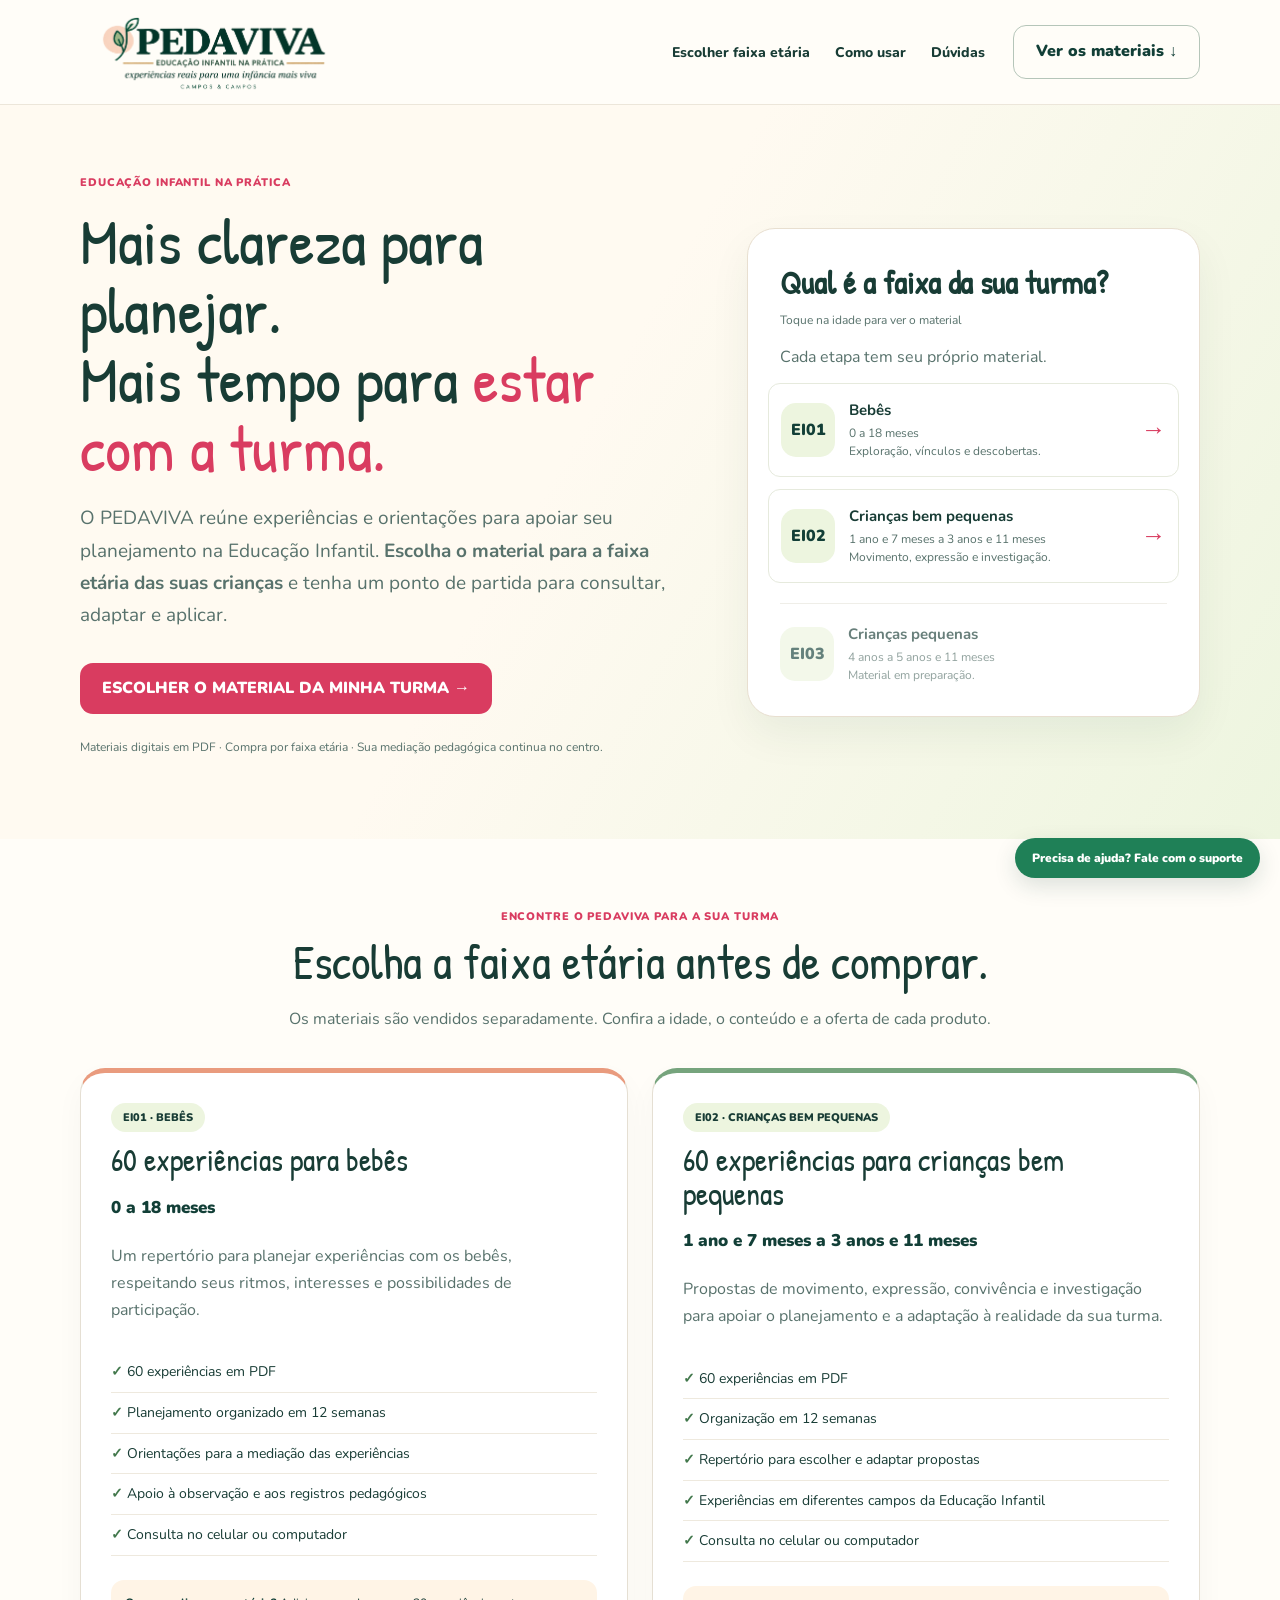
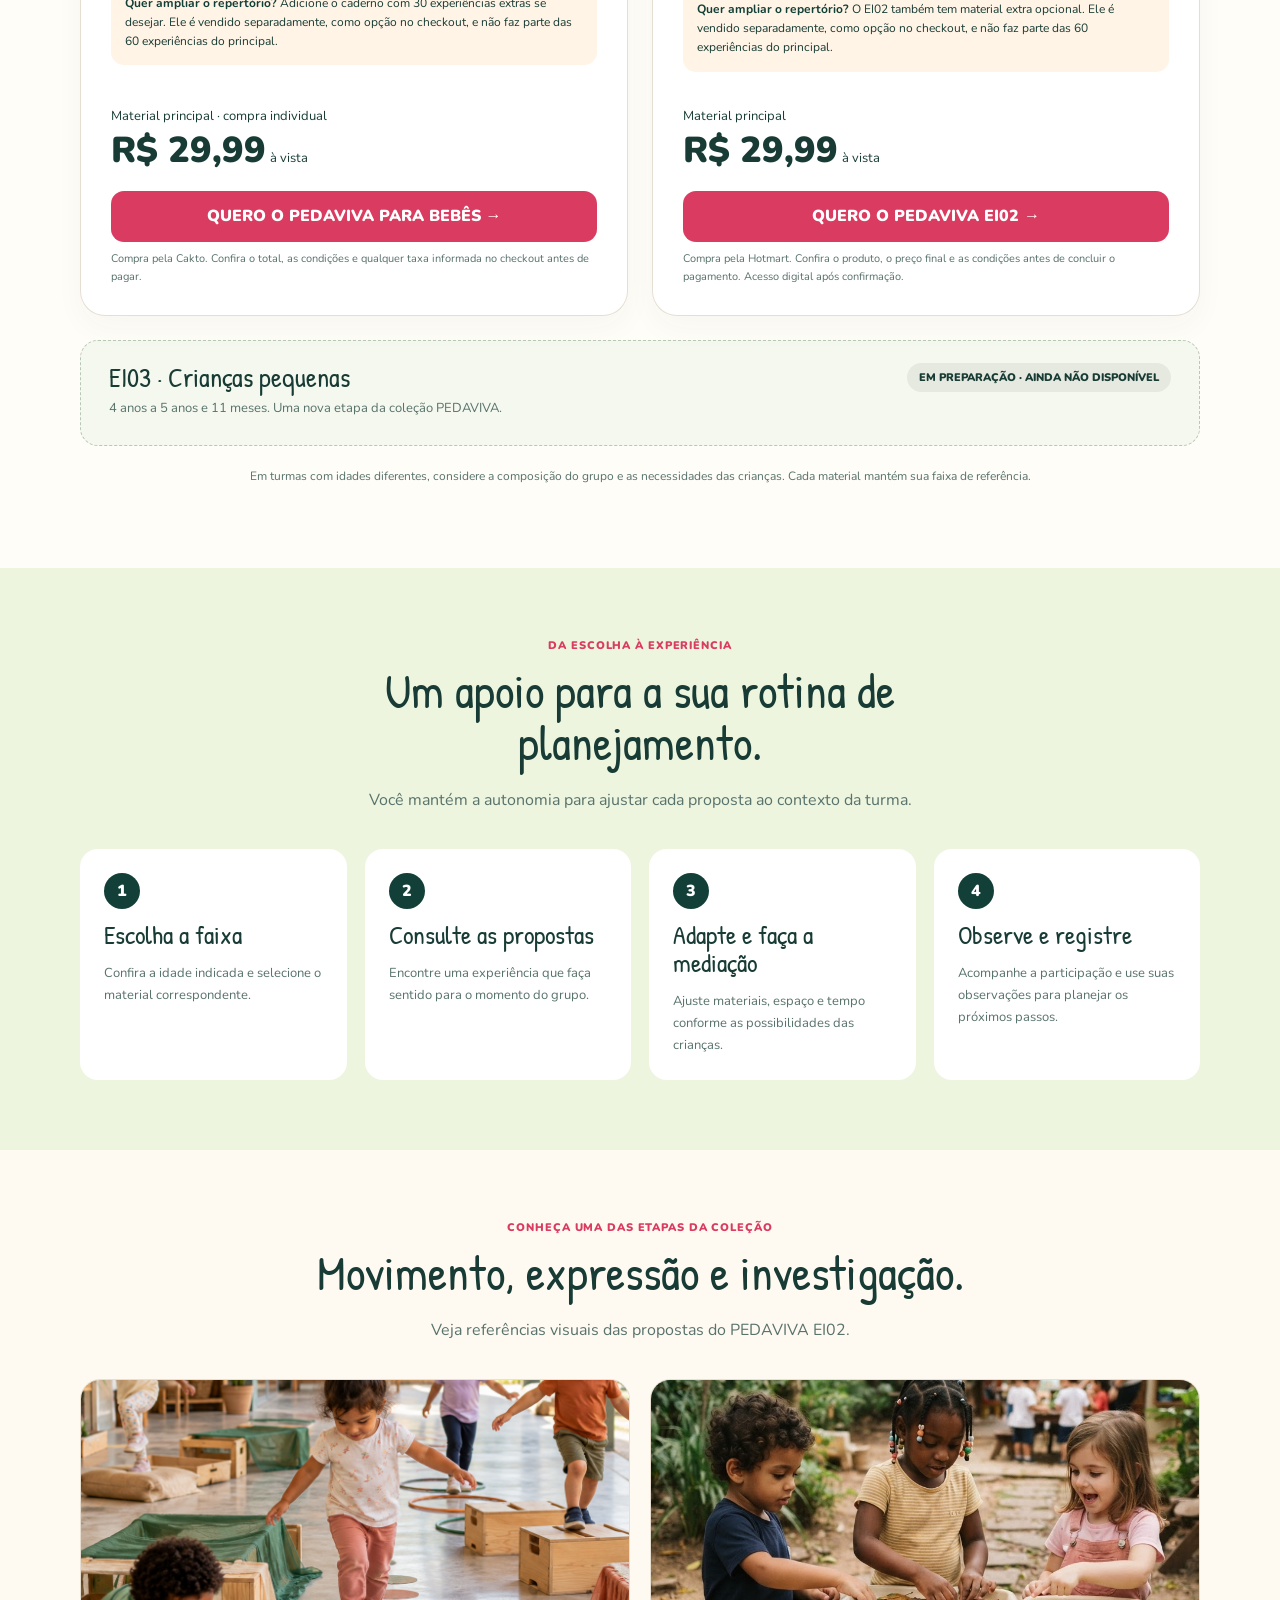
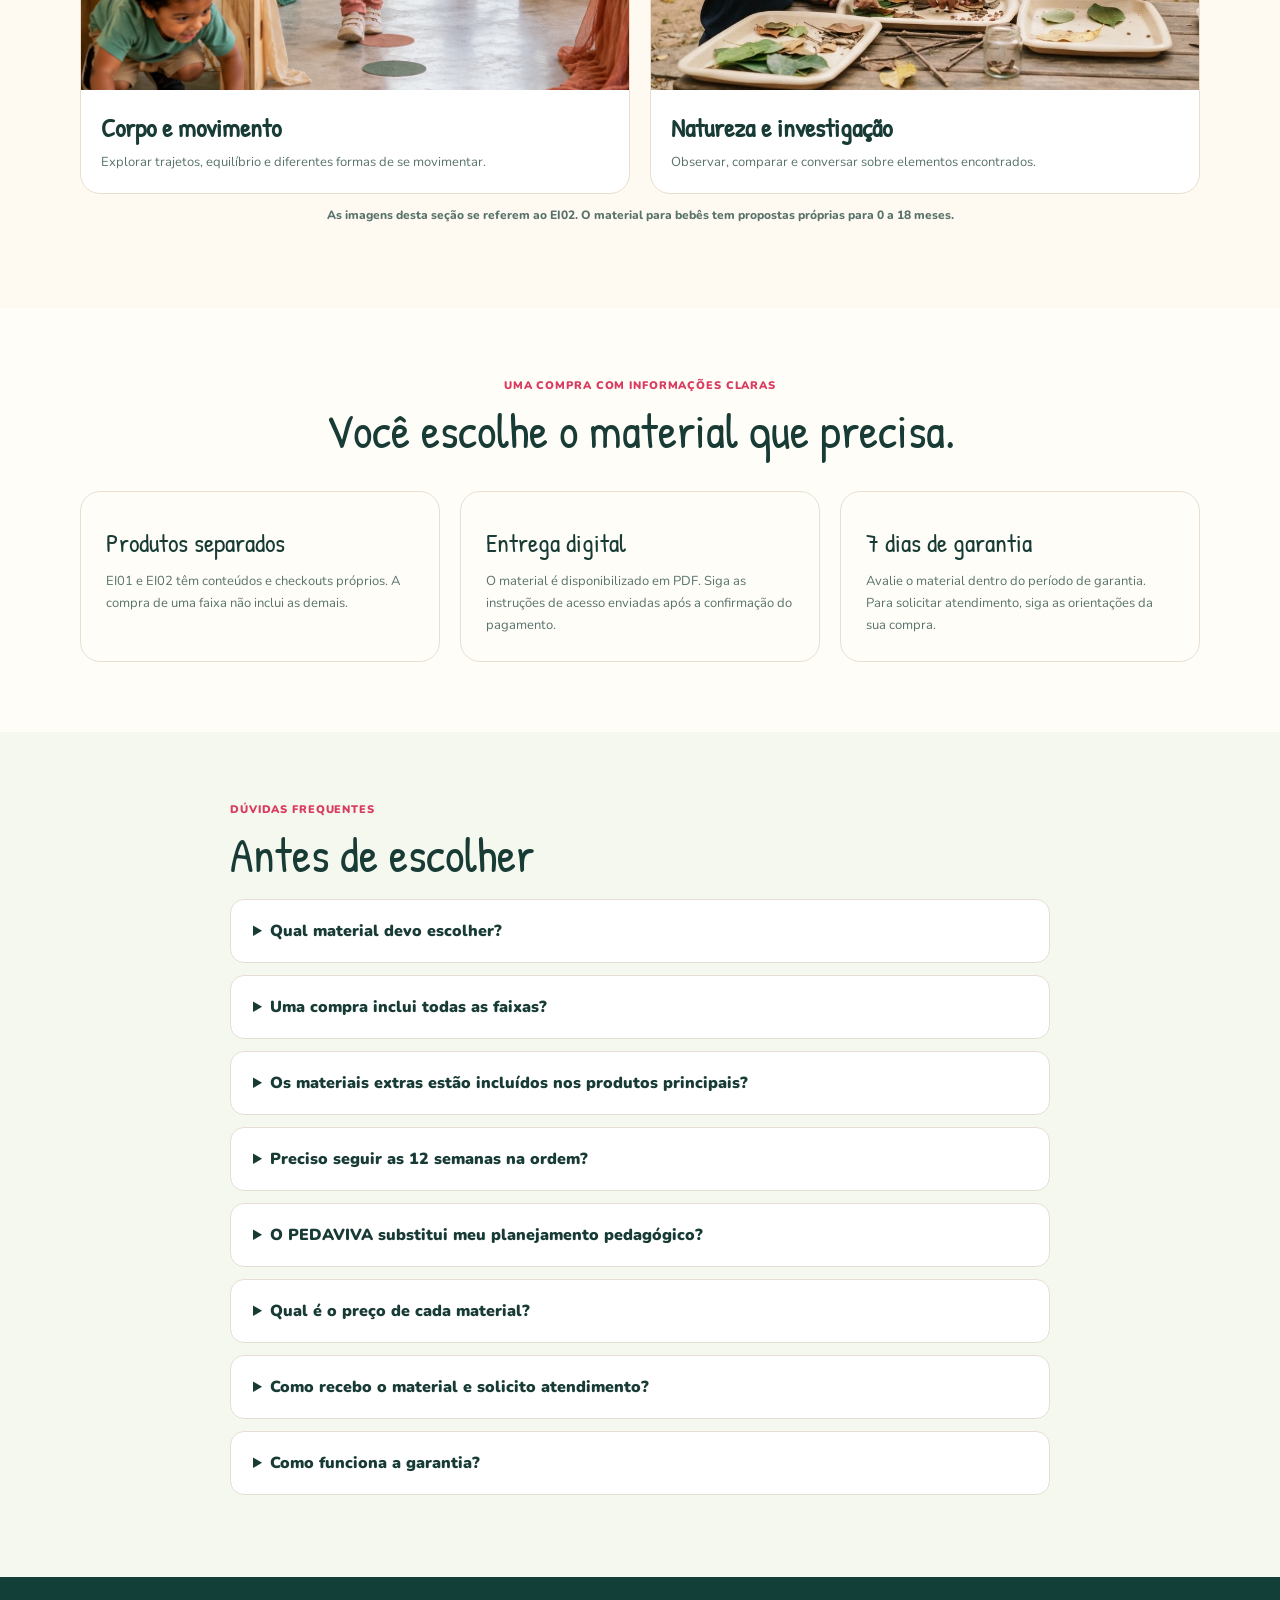
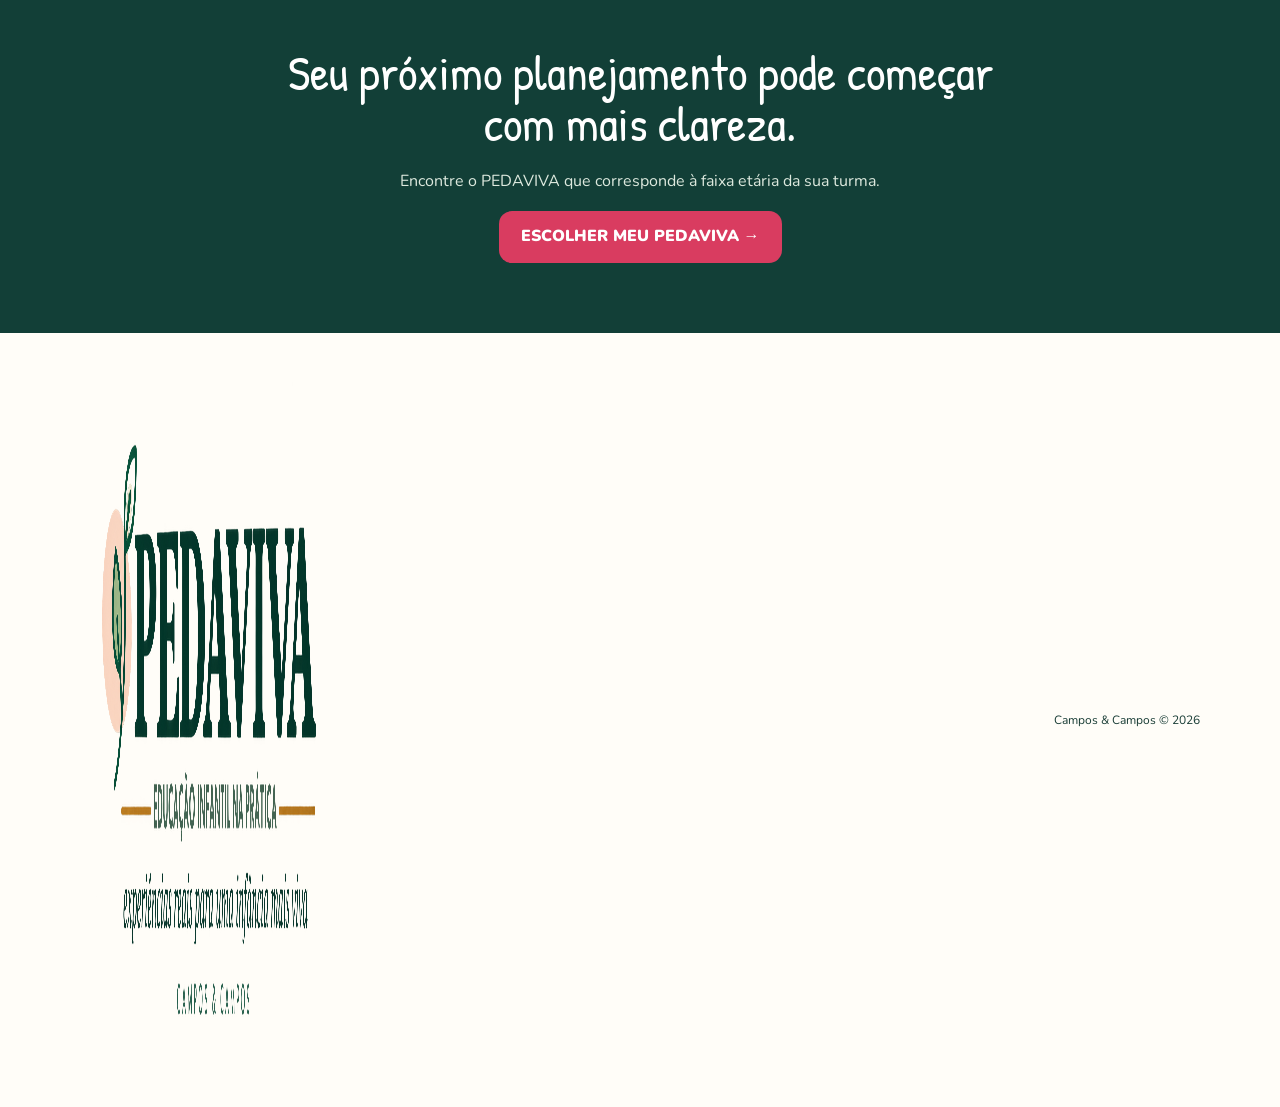
==== commit c972de4c: "Switch Pédaviva EI02 checkout to Hotmart and update payment notices" ====
--- a/index.html
+++ b/index.html
@@ -27,13 +27,13 @@
 <section class="hero"><div class="wrap hero-grid"><div><div class="tag">EDUCAÇÃO INFANTIL NA PRÁTICA</div><h1>Mais clareza para planejar.<br>Mais tempo para <em>estar com a turma.</em></h1><p class="lead">O PEDAVIVA reúne experiências e orientações para apoiar seu planejamento na Educação Infantil. <b>Escolha o material para a faixa etária das suas crianças</b> e tenha um ponto de partida para consultar, adaptar e aplicar.</p><a class="button" href="#faixas">ESCOLHER O MATERIAL DA MINHA TURMA →</a><p class="assurance">Materiais digitais em PDF · Compra por faixa etária · Sua mediação pedagógica continua no centro.</p></div><div class="hero-panel"><strong>Qual é a faixa da sua turma?</strong><span class="choice-hint">Toque na idade para ver o material</span><p>Cada etapa tem seu próprio material.</p><a class="age-line" href="#ei01"><span>EI01</span><span><b>Bebês</b><small>0 a 18 meses<br>Exploração, vínculos e descobertas.</small></span></a><a class="age-line" href="#ei02"><span>EI02</span><span><b>Crianças bem pequenas</b><small>1 ano e 7 meses a 3 anos e 11 meses<br>Movimento, expressão e investigação.</small></span></a><div class="age-line unavailable" aria-label="EI03 em preparação, ainda não disponível"><span>EI03</span><span><b>Crianças pequenas</b><small>4 anos a 5 anos e 11 meses<br>Material em preparação.</small></span></div></div></div></section>
 <section id="faixas"><div class="wrap"><div class="section-head"><div class="tag">ENCONTRE O PEDAVIVA PARA A SUA TURMA</div><h2>Escolha a faixa etária antes de comprar.</h2><p>Os materiais são vendidos separadamente. Confira a idade, o conteúdo e a oferta de cada produto.</p></div>
 <div class="product-grid">
-<article class="product ei01" id="ei01"><span class="badge">EI01 · BEBÊS</span><h3>60 experiências para bebês</h3><p class="age">0 a 18 meses</p><p>Um repertório para planejar experiências com os bebês, respeitando seus ritmos, interesses e possibilidades de participação.</p><ul><li>60 experiências em PDF</li><li>Planejamento organizado em 12 semanas</li><li>Orientações para a mediação das experiências</li><li>Apoio à observação e aos registros pedagógicos</li><li>Consulta no celular ou computador</li></ul><div class="extra"><b>Quer ampliar o repertório?</b> Adicione o caderno com 30 experiências extras se desejar. Ele é vendido separadamente, como opção no checkout, e não faz parte das 60 experiências do principal.</div><div class="price"><small>Material principal · compra individual</small><br><strong>R$ 29,99</strong> <small>à vista</small></div><a class="button checkout-link" data-product="PEDAVIVA EI01" data-content-id="pedaviva_ei01" data-value="29.99" href="https://pay.cakto.com.br/3a9wc38_1184902">QUERO O PEDAVIVA PARA BEBÊS →</a><p class="purchase-note"><strong>Compra segura pela Cakto.</strong> Material digital em PDF, com 7 dias de garantia. Confira os dados do produto e o valor total no pagamento. Dúvidas? <a href="https://wa.me/5519997141455?text=Ol%C3%A1%21%20Preciso%20de%20ajuda%20com%20o%20PEDAVIVA." target="_blank" rel="noopener">Fale com o suporte.</a></p></article>
-<article class="product ei02" id="ei02"><span class="badge">EI02 · CRIANÇAS BEM PEQUENAS</span><h3>60 experiências para crianças bem pequenas</h3><p class="age">1 ano e 7 meses a 3 anos e 11 meses</p><p>Propostas de movimento, expressão, convivência e investigação para apoiar o planejamento e a adaptação à realidade da sua turma.</p><ul><li>60 experiências em PDF</li><li>Organização em 12 semanas</li><li>Repertório para escolher e adaptar propostas</li><li>Experiências em diferentes campos da Educação Infantil</li><li>Consulta no celular ou computador</li></ul><div class="extra"><b>Quer ampliar o repertório?</b> O EI02 também tem material extra opcional. Ele é vendido separadamente, como opção no checkout, e não faz parte das 60 experiências do principal.</div><div class="price"><small>Material principal</small><br><strong>R$ 29,99</strong> <small>à vista</small></div><a class="button checkout-link" data-product="PEDAVIVA EI02" data-content-id="pedaviva_ei02" data-value="29.99" href="https://pay.cakto.com.br/qtzgkpq_1176384">QUERO O PEDAVIVA EI02 →</a><p class="purchase-note"><strong>Compra segura pela Cakto.</strong> Material digital em PDF, com 7 dias de garantia. Confira os dados do produto e o valor total no pagamento. Dúvidas? <a href="https://wa.me/5519997141455?text=Ol%C3%A1%21%20Preciso%20de%20ajuda%20com%20o%20PEDAVIVA." target="_blank" rel="noopener">Fale com o suporte.</a></p></article>
+<article class="product ei01" id="ei01"><span class="badge">EI01 · BEBÊS</span><h3>60 experiências para bebês</h3><p class="age">0 a 18 meses</p><p>Um repertório para planejar experiências com os bebês, respeitando seus ritmos, interesses e possibilidades de participação.</p><ul><li>60 experiências em PDF</li><li>Planejamento organizado em 12 semanas</li><li>Orientações para a mediação das experiências</li><li>Apoio à observação e aos registros pedagógicos</li><li>Consulta no celular ou computador</li></ul><div class="extra"><b>Quer ampliar o repertório?</b> Adicione o caderno com 30 experiências extras se desejar. Ele é vendido separadamente, como opção no checkout, e não faz parte das 60 experiências do principal.</div><div class="price"><small>Material principal · compra individual</small><br><strong>R$ 29,99</strong> <small>à vista</small></div><a class="button checkout-link" data-product="PEDAVIVA EI01" data-content-id="pedaviva_ei01" data-value="29.99" href="https://pay.cakto.com.br/3a9wc38_1184902">QUERO O PEDAVIVA PARA BEBÊS →</a><p class="purchase-note">Compra pela Cakto. Confira o total, as condições e qualquer taxa informada no checkout antes de pagar.</p></article>
+<article class="product ei02" id="ei02"><span class="badge">EI02 · CRIANÇAS BEM PEQUENAS</span><h3>60 experiências para crianças bem pequenas</h3><p class="age">1 ano e 7 meses a 3 anos e 11 meses</p><p>Propostas de movimento, expressão, convivência e investigação para apoiar o planejamento e a adaptação à realidade da sua turma.</p><ul><li>60 experiências em PDF</li><li>Organização em 12 semanas</li><li>Repertório para escolher e adaptar propostas</li><li>Experiências em diferentes campos da Educação Infantil</li><li>Consulta no celular ou computador</li></ul><div class="extra"><b>Quer ampliar o repertório?</b> O EI02 também tem material extra opcional. Ele é vendido separadamente, como opção no checkout, e não faz parte das 60 experiências do principal.</div><div class="price"><small>Material principal</small><br><strong>R$ 29,99</strong> <small>à vista</small></div><a class="button checkout-link" data-product="PEDAVIVA EI02" data-content-id="pedaviva_ei02" data-value="29.99" href="https://pay.hotmart.com/N107901109J?off=hvl7hrnm">QUERO O PEDAVIVA EI02 →</a><p class="purchase-note">Compra pela Hotmart. Confira o produto, o preço final e as condições antes de concluir o pagamento. Acesso digital após confirmação.</p></article>
 </div><article class="upcoming"><div><h3>EI03 · Crianças pequenas</h3><p>4 anos a 5 anos e 11 meses. Uma nova etapa da coleção PEDAVIVA.</p></div><span class="badge">EM PREPARAÇÃO · AINDA NÃO DISPONÍVEL</span></article><p class="selection-note">Em turmas com idades diferentes, considere a composição do grupo e as necessidades das crianças. Cada material mantém sua faixa de referência.</p></div></section>
 <section class="how" id="como-usar"><div class="wrap"><div class="section-head"><div class="tag">DA ESCOLHA À EXPERIÊNCIA</div><h2>Um apoio para a sua rotina de planejamento.</h2><p>Você mantém a autonomia para ajustar cada proposta ao contexto da turma.</p></div><div class="steps"><article><span class="number">1</span><h3>Escolha a faixa</h3><p>Confira a idade indicada e selecione o material correspondente.</p></article><article><span class="number">2</span><h3>Consulte as propostas</h3><p>Encontre uma experiência que faça sentido para o momento do grupo.</p></article><article><span class="number">3</span><h3>Adapte e faça a mediação</h3><p>Ajuste materiais, espaço e tempo conforme as possibilidades das crianças.</p></article><article><span class="number">4</span><h3>Observe e registre</h3><p>Acompanhe a participação e use suas observações para planejar os próximos passos.</p></article></div></div></section>
 <section class="samples" id="experiencias"><div class="wrap"><div class="section-head"><div class="tag">CONHEÇA UMA DAS ETAPAS DA COLEÇÃO</div><h2>Movimento, expressão e investigação.</h2><p>Veja referências visuais das propostas do PEDAVIVA EI02.</p></div><div class="sample-grid"><figure><img src="assets/atividades/corpo-movimento.png" alt="Referência visual de uma proposta de corpo e movimento do PEDAVIVA EI02" loading="lazy"><figcaption><b>Corpo e movimento</b><p>Explorar trajetos, equilíbrio e diferentes formas de se movimentar.</p></figcaption></figure><figure><img src="assets/atividades/natureza-investigacao.jpg" alt="Referência visual de uma proposta de investigação da natureza do PEDAVIVA EI02" loading="lazy"><figcaption><b>Natureza e investigação</b><p>Observar, comparar e conversar sobre elementos encontrados.</p></figcaption></figure></div><p class="sample-label">As imagens desta seção se referem ao EI02. O material para bebês tem propostas próprias para 0 a 18 meses.</p></div></section>
-<section id="material"><div class="wrap"><div class="section-head"><div class="tag">UMA COMPRA COM INFORMAÇÕES CLARAS</div><h2>Saiba exatamente o que acontece depois da compra.</h2><p>Antes de pagar, confira no checkout o nome da faixa etária escolhida, o valor final e as condições. Após a confirmação do pagamento, você receberá as orientações para acessar o PDF pelo canal informado no pedido. Se precisar, fale com o suporte da Campos &amp; Campos.</p></div><div class="confidence-grid"><article><h3>Produtos separados</h3><p>EI01 e EI02 têm conteúdos e checkouts próprios. A compra de uma faixa não inclui as demais.</p></article><article><h3>Acesso ao PDF</h3><p>Produto 100% digital. Após a confirmação do pagamento, siga as instruções de acesso disponibilizadas na compra. Confira também a caixa de spam caso espere uma mensagem.</p></article><article><h3>Garantia e suporte</h3><p>Você tem 7 dias de garantia. Para dúvidas sobre o acesso ou a compra, use o suporte informado na compra ou o WhatsApp desta página.</p></article></div></div></section>
-<section class="faq" id="faq"><div class="wrap narrow"><div class="tag">DÚVIDAS FREQUENTES</div><h2>Antes de escolher</h2><details><summary>Qual material devo escolher?</summary><p>Para bebês de 0 a 18 meses, escolha o EI01. Para crianças de 1 ano e 7 meses a 3 anos e 11 meses, escolha o EI02. O EI03, para crianças de 4 anos a 5 anos e 11 meses, está em preparação e ainda não está à venda.</p></details><details><summary>Uma compra inclui todas as faixas?</summary><p>Não. Cada faixa é um produto separado. O botão de compra leva ao checkout do material indicado no cartão.</p></details><details><summary>Os materiais extras estão incluídos nos produtos principais?</summary><p>Não. EI01 e EI02 têm materiais extras opcionais, vendidos separadamente e oferecidos no checkout. O principal de cada faixa contém 60 experiências. No EI01, o caderno complementar reúne 30 experiências extras. Você pode comprar o material principal de qualquer uma das duas faixas sem adicionar o complemento.</p></details><details><summary>Preciso seguir as 12 semanas na ordem?</summary><p>Não. A sequência ajuda na organização, mas você pode escolher e adaptar as propostas conforme o contexto, os interesses e as necessidades das crianças.</p></details><details><summary>O PEDAVIVA substitui meu planejamento pedagógico?</summary><p>O PEDAVIVA oferece repertório e organização. A observação das crianças, a intencionalidade pedagógica e as decisões da educadora continuam essenciais.</p></details><details><summary>Qual é o preço de cada material?</summary><p>O material principal EI01 custa R$ 29,99 à vista, e o material principal EI02 também custa R$ 29,99 à vista. Complementos são vendidos separadamente. Revise o total e qualquer taxa informada pela Cakto antes de concluir o pagamento.</p></details><details><summary>Como recebo o material e solicito atendimento?</summary><p>Após a confirmação do pagamento, siga as instruções de acesso da plataforma de compra. Para dúvidas, use o suporte indicado na compra ou o WhatsApp desta página.</p></details><details><summary>Como funciona a garantia?</summary><p>Você tem 7 dias de garantia para avaliar o material. Se precisar solicitar reembolso, siga as orientações disponibilizadas no ambiente da compra.</p></details></div></section>
+<section id="material"><div class="wrap"><div class="section-head"><div class="tag">UMA COMPRA COM INFORMAÇÕES CLARAS</div><h2>Você escolhe o material que precisa.</h2></div><div class="confidence-grid"><article><h3>Produtos separados</h3><p>EI01 e EI02 têm conteúdos e checkouts próprios. A compra de uma faixa não inclui as demais.</p></article><article><h3>Entrega digital</h3><p>O material é disponibilizado em PDF. Siga as instruções de acesso enviadas após a confirmação do pagamento.</p></article><article><h3>7 dias de garantia</h3><p>Avalie o material dentro do período de garantia. Para solicitar atendimento, siga as orientações da sua compra.</p></article></div></div></section>
+<section class="faq" id="faq"><div class="wrap narrow"><div class="tag">DÚVIDAS FREQUENTES</div><h2>Antes de escolher</h2><details><summary>Qual material devo escolher?</summary><p>Para bebês de 0 a 18 meses, escolha o EI01. Para crianças de 1 ano e 7 meses a 3 anos e 11 meses, escolha o EI02. O EI03, para crianças de 4 anos a 5 anos e 11 meses, está em preparação e ainda não está à venda.</p></details><details><summary>Uma compra inclui todas as faixas?</summary><p>Não. Cada faixa é um produto separado. O botão de compra leva ao checkout do material indicado no cartão.</p></details><details><summary>Os materiais extras estão incluídos nos produtos principais?</summary><p>Não. EI01 e EI02 têm materiais extras opcionais, vendidos separadamente e oferecidos no checkout. O principal de cada faixa contém 60 experiências. No EI01, o caderno complementar reúne 30 experiências extras. Você pode comprar o material principal de qualquer uma das duas faixas sem adicionar o complemento.</p></details><details><summary>Preciso seguir as 12 semanas na ordem?</summary><p>Não. A sequência ajuda na organização, mas você pode escolher e adaptar as propostas conforme o contexto, os interesses e as necessidades das crianças.</p></details><details><summary>O PEDAVIVA substitui meu planejamento pedagógico?</summary><p>O PEDAVIVA oferece repertório e organização. A observação das crianças, a intencionalidade pedagógica e as decisões da educadora continuam essenciais.</p></details><details><summary>Qual é o preço de cada material?</summary><p>O material principal EI01 custa R$ 29,99 à vista, e o material principal EI02 também custa R$ 29,99 à vista. Complementos são vendidos separadamente. Revise o total e qualquer taxa informada na plataforma de pagamento antes de concluir a compra.</p></details><details><summary>Como recebo o material e solicito atendimento?</summary><p>Após a confirmação do pagamento, siga as instruções de acesso da plataforma de compra. Para dúvidas, use o suporte indicado na compra ou o WhatsApp desta página.</p></details><details><summary>Como funciona a garantia?</summary><p>Você tem 7 dias de garantia para avaliar o material. Se precisar solicitar reembolso, siga as orientações disponibilizadas no ambiente da compra.</p></details></div></section>
 <section class="last"><div class="wrap"><h2>Seu próximo planejamento pode começar com mais clareza.</h2><p>Encontre o PEDAVIVA que corresponde à faixa etária da sua turma.</p><a class="button" href="#faixas">ESCOLHER MEU PEDAVIVA →</a></div></section>
 </main><a class="support" href="https://wa.me/5519997141455?text=Ol%C3%A1%21%20Gostaria%20de%20ajuda%20para%20escolher%20a%20faixa%20do%20PEDAVIVA." target="_blank" rel="noopener">Precisa de ajuda? Fale com o suporte</a><div class="mobile-bar"><span>PEDAVIVA<br>Escolha a faixa da turma</span><a class="button" href="#faixas">VER OS MATERIAIS ↓</a></div><footer><div class="wrap footer-line"><a class="footer-brand" href="#inicio" aria-label="PEDAVIVA — voltar ao início"><img src="assets/logo-oficial.png" alt="PEDAVIVA — Educação Infantil na Prática, Campos &amp; Campos" width="2172" height="724" loading="lazy"></a><span>Campos &amp; Campos © 2026</span></div></footer>
 <script>
@@ -45,9 +45,7 @@
  link.href=url.toString();
  link.addEventListener('click',()=>{
   try{sessionStorage.setItem('pedaviva_checkout_click',new Date().toISOString())}catch(e){}
-  // O clique no botão não confirma a abertura do checkout. Evite disparar InitiateCheckout aqui:
-  // esse evento deve ser enviado pelo checkout, quando for realmente carregado.
-  if(typeof fbq==='function')fbq('trackCustom','PedavivaCheckoutClick',{value:Number(link.dataset.value),currency:'BRL',content_name:link.dataset.product,content_ids:[link.dataset.contentId],content_type:'product',content_category:'Educação Infantil'});
+  if(typeof fbq==='function')fbq('track','InitiateCheckout',{value:Number(link.dataset.value),currency:'BRL',content_name:link.dataset.product,content_ids:[link.dataset.contentId],content_type:'product',content_category:'Educação Infantil'});
  });
 });
 </script></body></html>
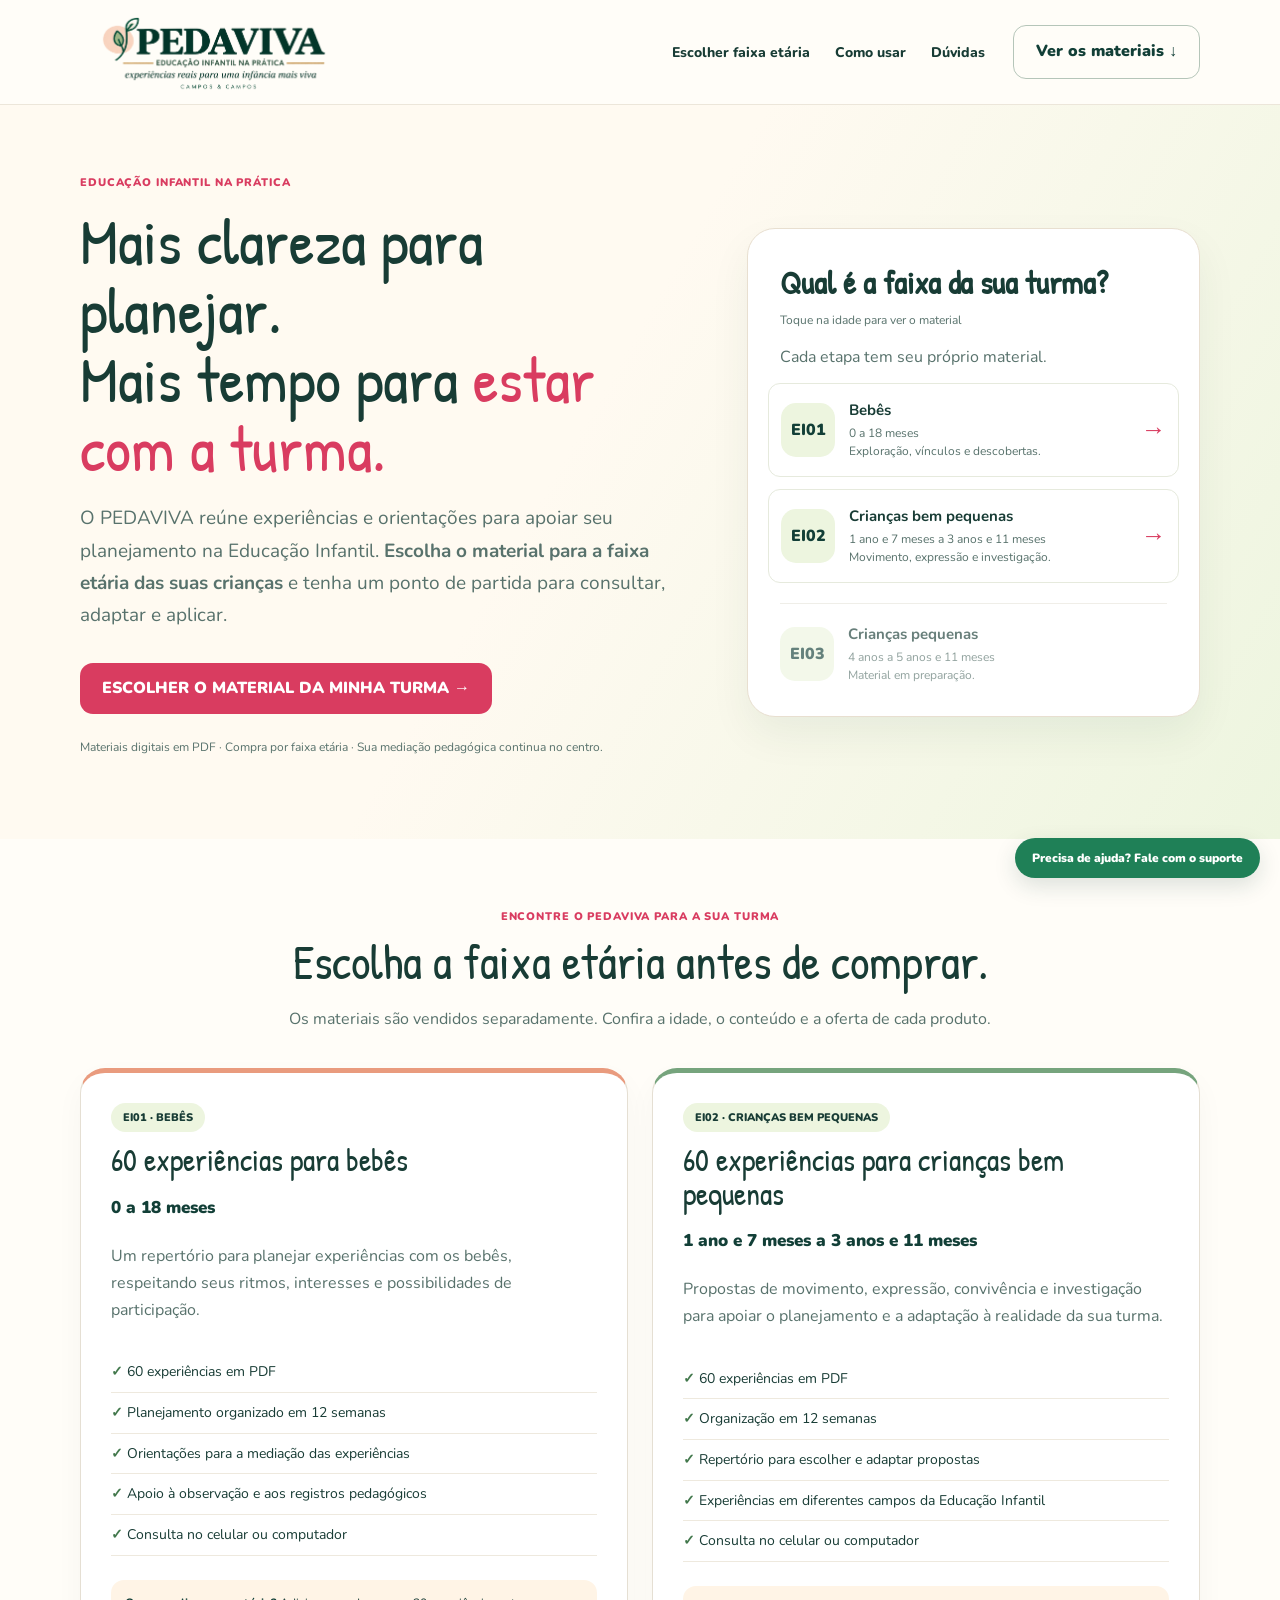
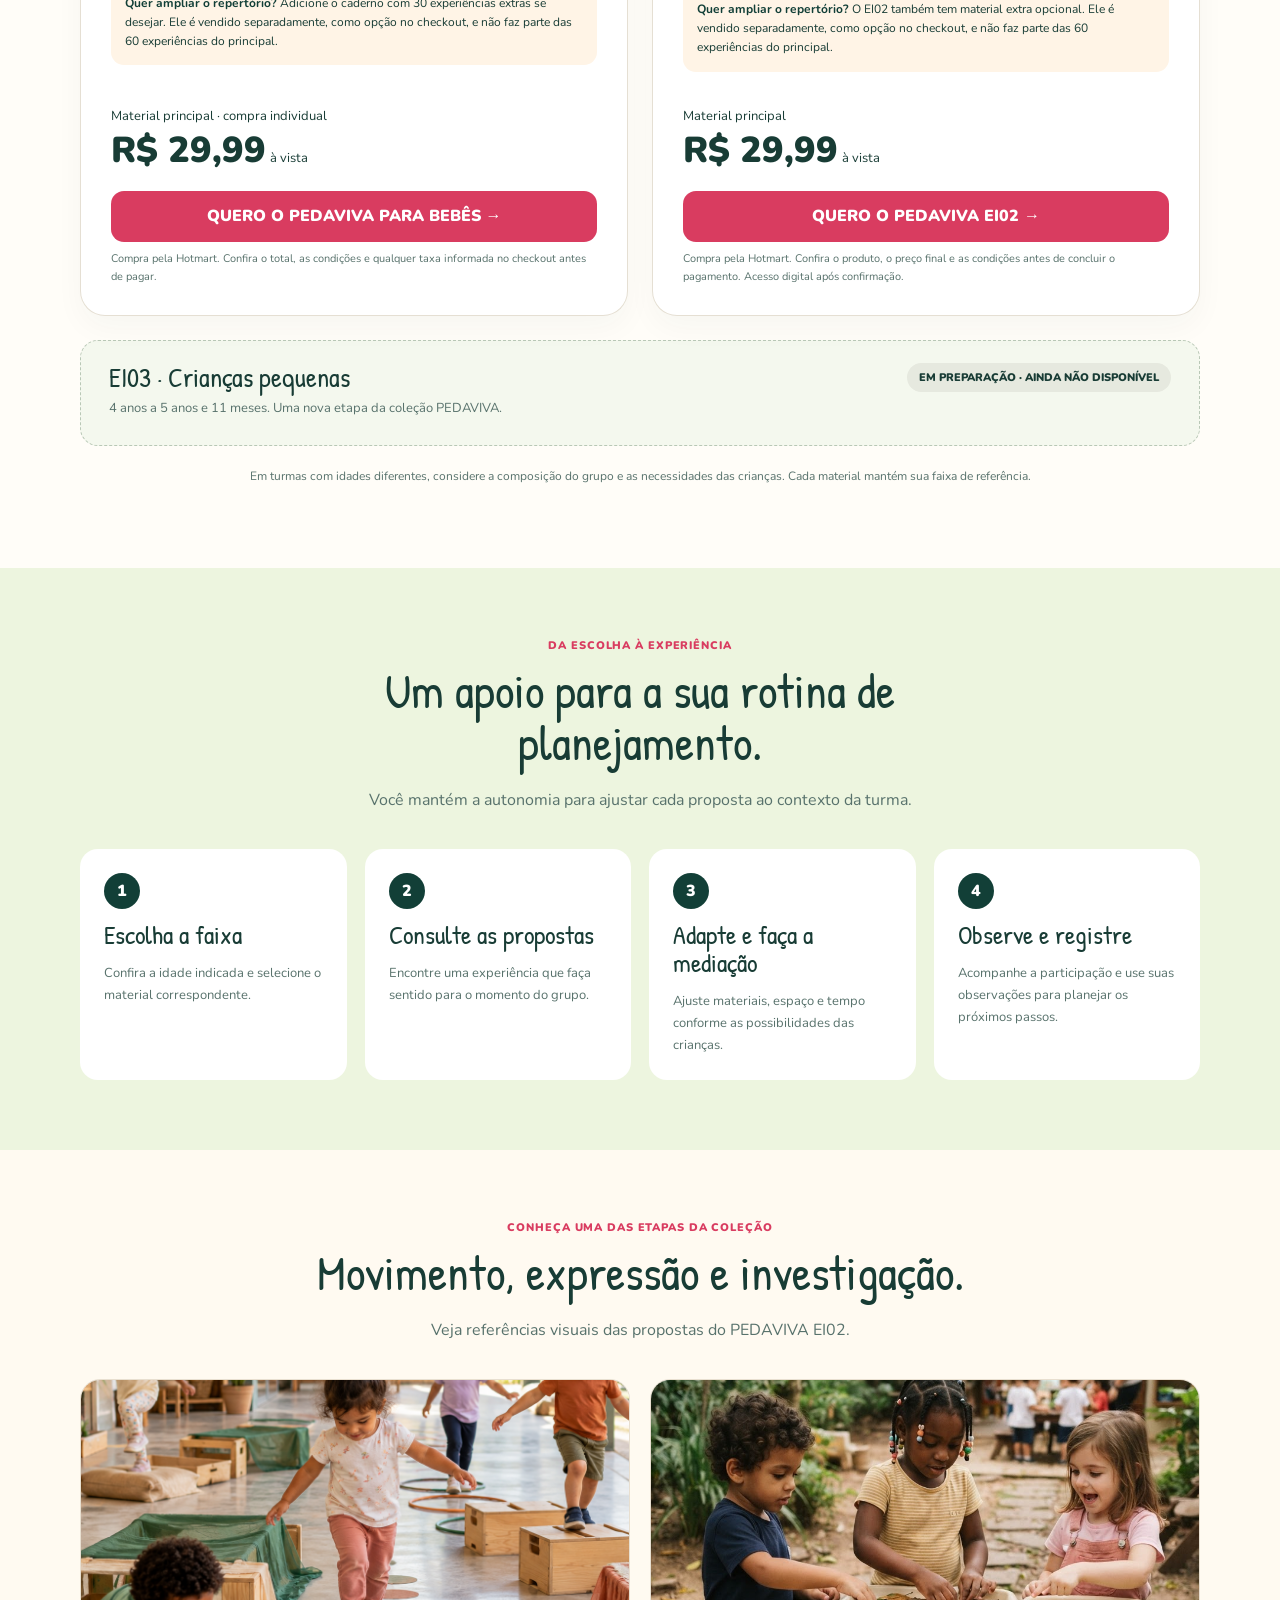
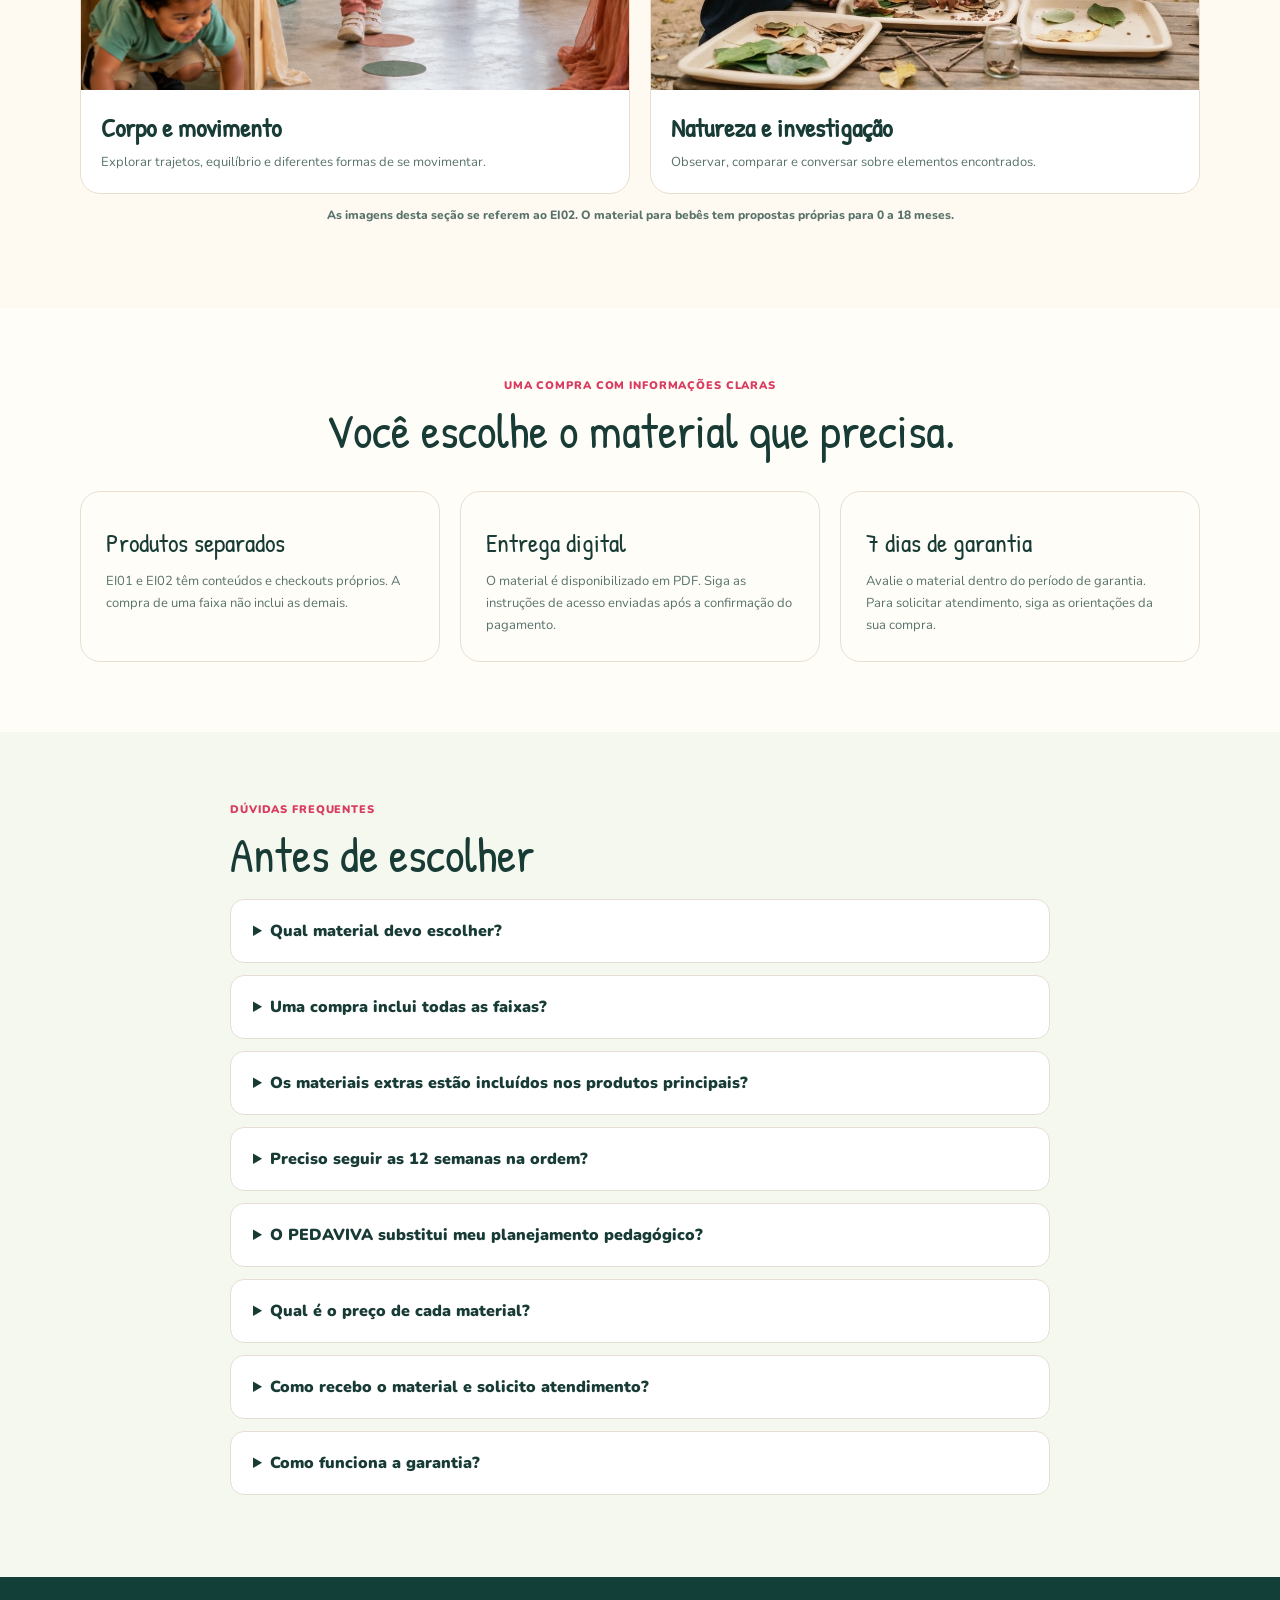
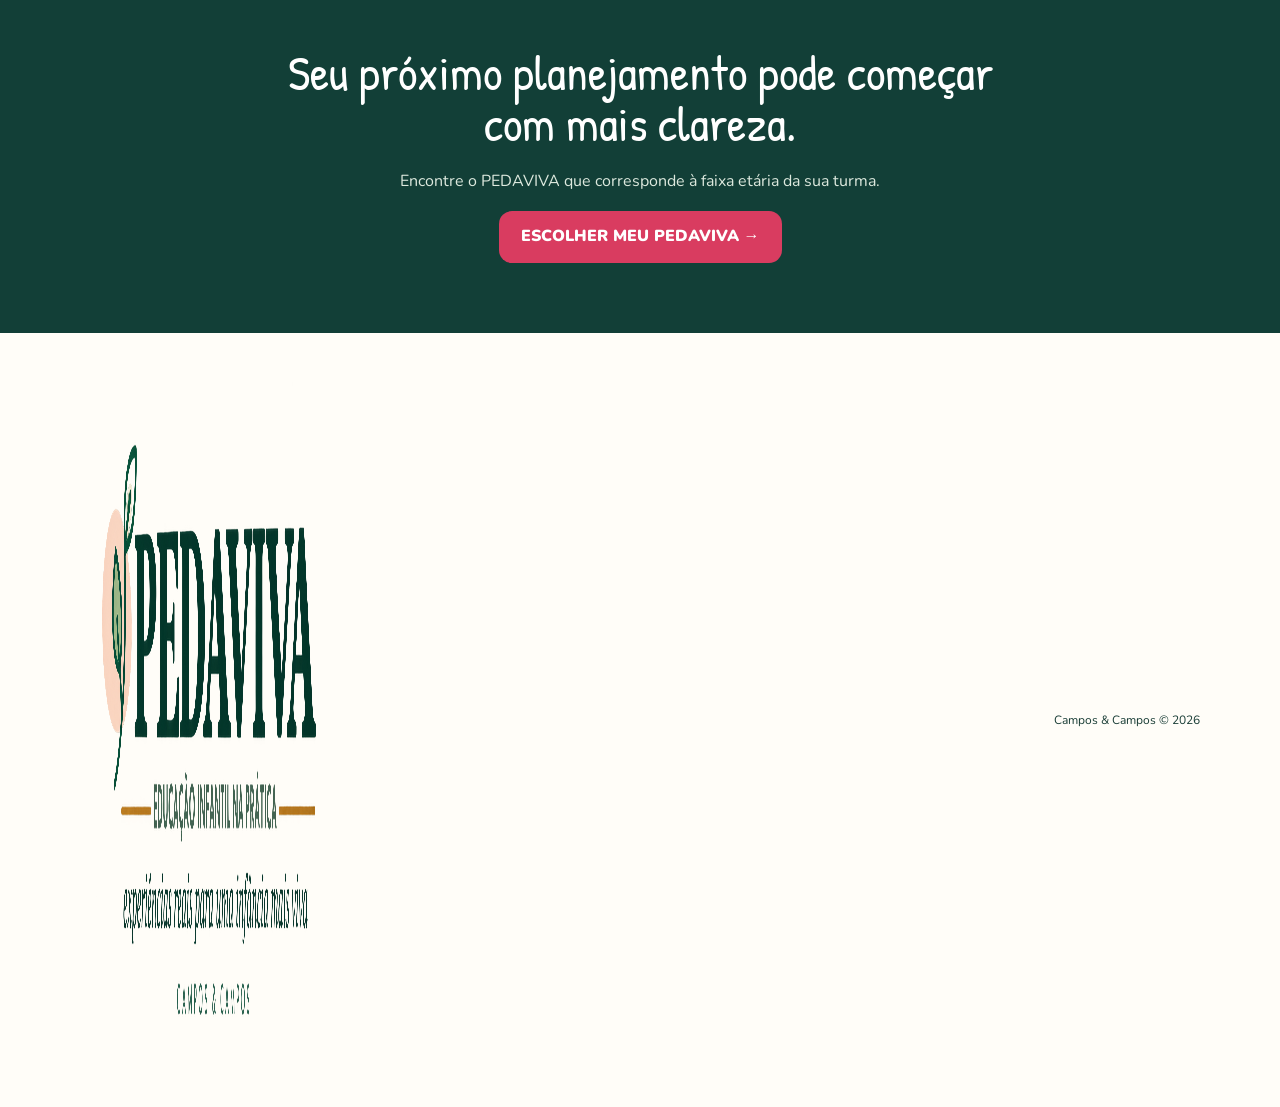
==== commit 81272f9f: "Corrige checkouts PEDAVIVA EI01 e EI02 para Hotmart" ====
--- a/index.html
+++ b/index.html
@@ -27,8 +27,8 @@
 <section class="hero"><div class="wrap hero-grid"><div><div class="tag">EDUCAÇÃO INFANTIL NA PRÁTICA</div><h1>Mais clareza para planejar.<br>Mais tempo para <em>estar com a turma.</em></h1><p class="lead">O PEDAVIVA reúne experiências e orientações para apoiar seu planejamento na Educação Infantil. <b>Escolha o material para a faixa etária das suas crianças</b> e tenha um ponto de partida para consultar, adaptar e aplicar.</p><a class="button" href="#faixas">ESCOLHER O MATERIAL DA MINHA TURMA →</a><p class="assurance">Materiais digitais em PDF · Compra por faixa etária · Sua mediação pedagógica continua no centro.</p></div><div class="hero-panel"><strong>Qual é a faixa da sua turma?</strong><span class="choice-hint">Toque na idade para ver o material</span><p>Cada etapa tem seu próprio material.</p><a class="age-line" href="#ei01"><span>EI01</span><span><b>Bebês</b><small>0 a 18 meses<br>Exploração, vínculos e descobertas.</small></span></a><a class="age-line" href="#ei02"><span>EI02</span><span><b>Crianças bem pequenas</b><small>1 ano e 7 meses a 3 anos e 11 meses<br>Movimento, expressão e investigação.</small></span></a><div class="age-line unavailable" aria-label="EI03 em preparação, ainda não disponível"><span>EI03</span><span><b>Crianças pequenas</b><small>4 anos a 5 anos e 11 meses<br>Material em preparação.</small></span></div></div></div></section>
 <section id="faixas"><div class="wrap"><div class="section-head"><div class="tag">ENCONTRE O PEDAVIVA PARA A SUA TURMA</div><h2>Escolha a faixa etária antes de comprar.</h2><p>Os materiais são vendidos separadamente. Confira a idade, o conteúdo e a oferta de cada produto.</p></div>
 <div class="product-grid">
-<article class="product ei01" id="ei01"><span class="badge">EI01 · BEBÊS</span><h3>60 experiências para bebês</h3><p class="age">0 a 18 meses</p><p>Um repertório para planejar experiências com os bebês, respeitando seus ritmos, interesses e possibilidades de participação.</p><ul><li>60 experiências em PDF</li><li>Planejamento organizado em 12 semanas</li><li>Orientações para a mediação das experiências</li><li>Apoio à observação e aos registros pedagógicos</li><li>Consulta no celular ou computador</li></ul><div class="extra"><b>Quer ampliar o repertório?</b> Adicione o caderno com 30 experiências extras se desejar. Ele é vendido separadamente, como opção no checkout, e não faz parte das 60 experiências do principal.</div><div class="price"><small>Material principal · compra individual</small><br><strong>R$ 29,99</strong> <small>à vista</small></div><a class="button checkout-link" data-product="PEDAVIVA EI01" data-content-id="pedaviva_ei01" data-value="29.99" href="https://pay.cakto.com.br/3a9wc38_1184902">QUERO O PEDAVIVA PARA BEBÊS →</a><p class="purchase-note">Compra pela Cakto. Confira o total, as condições e qualquer taxa informada no checkout antes de pagar.</p></article>
-<article class="product ei02" id="ei02"><span class="badge">EI02 · CRIANÇAS BEM PEQUENAS</span><h3>60 experiências para crianças bem pequenas</h3><p class="age">1 ano e 7 meses a 3 anos e 11 meses</p><p>Propostas de movimento, expressão, convivência e investigação para apoiar o planejamento e a adaptação à realidade da sua turma.</p><ul><li>60 experiências em PDF</li><li>Organização em 12 semanas</li><li>Repertório para escolher e adaptar propostas</li><li>Experiências em diferentes campos da Educação Infantil</li><li>Consulta no celular ou computador</li></ul><div class="extra"><b>Quer ampliar o repertório?</b> O EI02 também tem material extra opcional. Ele é vendido separadamente, como opção no checkout, e não faz parte das 60 experiências do principal.</div><div class="price"><small>Material principal</small><br><strong>R$ 29,99</strong> <small>à vista</small></div><a class="button checkout-link" data-product="PEDAVIVA EI02" data-content-id="pedaviva_ei02" data-value="29.99" href="https://pay.hotmart.com/N107901109J?off=hvl7hrnm">QUERO O PEDAVIVA EI02 →</a><p class="purchase-note">Compra pela Hotmart. Confira o produto, o preço final e as condições antes de concluir o pagamento. Acesso digital após confirmação.</p></article>
+<article class="product ei01" id="ei01"><span class="badge">EI01 · BEBÊS</span><h3>60 experiências para bebês</h3><p class="age">0 a 18 meses</p><p>Um repertório para planejar experiências com os bebês, respeitando seus ritmos, interesses e possibilidades de participação.</p><ul><li>60 experiências em PDF</li><li>Planejamento organizado em 12 semanas</li><li>Orientações para a mediação das experiências</li><li>Apoio à observação e aos registros pedagógicos</li><li>Consulta no celular ou computador</li></ul><div class="extra"><b>Quer ampliar o repertório?</b> Adicione o caderno com 30 experiências extras se desejar. Ele é vendido separadamente, como opção no checkout, e não faz parte das 60 experiências do principal.</div><div class="price"><small>Material principal · compra individual</small><br><strong>R$ 29,99</strong> <small>à vista</small></div><a class="button checkout-link" data-product="PEDAVIVA EI01" data-content-id="pedaviva_ei01" data-value="29.99" href="https://pay.hotmart.com/P107945677Q?checkoutMode=10">QUERO O PEDAVIVA PARA BEBÊS →</a><p class="purchase-note">Compra pela Hotmart. Confira o total, as condições e qualquer taxa informada no checkout antes de pagar.</p></article>
+<article class="product ei02" id="ei02"><span class="badge">EI02 · CRIANÇAS BEM PEQUENAS</span><h3>60 experiências para crianças bem pequenas</h3><p class="age">1 ano e 7 meses a 3 anos e 11 meses</p><p>Propostas de movimento, expressão, convivência e investigação para apoiar o planejamento e a adaptação à realidade da sua turma.</p><ul><li>60 experiências em PDF</li><li>Organização em 12 semanas</li><li>Repertório para escolher e adaptar propostas</li><li>Experiências em diferentes campos da Educação Infantil</li><li>Consulta no celular ou computador</li></ul><div class="extra"><b>Quer ampliar o repertório?</b> O EI02 também tem material extra opcional. Ele é vendido separadamente, como opção no checkout, e não faz parte das 60 experiências do principal.</div><div class="price"><small>Material principal</small><br><strong>R$ 29,99</strong> <small>à vista</small></div><a class="button checkout-link" data-product="PEDAVIVA EI02" data-content-id="pedaviva_ei02" data-value="29.99" href="https://pay.hotmart.com/N107901109J?off=hvl7hrnm&amp;checkoutMode=10">QUERO O PEDAVIVA EI02 →</a><p class="purchase-note">Compra pela Hotmart. Confira o produto, o preço final e as condições antes de concluir o pagamento. Acesso digital após confirmação.</p></article>
 </div><article class="upcoming"><div><h3>EI03 · Crianças pequenas</h3><p>4 anos a 5 anos e 11 meses. Uma nova etapa da coleção PEDAVIVA.</p></div><span class="badge">EM PREPARAÇÃO · AINDA NÃO DISPONÍVEL</span></article><p class="selection-note">Em turmas com idades diferentes, considere a composição do grupo e as necessidades das crianças. Cada material mantém sua faixa de referência.</p></div></section>
 <section class="how" id="como-usar"><div class="wrap"><div class="section-head"><div class="tag">DA ESCOLHA À EXPERIÊNCIA</div><h2>Um apoio para a sua rotina de planejamento.</h2><p>Você mantém a autonomia para ajustar cada proposta ao contexto da turma.</p></div><div class="steps"><article><span class="number">1</span><h3>Escolha a faixa</h3><p>Confira a idade indicada e selecione o material correspondente.</p></article><article><span class="number">2</span><h3>Consulte as propostas</h3><p>Encontre uma experiência que faça sentido para o momento do grupo.</p></article><article><span class="number">3</span><h3>Adapte e faça a mediação</h3><p>Ajuste materiais, espaço e tempo conforme as possibilidades das crianças.</p></article><article><span class="number">4</span><h3>Observe e registre</h3><p>Acompanhe a participação e use suas observações para planejar os próximos passos.</p></article></div></div></section>
 <section class="samples" id="experiencias"><div class="wrap"><div class="section-head"><div class="tag">CONHEÇA UMA DAS ETAPAS DA COLEÇÃO</div><h2>Movimento, expressão e investigação.</h2><p>Veja referências visuais das propostas do PEDAVIVA EI02.</p></div><div class="sample-grid"><figure><img src="assets/atividades/corpo-movimento.png" alt="Referência visual de uma proposta de corpo e movimento do PEDAVIVA EI02" loading="lazy"><figcaption><b>Corpo e movimento</b><p>Explorar trajetos, equilíbrio e diferentes formas de se movimentar.</p></figcaption></figure><figure><img src="assets/atividades/natureza-investigacao.jpg" alt="Referência visual de uma proposta de investigação da natureza do PEDAVIVA EI02" loading="lazy"><figcaption><b>Natureza e investigação</b><p>Observar, comparar e conversar sobre elementos encontrados.</p></figcaption></figure></div><p class="sample-label">As imagens desta seção se referem ao EI02. O material para bebês tem propostas próprias para 0 a 18 meses.</p></div></section>
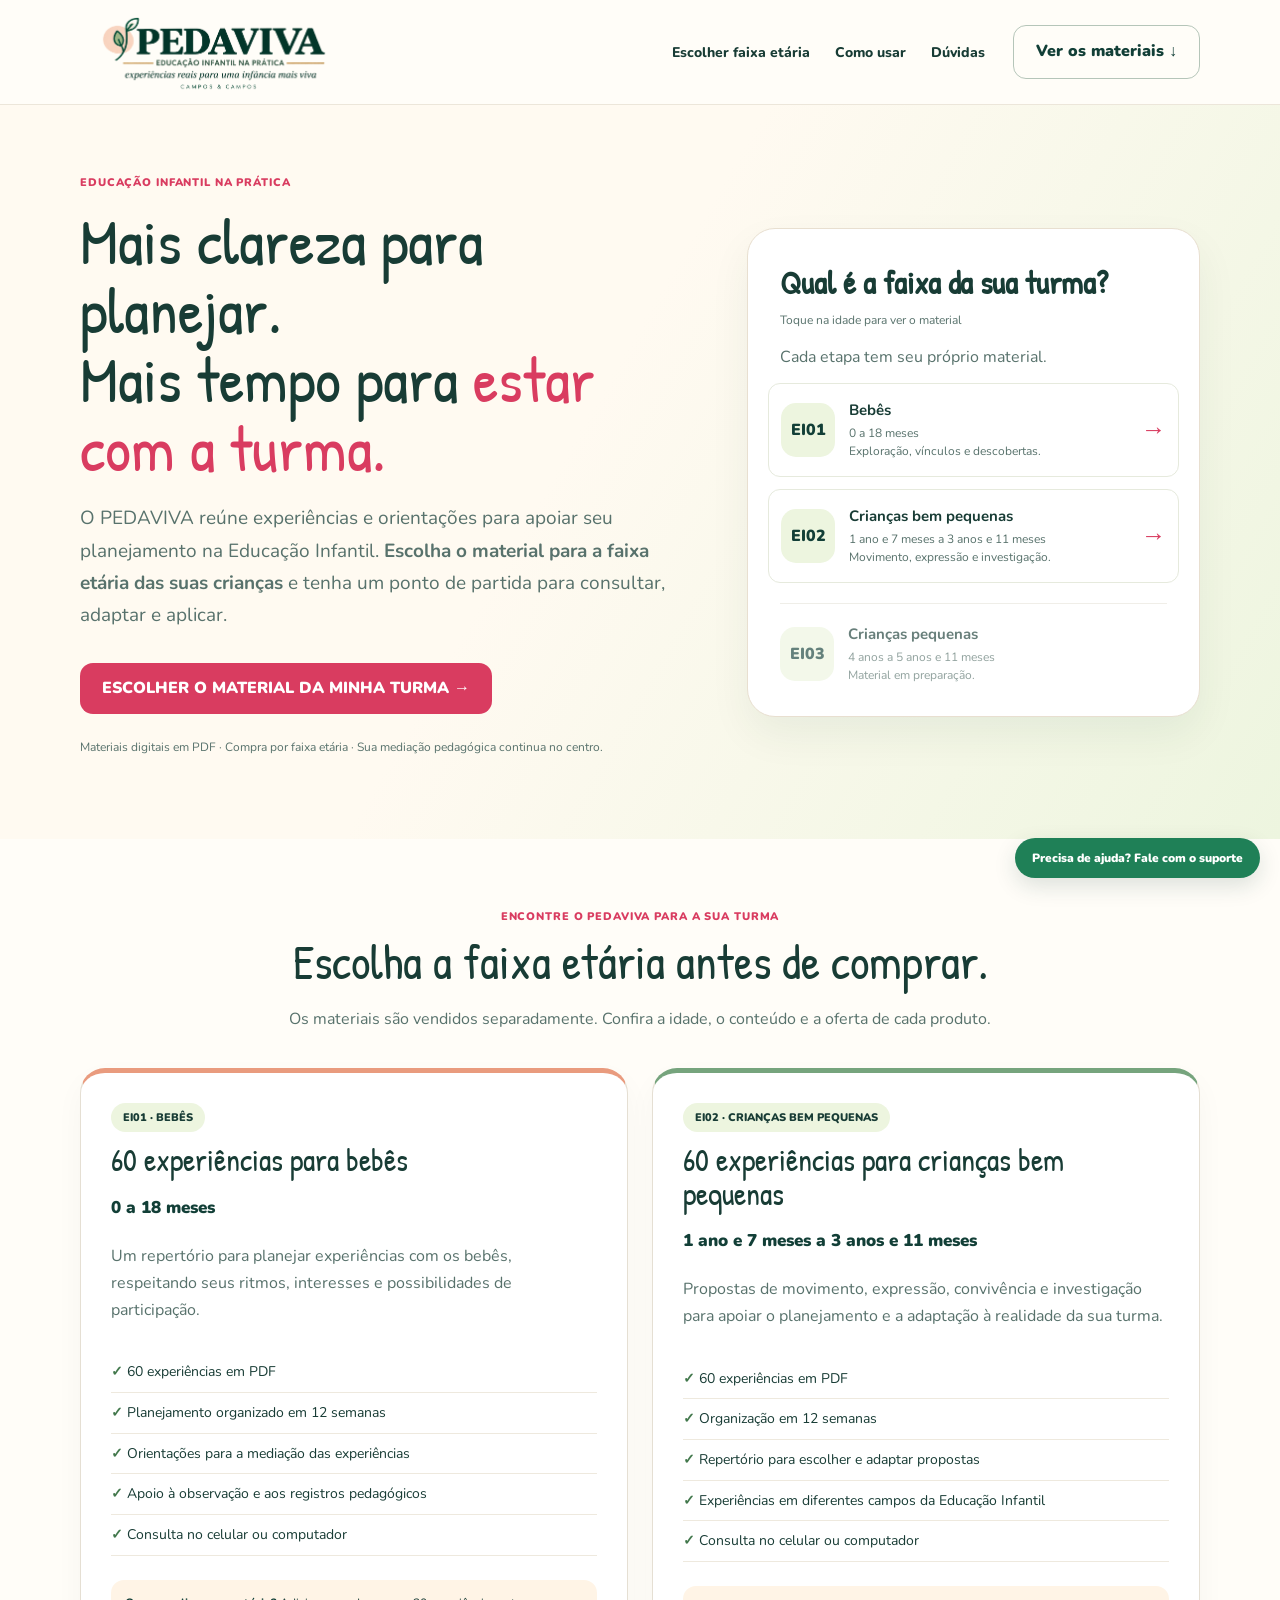
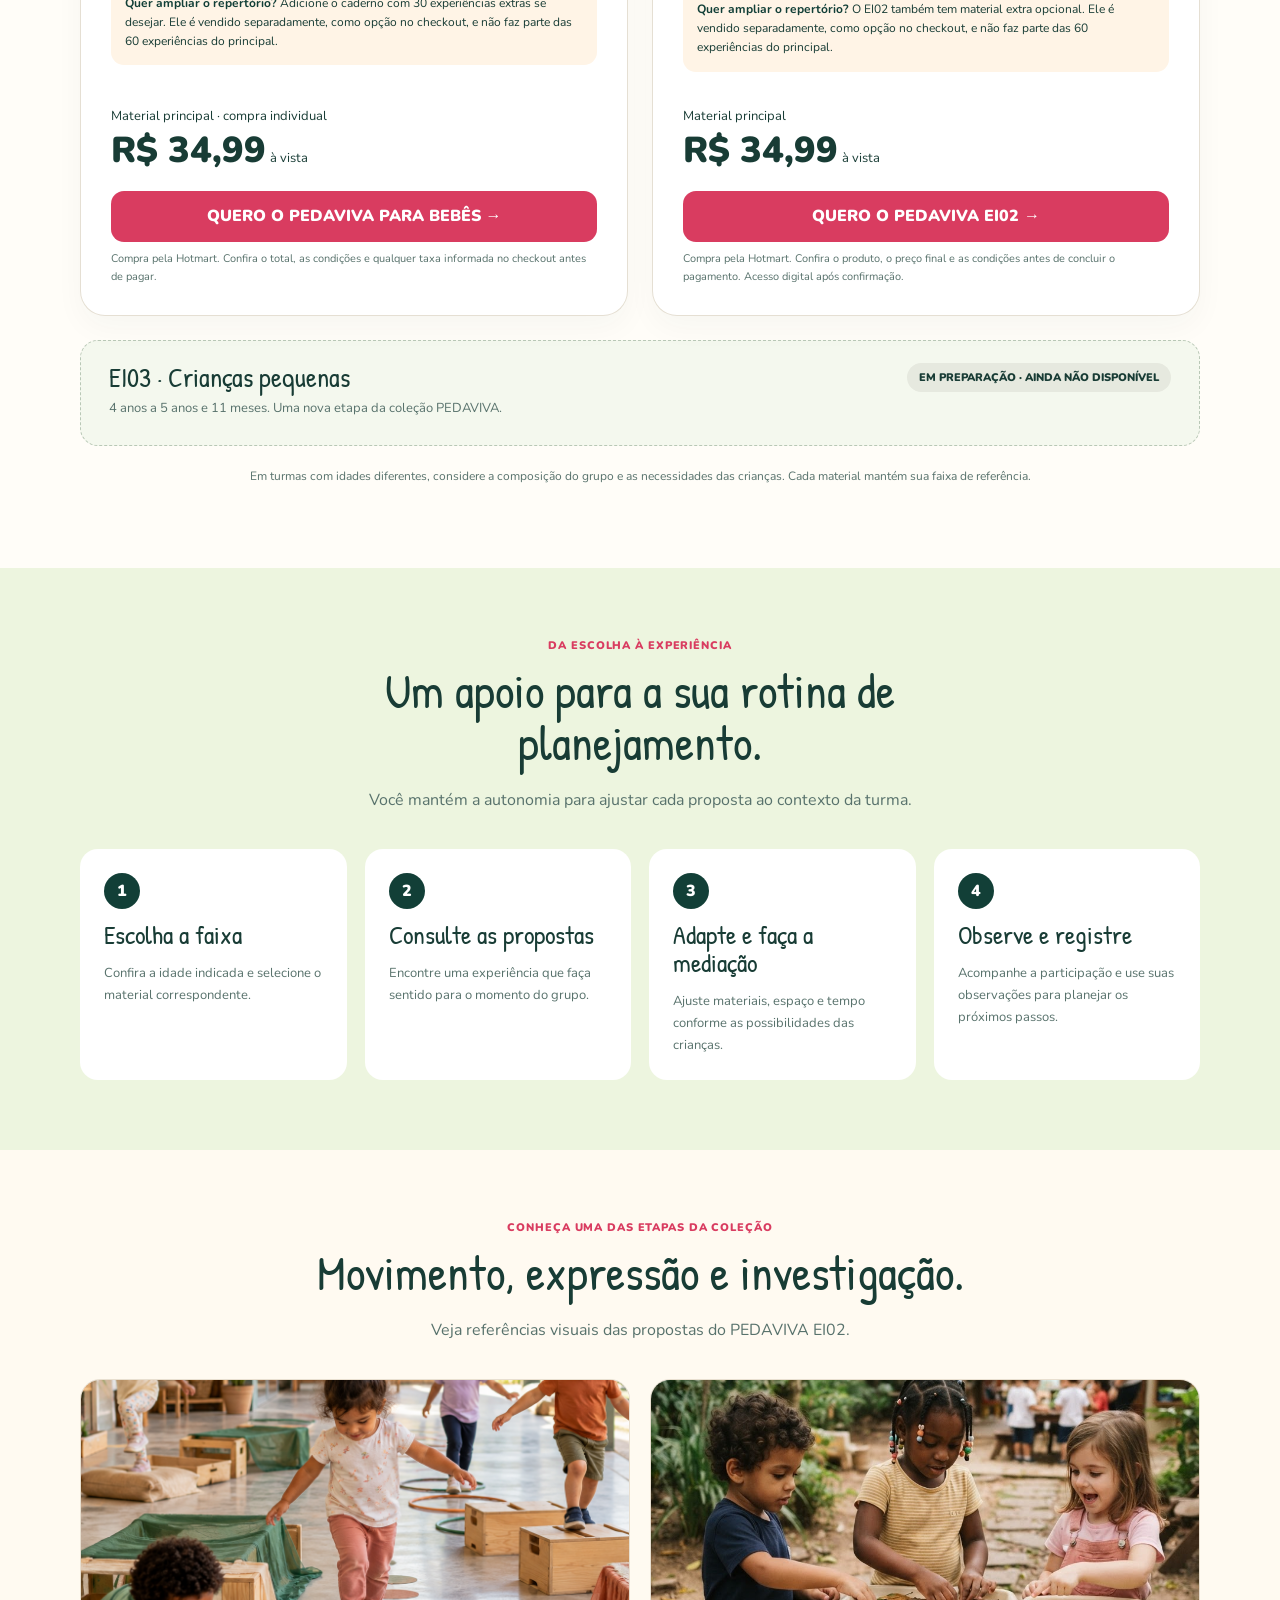
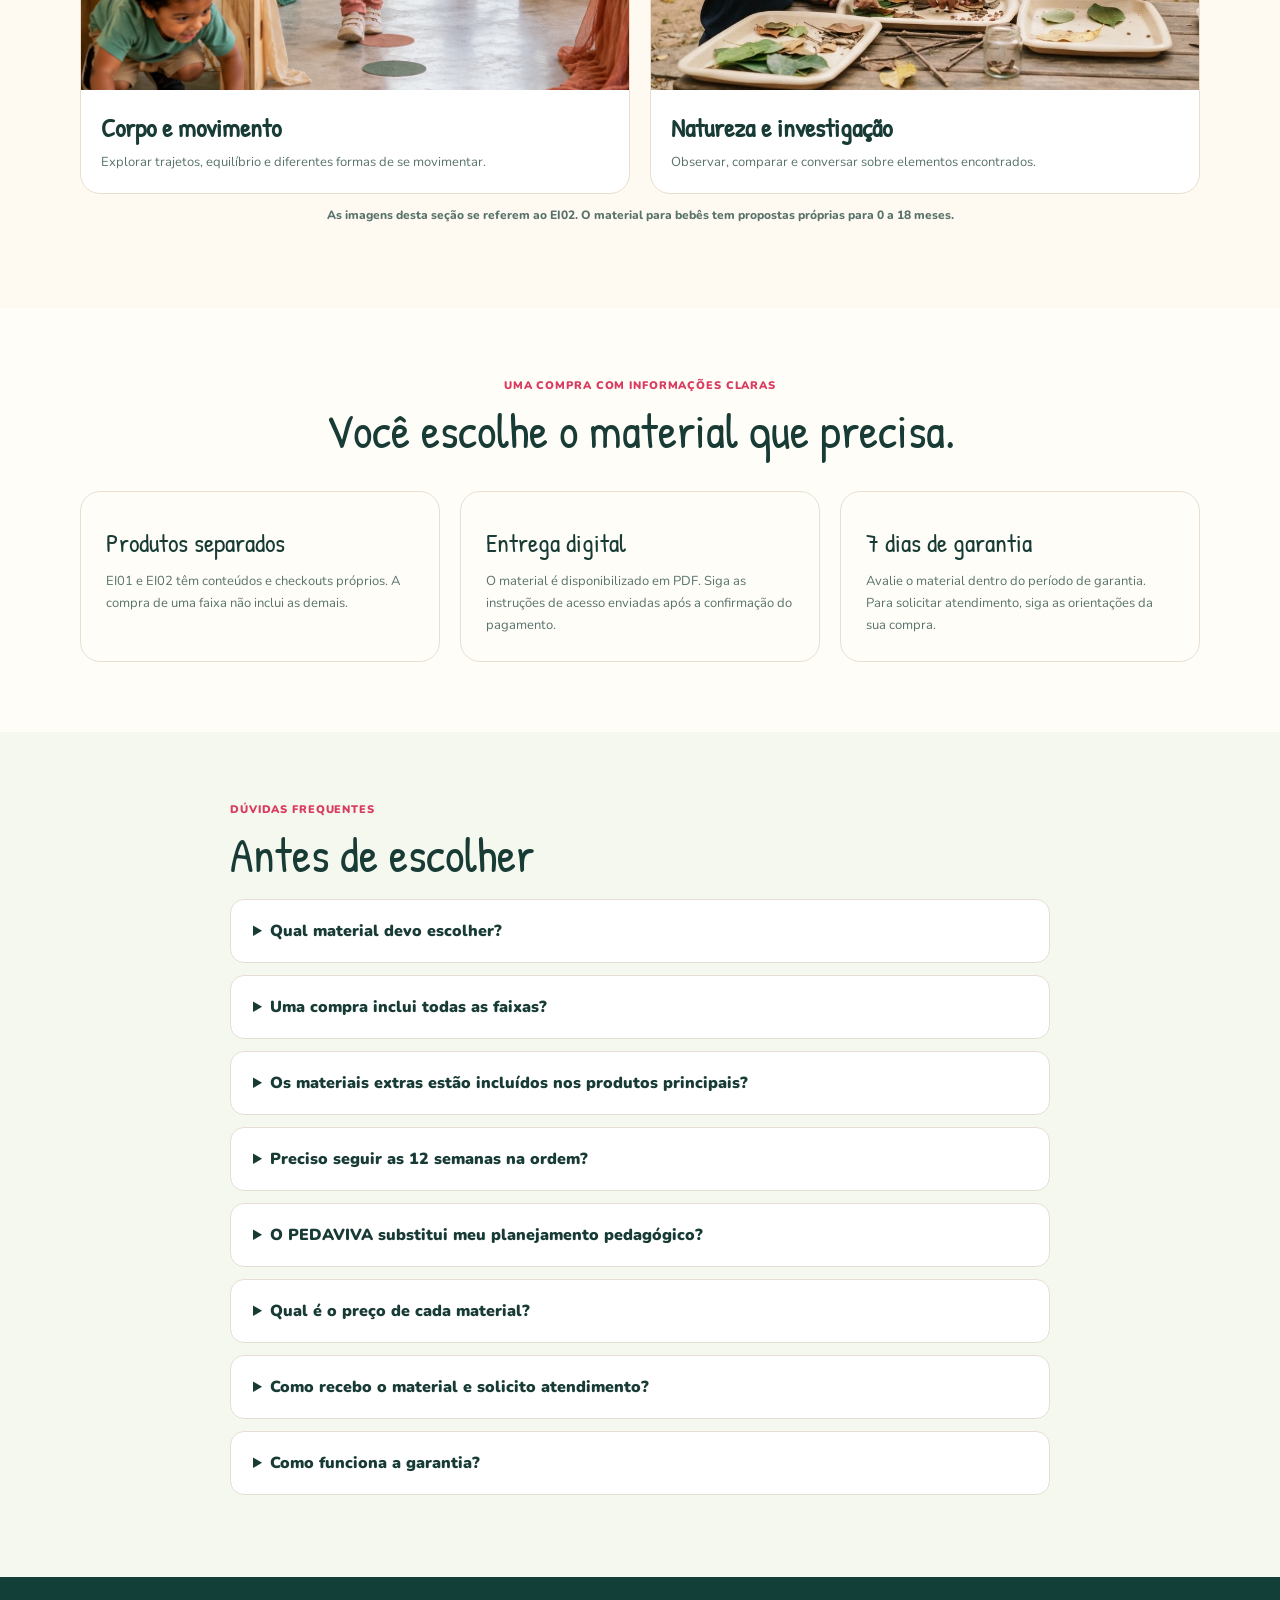
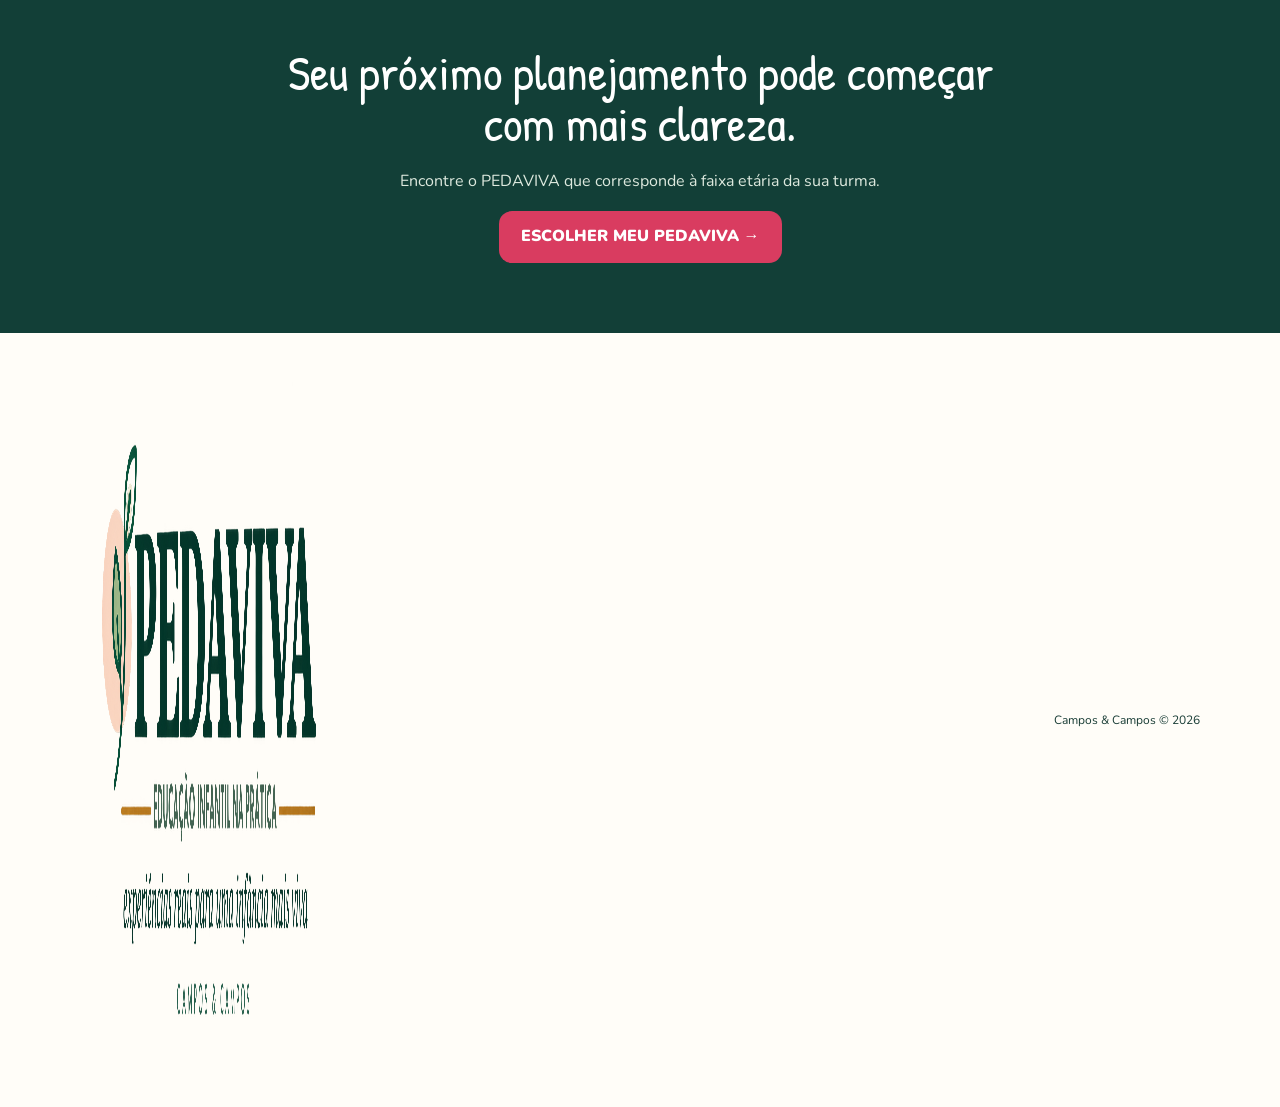
==== commit 1526c207: "Atualiza principais PEDAVIVA para R$34,99" ====
--- a/index.html
+++ b/index.html
@@ -27,13 +27,13 @@
 <section class="hero"><div class="wrap hero-grid"><div><div class="tag">EDUCAÇÃO INFANTIL NA PRÁTICA</div><h1>Mais clareza para planejar.<br>Mais tempo para <em>estar com a turma.</em></h1><p class="lead">O PEDAVIVA reúne experiências e orientações para apoiar seu planejamento na Educação Infantil. <b>Escolha o material para a faixa etária das suas crianças</b> e tenha um ponto de partida para consultar, adaptar e aplicar.</p><a class="button" href="#faixas">ESCOLHER O MATERIAL DA MINHA TURMA →</a><p class="assurance">Materiais digitais em PDF · Compra por faixa etária · Sua mediação pedagógica continua no centro.</p></div><div class="hero-panel"><strong>Qual é a faixa da sua turma?</strong><span class="choice-hint">Toque na idade para ver o material</span><p>Cada etapa tem seu próprio material.</p><a class="age-line" href="#ei01"><span>EI01</span><span><b>Bebês</b><small>0 a 18 meses<br>Exploração, vínculos e descobertas.</small></span></a><a class="age-line" href="#ei02"><span>EI02</span><span><b>Crianças bem pequenas</b><small>1 ano e 7 meses a 3 anos e 11 meses<br>Movimento, expressão e investigação.</small></span></a><div class="age-line unavailable" aria-label="EI03 em preparação, ainda não disponível"><span>EI03</span><span><b>Crianças pequenas</b><small>4 anos a 5 anos e 11 meses<br>Material em preparação.</small></span></div></div></div></section>
 <section id="faixas"><div class="wrap"><div class="section-head"><div class="tag">ENCONTRE O PEDAVIVA PARA A SUA TURMA</div><h2>Escolha a faixa etária antes de comprar.</h2><p>Os materiais são vendidos separadamente. Confira a idade, o conteúdo e a oferta de cada produto.</p></div>
 <div class="product-grid">
-<article class="product ei01" id="ei01"><span class="badge">EI01 · BEBÊS</span><h3>60 experiências para bebês</h3><p class="age">0 a 18 meses</p><p>Um repertório para planejar experiências com os bebês, respeitando seus ritmos, interesses e possibilidades de participação.</p><ul><li>60 experiências em PDF</li><li>Planejamento organizado em 12 semanas</li><li>Orientações para a mediação das experiências</li><li>Apoio à observação e aos registros pedagógicos</li><li>Consulta no celular ou computador</li></ul><div class="extra"><b>Quer ampliar o repertório?</b> Adicione o caderno com 30 experiências extras se desejar. Ele é vendido separadamente, como opção no checkout, e não faz parte das 60 experiências do principal.</div><div class="price"><small>Material principal · compra individual</small><br><strong>R$ 29,99</strong> <small>à vista</small></div><a class="button checkout-link" data-product="PEDAVIVA EI01" data-content-id="pedaviva_ei01" data-value="29.99" href="https://pay.hotmart.com/P107945677Q?checkoutMode=10">QUERO O PEDAVIVA PARA BEBÊS →</a><p class="purchase-note">Compra pela Hotmart. Confira o total, as condições e qualquer taxa informada no checkout antes de pagar.</p></article>
-<article class="product ei02" id="ei02"><span class="badge">EI02 · CRIANÇAS BEM PEQUENAS</span><h3>60 experiências para crianças bem pequenas</h3><p class="age">1 ano e 7 meses a 3 anos e 11 meses</p><p>Propostas de movimento, expressão, convivência e investigação para apoiar o planejamento e a adaptação à realidade da sua turma.</p><ul><li>60 experiências em PDF</li><li>Organização em 12 semanas</li><li>Repertório para escolher e adaptar propostas</li><li>Experiências em diferentes campos da Educação Infantil</li><li>Consulta no celular ou computador</li></ul><div class="extra"><b>Quer ampliar o repertório?</b> O EI02 também tem material extra opcional. Ele é vendido separadamente, como opção no checkout, e não faz parte das 60 experiências do principal.</div><div class="price"><small>Material principal</small><br><strong>R$ 29,99</strong> <small>à vista</small></div><a class="button checkout-link" data-product="PEDAVIVA EI02" data-content-id="pedaviva_ei02" data-value="29.99" href="https://pay.hotmart.com/N107901109J?off=hvl7hrnm&amp;checkoutMode=10">QUERO O PEDAVIVA EI02 →</a><p class="purchase-note">Compra pela Hotmart. Confira o produto, o preço final e as condições antes de concluir o pagamento. Acesso digital após confirmação.</p></article>
+<article class="product ei01" id="ei01"><span class="badge">EI01 · BEBÊS</span><h3>60 experiências para bebês</h3><p class="age">0 a 18 meses</p><p>Um repertório para planejar experiências com os bebês, respeitando seus ritmos, interesses e possibilidades de participação.</p><ul><li>60 experiências em PDF</li><li>Planejamento organizado em 12 semanas</li><li>Orientações para a mediação das experiências</li><li>Apoio à observação e aos registros pedagógicos</li><li>Consulta no celular ou computador</li></ul><div class="extra"><b>Quer ampliar o repertório?</b> Adicione o caderno com 30 experiências extras se desejar. Ele é vendido separadamente, como opção no checkout, e não faz parte das 60 experiências do principal.</div><div class="price"><small>Material principal · compra individual</small><br><strong>R$ 34,99</strong> <small>à vista</small></div><a class="button checkout-link" data-product="PEDAVIVA EI01" data-content-id="pedaviva_ei01" data-value="34.99" href="https://pay.hotmart.com/P107945677Q?checkoutMode=10">QUERO O PEDAVIVA PARA BEBÊS →</a><p class="purchase-note">Compra pela Hotmart. Confira o total, as condições e qualquer taxa informada no checkout antes de pagar.</p></article>
+<article class="product ei02" id="ei02"><span class="badge">EI02 · CRIANÇAS BEM PEQUENAS</span><h3>60 experiências para crianças bem pequenas</h3><p class="age">1 ano e 7 meses a 3 anos e 11 meses</p><p>Propostas de movimento, expressão, convivência e investigação para apoiar o planejamento e a adaptação à realidade da sua turma.</p><ul><li>60 experiências em PDF</li><li>Organização em 12 semanas</li><li>Repertório para escolher e adaptar propostas</li><li>Experiências em diferentes campos da Educação Infantil</li><li>Consulta no celular ou computador</li></ul><div class="extra"><b>Quer ampliar o repertório?</b> O EI02 também tem material extra opcional. Ele é vendido separadamente, como opção no checkout, e não faz parte das 60 experiências do principal.</div><div class="price"><small>Material principal</small><br><strong>R$ 34,99</strong> <small>à vista</small></div><a class="button checkout-link" data-product="PEDAVIVA EI02" data-content-id="pedaviva_ei02" data-value="34.99" href="https://pay.hotmart.com/N107901109J?off=hvl7hrnm&amp;checkoutMode=10">QUERO O PEDAVIVA EI02 →</a><p class="purchase-note">Compra pela Hotmart. Confira o produto, o preço final e as condições antes de concluir o pagamento. Acesso digital após confirmação.</p></article>
 </div><article class="upcoming"><div><h3>EI03 · Crianças pequenas</h3><p>4 anos a 5 anos e 11 meses. Uma nova etapa da coleção PEDAVIVA.</p></div><span class="badge">EM PREPARAÇÃO · AINDA NÃO DISPONÍVEL</span></article><p class="selection-note">Em turmas com idades diferentes, considere a composição do grupo e as necessidades das crianças. Cada material mantém sua faixa de referência.</p></div></section>
 <section class="how" id="como-usar"><div class="wrap"><div class="section-head"><div class="tag">DA ESCOLHA À EXPERIÊNCIA</div><h2>Um apoio para a sua rotina de planejamento.</h2><p>Você mantém a autonomia para ajustar cada proposta ao contexto da turma.</p></div><div class="steps"><article><span class="number">1</span><h3>Escolha a faixa</h3><p>Confira a idade indicada e selecione o material correspondente.</p></article><article><span class="number">2</span><h3>Consulte as propostas</h3><p>Encontre uma experiência que faça sentido para o momento do grupo.</p></article><article><span class="number">3</span><h3>Adapte e faça a mediação</h3><p>Ajuste materiais, espaço e tempo conforme as possibilidades das crianças.</p></article><article><span class="number">4</span><h3>Observe e registre</h3><p>Acompanhe a participação e use suas observações para planejar os próximos passos.</p></article></div></div></section>
 <section class="samples" id="experiencias"><div class="wrap"><div class="section-head"><div class="tag">CONHEÇA UMA DAS ETAPAS DA COLEÇÃO</div><h2>Movimento, expressão e investigação.</h2><p>Veja referências visuais das propostas do PEDAVIVA EI02.</p></div><div class="sample-grid"><figure><img src="assets/atividades/corpo-movimento.png" alt="Referência visual de uma proposta de corpo e movimento do PEDAVIVA EI02" loading="lazy"><figcaption><b>Corpo e movimento</b><p>Explorar trajetos, equilíbrio e diferentes formas de se movimentar.</p></figcaption></figure><figure><img src="assets/atividades/natureza-investigacao.jpg" alt="Referência visual de uma proposta de investigação da natureza do PEDAVIVA EI02" loading="lazy"><figcaption><b>Natureza e investigação</b><p>Observar, comparar e conversar sobre elementos encontrados.</p></figcaption></figure></div><p class="sample-label">As imagens desta seção se referem ao EI02. O material para bebês tem propostas próprias para 0 a 18 meses.</p></div></section>
 <section id="material"><div class="wrap"><div class="section-head"><div class="tag">UMA COMPRA COM INFORMAÇÕES CLARAS</div><h2>Você escolhe o material que precisa.</h2></div><div class="confidence-grid"><article><h3>Produtos separados</h3><p>EI01 e EI02 têm conteúdos e checkouts próprios. A compra de uma faixa não inclui as demais.</p></article><article><h3>Entrega digital</h3><p>O material é disponibilizado em PDF. Siga as instruções de acesso enviadas após a confirmação do pagamento.</p></article><article><h3>7 dias de garantia</h3><p>Avalie o material dentro do período de garantia. Para solicitar atendimento, siga as orientações da sua compra.</p></article></div></div></section>
-<section class="faq" id="faq"><div class="wrap narrow"><div class="tag">DÚVIDAS FREQUENTES</div><h2>Antes de escolher</h2><details><summary>Qual material devo escolher?</summary><p>Para bebês de 0 a 18 meses, escolha o EI01. Para crianças de 1 ano e 7 meses a 3 anos e 11 meses, escolha o EI02. O EI03, para crianças de 4 anos a 5 anos e 11 meses, está em preparação e ainda não está à venda.</p></details><details><summary>Uma compra inclui todas as faixas?</summary><p>Não. Cada faixa é um produto separado. O botão de compra leva ao checkout do material indicado no cartão.</p></details><details><summary>Os materiais extras estão incluídos nos produtos principais?</summary><p>Não. EI01 e EI02 têm materiais extras opcionais, vendidos separadamente e oferecidos no checkout. O principal de cada faixa contém 60 experiências. No EI01, o caderno complementar reúne 30 experiências extras. Você pode comprar o material principal de qualquer uma das duas faixas sem adicionar o complemento.</p></details><details><summary>Preciso seguir as 12 semanas na ordem?</summary><p>Não. A sequência ajuda na organização, mas você pode escolher e adaptar as propostas conforme o contexto, os interesses e as necessidades das crianças.</p></details><details><summary>O PEDAVIVA substitui meu planejamento pedagógico?</summary><p>O PEDAVIVA oferece repertório e organização. A observação das crianças, a intencionalidade pedagógica e as decisões da educadora continuam essenciais.</p></details><details><summary>Qual é o preço de cada material?</summary><p>O material principal EI01 custa R$ 29,99 à vista, e o material principal EI02 também custa R$ 29,99 à vista. Complementos são vendidos separadamente. Revise o total e qualquer taxa informada na plataforma de pagamento antes de concluir a compra.</p></details><details><summary>Como recebo o material e solicito atendimento?</summary><p>Após a confirmação do pagamento, siga as instruções de acesso da plataforma de compra. Para dúvidas, use o suporte indicado na compra ou o WhatsApp desta página.</p></details><details><summary>Como funciona a garantia?</summary><p>Você tem 7 dias de garantia para avaliar o material. Se precisar solicitar reembolso, siga as orientações disponibilizadas no ambiente da compra.</p></details></div></section>
+<section class="faq" id="faq"><div class="wrap narrow"><div class="tag">DÚVIDAS FREQUENTES</div><h2>Antes de escolher</h2><details><summary>Qual material devo escolher?</summary><p>Para bebês de 0 a 18 meses, escolha o EI01. Para crianças de 1 ano e 7 meses a 3 anos e 11 meses, escolha o EI02. O EI03, para crianças de 4 anos a 5 anos e 11 meses, está em preparação e ainda não está à venda.</p></details><details><summary>Uma compra inclui todas as faixas?</summary><p>Não. Cada faixa é um produto separado. O botão de compra leva ao checkout do material indicado no cartão.</p></details><details><summary>Os materiais extras estão incluídos nos produtos principais?</summary><p>Não. EI01 e EI02 têm materiais extras opcionais, vendidos separadamente e oferecidos no checkout. O principal de cada faixa contém 60 experiências. No EI01, o caderno complementar reúne 30 experiências extras. Você pode comprar o material principal de qualquer uma das duas faixas sem adicionar o complemento.</p></details><details><summary>Preciso seguir as 12 semanas na ordem?</summary><p>Não. A sequência ajuda na organização, mas você pode escolher e adaptar as propostas conforme o contexto, os interesses e as necessidades das crianças.</p></details><details><summary>O PEDAVIVA substitui meu planejamento pedagógico?</summary><p>O PEDAVIVA oferece repertório e organização. A observação das crianças, a intencionalidade pedagógica e as decisões da educadora continuam essenciais.</p></details><details><summary>Qual é o preço de cada material?</summary><p>O material principal EI01 custa R$ 34,99 à vista, e o material principal EI02 também custa R$ 34,99 à vista. Complementos são vendidos separadamente. Revise o total e qualquer taxa informada na plataforma de pagamento antes de concluir a compra.</p></details><details><summary>Como recebo o material e solicito atendimento?</summary><p>Após a confirmação do pagamento, siga as instruções de acesso da plataforma de compra. Para dúvidas, use o suporte indicado na compra ou o WhatsApp desta página.</p></details><details><summary>Como funciona a garantia?</summary><p>Você tem 7 dias de garantia para avaliar o material. Se precisar solicitar reembolso, siga as orientações disponibilizadas no ambiente da compra.</p></details></div></section>
 <section class="last"><div class="wrap"><h2>Seu próximo planejamento pode começar com mais clareza.</h2><p>Encontre o PEDAVIVA que corresponde à faixa etária da sua turma.</p><a class="button" href="#faixas">ESCOLHER MEU PEDAVIVA →</a></div></section>
 </main><a class="support" href="https://wa.me/5519997141455?text=Ol%C3%A1%21%20Gostaria%20de%20ajuda%20para%20escolher%20a%20faixa%20do%20PEDAVIVA." target="_blank" rel="noopener">Precisa de ajuda? Fale com o suporte</a><div class="mobile-bar"><span>PEDAVIVA<br>Escolha a faixa da turma</span><a class="button" href="#faixas">VER OS MATERIAIS ↓</a></div><footer><div class="wrap footer-line"><a class="footer-brand" href="#inicio" aria-label="PEDAVIVA — voltar ao início"><img src="assets/logo-oficial.png" alt="PEDAVIVA — Educação Infantil na Prática, Campos &amp; Campos" width="2172" height="724" loading="lazy"></a><span>Campos &amp; Campos © 2026</span></div></footer>
 <script>
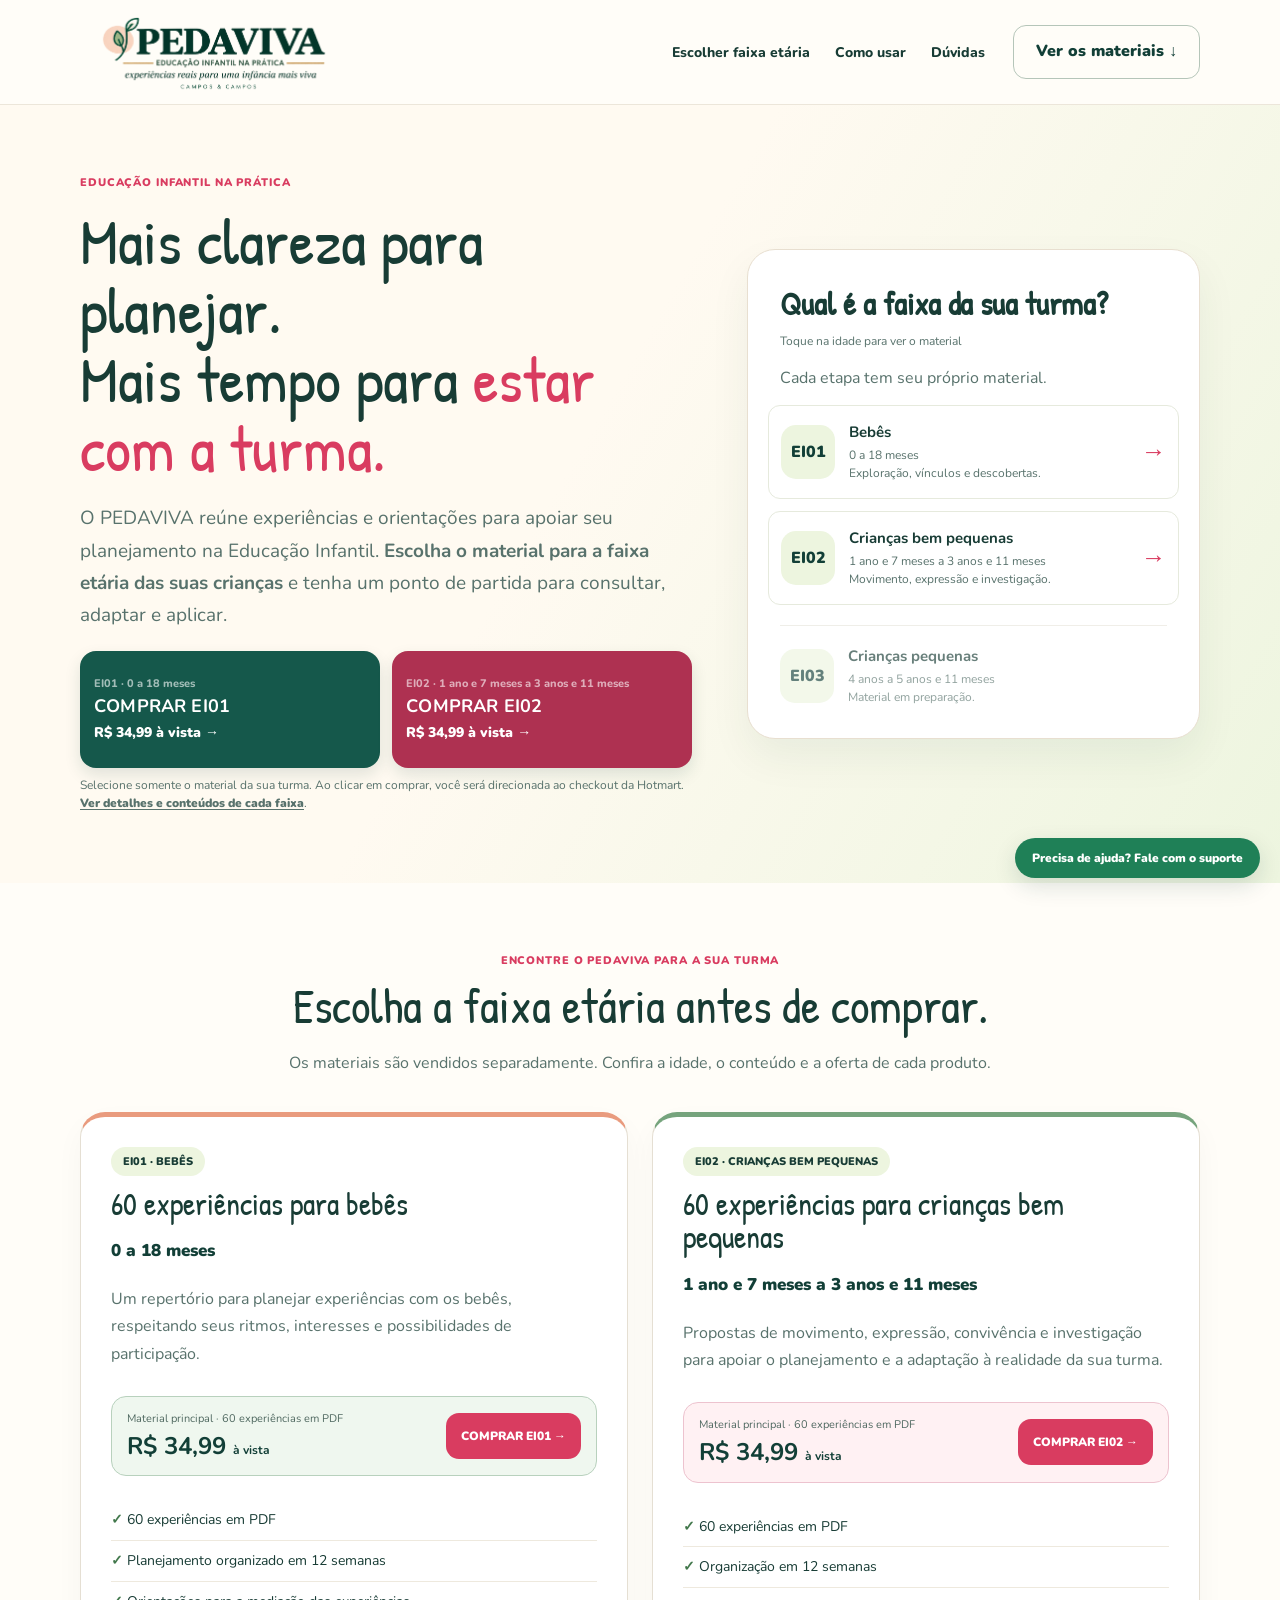
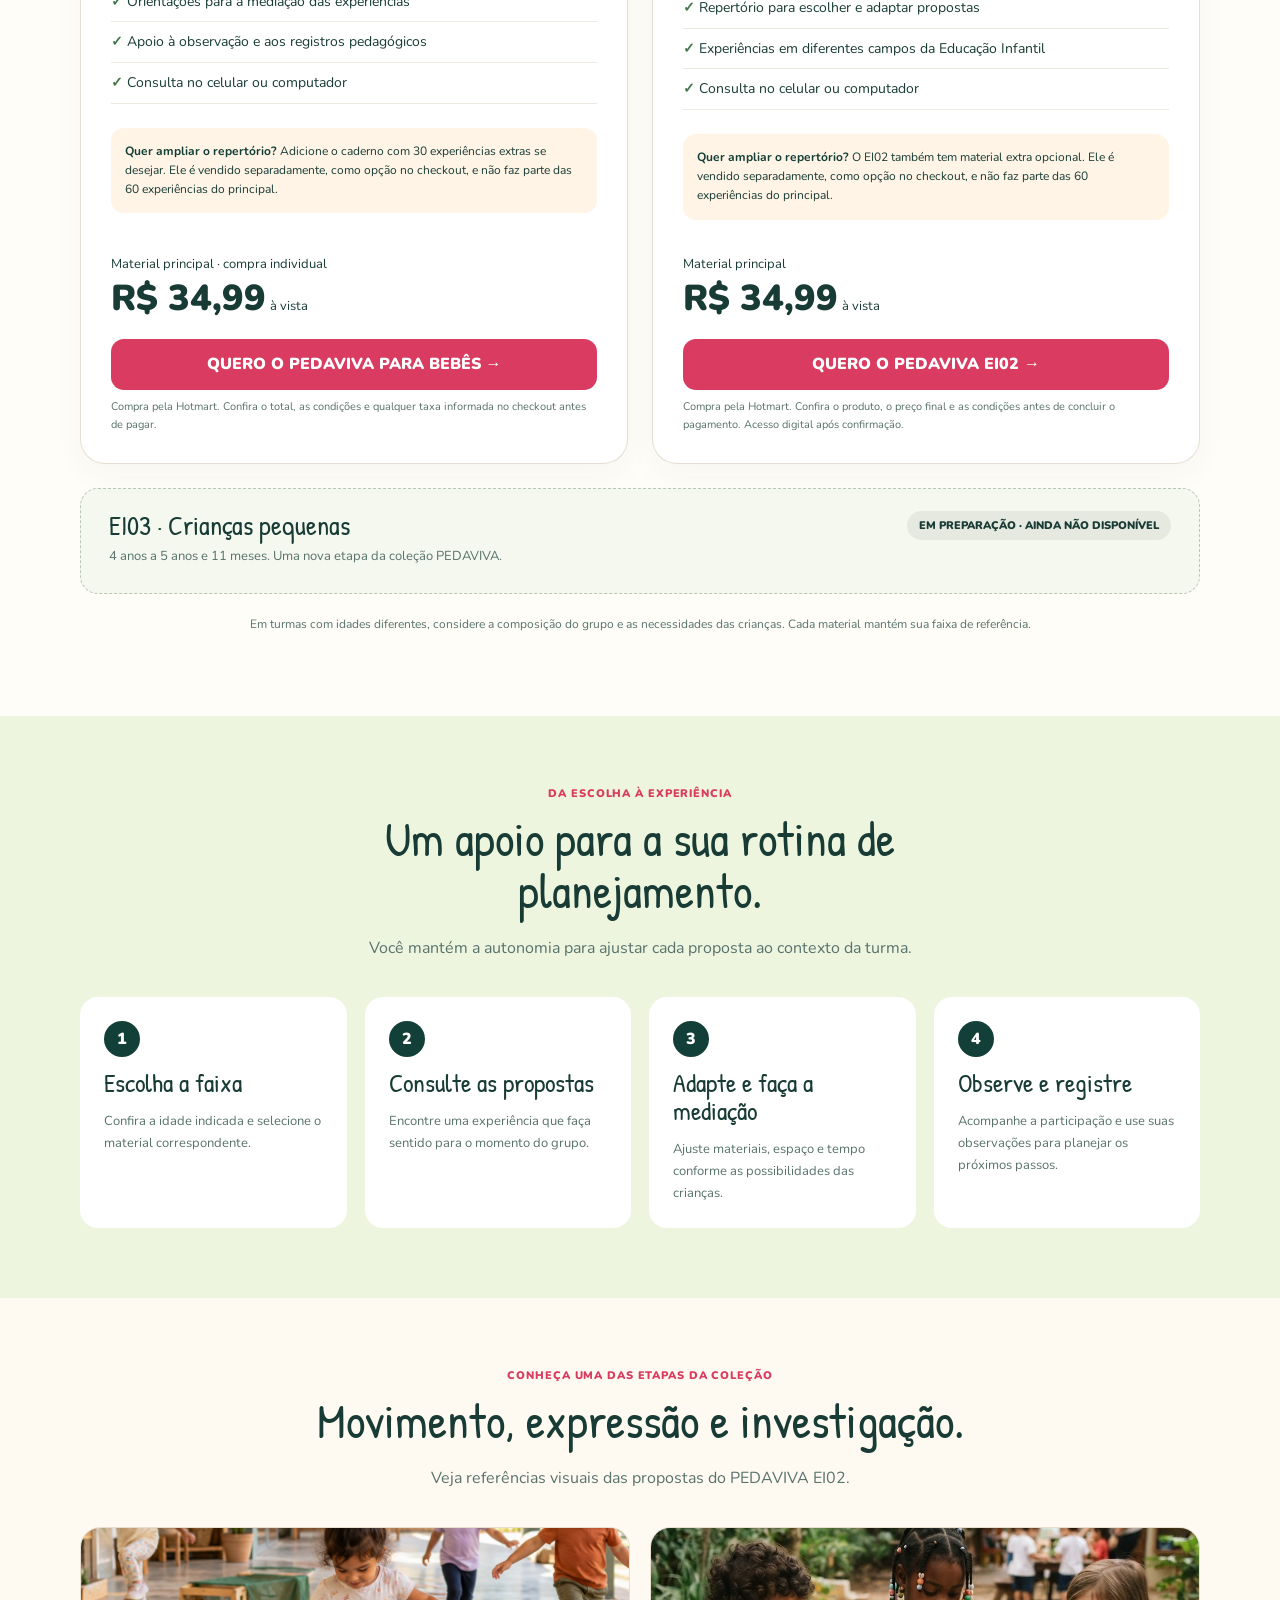
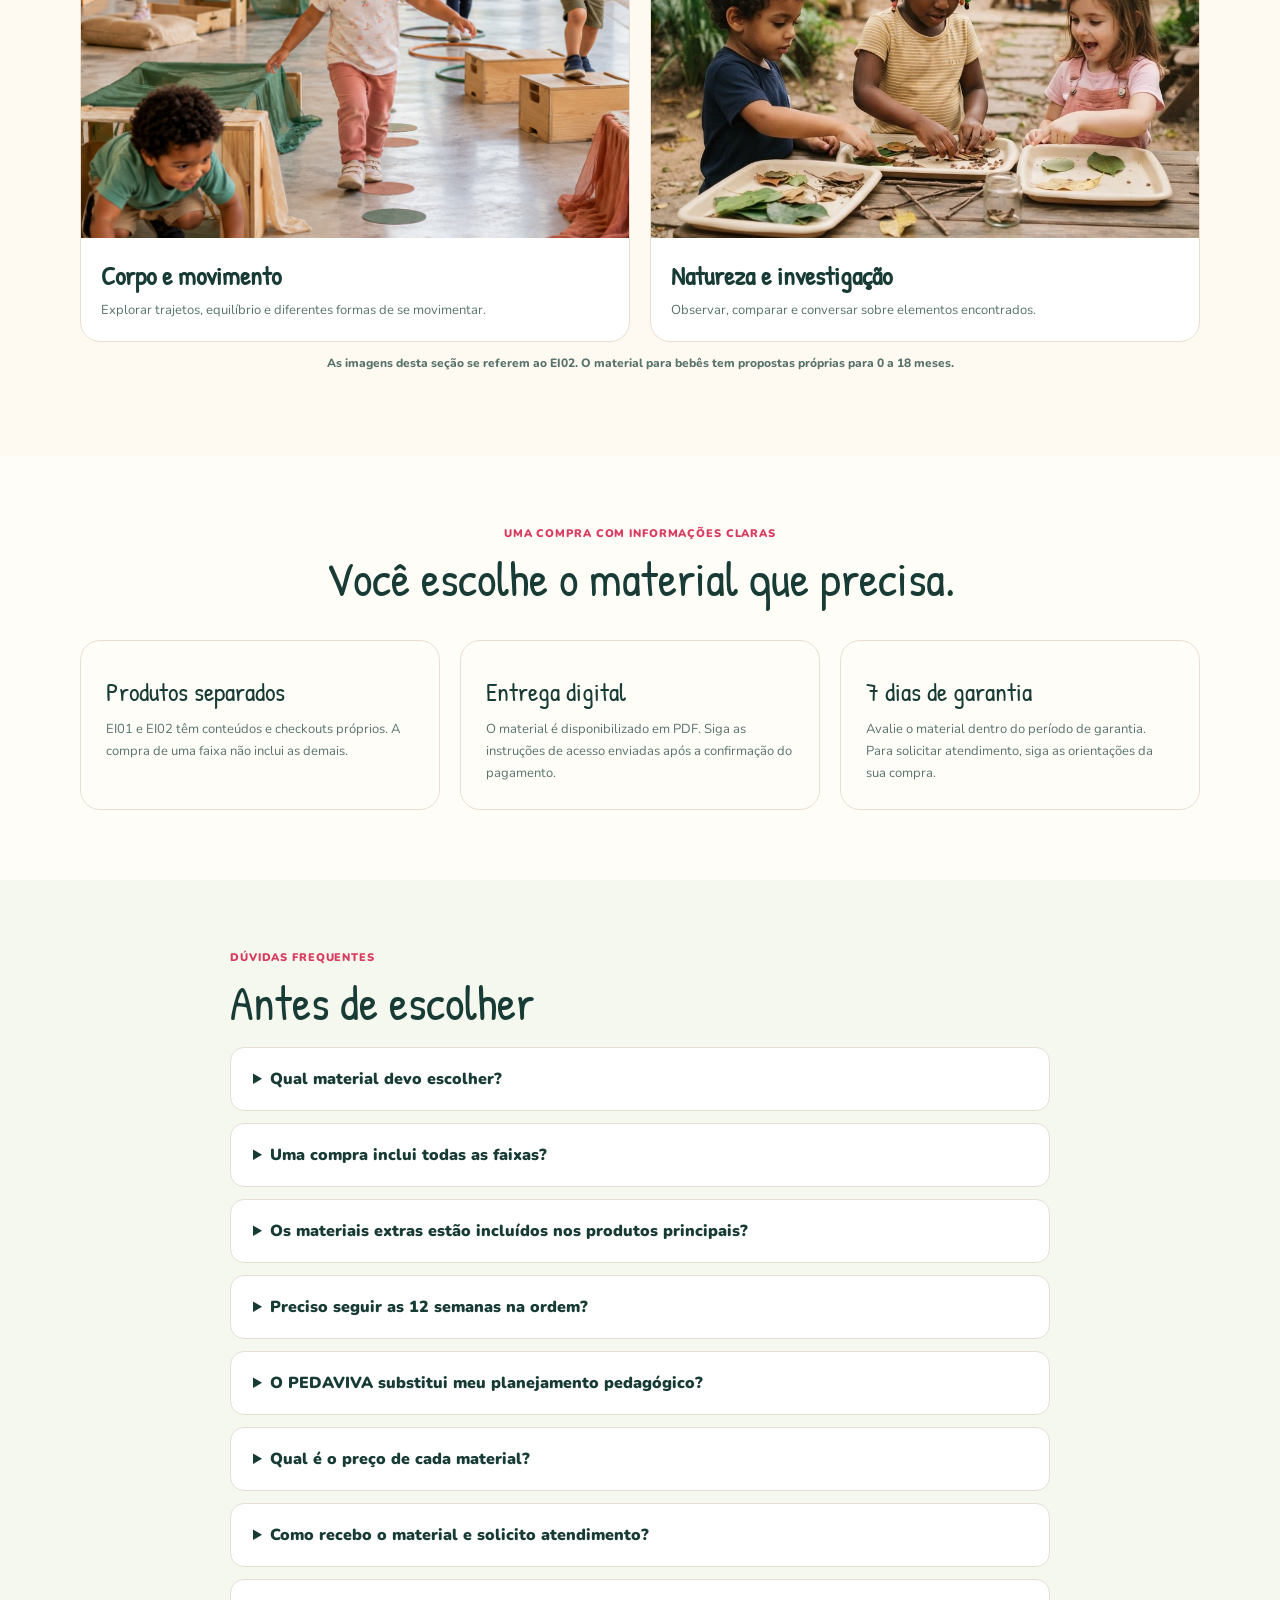
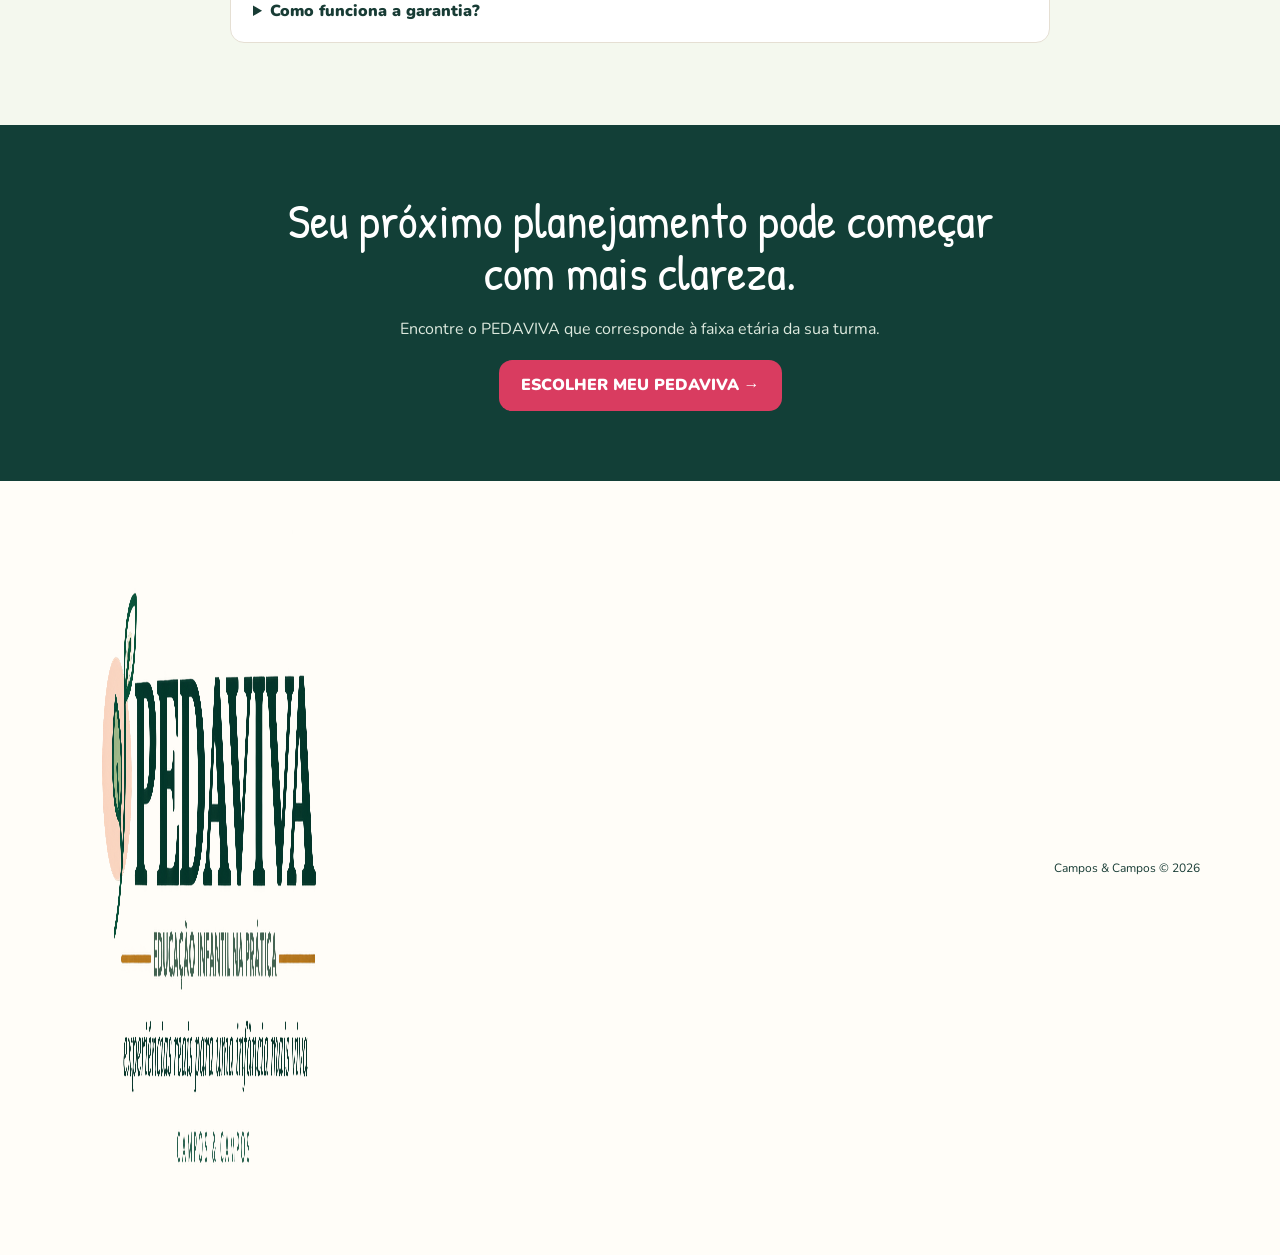
==== commit b17ecc04: "Improve PEDAVIVA checkout visibility with quick buy CTAs and sticky mobile options" ====
--- a/index.html
+++ b/index.html
@@ -21,21 +21,50 @@
 .hero-panel p{margin-bottom:12px}
 @media(max-width:850px){.brand{width:230px}.nav{min-height:88px}}
 @media(max-width:600px){.brand{width:190px}.nav{min-height:80px}section{scroll-margin-top:92px}.footer-brand{width:250px}.footer-line{align-items:flex-start}.age-line b{font-size:14px}}
+
+/* PEDAVIVA | Acesso ao checkout em destaque — mantém checkout individual por faixa */
+.hero-buy{display:grid;grid-template-columns:repeat(2,minmax(0,1fr));gap:12px;margin:19px 0 8px}
+.hero-buy>a{display:flex;flex-direction:column;align-items:flex-start;justify-content:center;min-height:117px;gap:5px;padding:15px 14px;border-radius:16px;text-decoration:none;background:#15584b;color:white;box-shadow:0 7px 16px #123f3720;transition:transform .16s ease,box-shadow .16s ease}
+.hero-buy>a:nth-child(2){background:#ae3151}
+.hero-buy>a:hover{transform:translateY(-2px);box-shadow:0 11px 24px #123f3730}
+.hero-buy>a small{font-size:11px;line-height:1.3;font-weight:800;color:#fff9}
+.hero-buy>a strong{font-size:18px;line-height:1.22;letter-spacing:.01em}
+.hero-buy>a span{font-size:14px;font-weight:900;color:#fff}
+.hero-buy-note{font-size:12px;line-height:1.55;margin:6px 0 0}
+.hero-buy-note a{font-weight:900;text-decoration:underline;text-underline-offset:2px}
+.quick-buy{display:flex;align-items:center;justify-content:space-between;flex-wrap:wrap;gap:12px;margin:12px 0 12px;padding:15px;border:1px solid #b8d1bd;border-radius:15px;background:#eff7ef}
+.quick-buy>div{display:flex;flex-direction:column;gap:5px}
+.quick-buy small{font-size:11px;line-height:1.35;color:#506961}
+.quick-buy strong{font-size:24px;line-height:1.2;color:var(--deep);white-space:nowrap}
+.quick-buy strong span{font-size:12px;font-weight:700}
+.product .quick-buy .button{width:auto;margin:0;padding:13px 15px;min-height:46px;font-size:12px}
+.product.ei02 .quick-buy{background:#fff1f3;border-color:#edc3cf}
+.mobile-bar{gap:8px}
+.mobile-buy{flex:1;min-width:0;display:flex;flex-direction:column;justify-content:center;align-items:center;text-align:center;gap:2px;padding:9px 5px;border-radius:12px;color:white;background:#15584b;text-decoration:none}
+.mobile-buy.ei02{background:#ae3151}
+.mobile-buy small{font-size:9px;font-weight:700;line-height:1.15;min-height:21px;display:flex;align-items:center;justify-content:center}
+.mobile-buy strong{font-size:12px;line-height:1.25;font-weight:900}
+.mobile-buy span{font-size:11px;line-height:1.1;font-weight:800}
+@media(max-width:600px){body{padding-bottom:112px}.mobile-bar{bottom:6px;left:7px;right:7px;padding:7px;gap:7px;box-shadow:0 9px 25px #123f3744}.support{bottom:109px}.hero-buy{gap:8px}.hero-buy>a{min-height:105px;padding:12px 10px}.hero-buy>a strong{font-size:15px}.hero-buy>a span{font-size:12px}.hero-buy>a small{font-size:10px}.quick-buy{align-items:stretch}.quick-buy .button{flex:1;white-space:nowrap}}
+@media(max-width:360px){.mobile-buy strong{font-size:11px}.mobile-buy small{font-size:8px}.quick-buy strong{font-size:22px}.hero-buy>a strong{font-size:14px}}
 </style></head><body>
 <header><div class="wrap nav"><a class="brand" href="#inicio" aria-label="PEDAVIVA — início"><img src="assets/logo-oficial.png" alt="PEDAVIVA — Educação Infantil na Prática, Campos &amp; Campos" width="2172" height="724" fetchpriority="high"></a><nav aria-label="Menu principal"><a href="#faixas">Escolher faixa etária</a><a href="#como-usar">Como usar</a><a href="#faq">Dúvidas</a></nav><a class="button secondary" href="#faixas">Ver os materiais ↓</a></div></header>
 <main id="inicio">
-<section class="hero"><div class="wrap hero-grid"><div><div class="tag">EDUCAÇÃO INFANTIL NA PRÁTICA</div><h1>Mais clareza para planejar.<br>Mais tempo para <em>estar com a turma.</em></h1><p class="lead">O PEDAVIVA reúne experiências e orientações para apoiar seu planejamento na Educação Infantil. <b>Escolha o material para a faixa etária das suas crianças</b> e tenha um ponto de partida para consultar, adaptar e aplicar.</p><a class="button" href="#faixas">ESCOLHER O MATERIAL DA MINHA TURMA →</a><p class="assurance">Materiais digitais em PDF · Compra por faixa etária · Sua mediação pedagógica continua no centro.</p></div><div class="hero-panel"><strong>Qual é a faixa da sua turma?</strong><span class="choice-hint">Toque na idade para ver o material</span><p>Cada etapa tem seu próprio material.</p><a class="age-line" href="#ei01"><span>EI01</span><span><b>Bebês</b><small>0 a 18 meses<br>Exploração, vínculos e descobertas.</small></span></a><a class="age-line" href="#ei02"><span>EI02</span><span><b>Crianças bem pequenas</b><small>1 ano e 7 meses a 3 anos e 11 meses<br>Movimento, expressão e investigação.</small></span></a><div class="age-line unavailable" aria-label="EI03 em preparação, ainda não disponível"><span>EI03</span><span><b>Crianças pequenas</b><small>4 anos a 5 anos e 11 meses<br>Material em preparação.</small></span></div></div></div></section>
+<section class="hero"><div class="wrap hero-grid"><div><div class="tag">EDUCAÇÃO INFANTIL NA PRÁTICA</div><h1>Mais clareza para planejar.<br>Mais tempo para <em>estar com a turma.</em></h1><p class="lead">O PEDAVIVA reúne experiências e orientações para apoiar seu planejamento na Educação Infantil. <b>Escolha o material para a faixa etária das suas crianças</b> e tenha um ponto de partida para consultar, adaptar e aplicar.</p><div class="hero-buy" aria-label="Compra rápida por faixa etária">
+<a class="checkout-link" data-product="PEDAVIVA EI01" data-content-id="pedaviva_ei01" data-value="34.99" href="https://pay.hotmart.com/P107945677Q?checkoutMode=10"><small>EI01 · 0 a 18 meses</small><strong>COMPRAR EI01</strong><span>R$ 34,99 à vista →</span></a>
+<a class="checkout-link" data-product="PEDAVIVA EI02" data-content-id="pedaviva_ei02" data-value="34.99" href="https://pay.hotmart.com/N107901109J?off=hvl7hrnm&amp;checkoutMode=10"><small>EI02 · 1 ano e 7 meses a 3 anos e 11 meses</small><strong>COMPRAR EI02</strong><span>R$ 34,99 à vista →</span></a>
+</div><p class="assurance hero-buy-note">Selecione somente o material da sua turma. Ao clicar em comprar, você será direcionada ao checkout da Hotmart. <a href="#faixas">Ver detalhes e conteúdos de cada faixa</a>.</p></div><div class="hero-panel"><strong>Qual é a faixa da sua turma?</strong><span class="choice-hint">Toque na idade para ver o material</span><p>Cada etapa tem seu próprio material.</p><a class="age-line" href="#ei01"><span>EI01</span><span><b>Bebês</b><small>0 a 18 meses<br>Exploração, vínculos e descobertas.</small></span></a><a class="age-line" href="#ei02"><span>EI02</span><span><b>Crianças bem pequenas</b><small>1 ano e 7 meses a 3 anos e 11 meses<br>Movimento, expressão e investigação.</small></span></a><div class="age-line unavailable" aria-label="EI03 em preparação, ainda não disponível"><span>EI03</span><span><b>Crianças pequenas</b><small>4 anos a 5 anos e 11 meses<br>Material em preparação.</small></span></div></div></div></section>
 <section id="faixas"><div class="wrap"><div class="section-head"><div class="tag">ENCONTRE O PEDAVIVA PARA A SUA TURMA</div><h2>Escolha a faixa etária antes de comprar.</h2><p>Os materiais são vendidos separadamente. Confira a idade, o conteúdo e a oferta de cada produto.</p></div>
 <div class="product-grid">
-<article class="product ei01" id="ei01"><span class="badge">EI01 · BEBÊS</span><h3>60 experiências para bebês</h3><p class="age">0 a 18 meses</p><p>Um repertório para planejar experiências com os bebês, respeitando seus ritmos, interesses e possibilidades de participação.</p><ul><li>60 experiências em PDF</li><li>Planejamento organizado em 12 semanas</li><li>Orientações para a mediação das experiências</li><li>Apoio à observação e aos registros pedagógicos</li><li>Consulta no celular ou computador</li></ul><div class="extra"><b>Quer ampliar o repertório?</b> Adicione o caderno com 30 experiências extras se desejar. Ele é vendido separadamente, como opção no checkout, e não faz parte das 60 experiências do principal.</div><div class="price"><small>Material principal · compra individual</small><br><strong>R$ 34,99</strong> <small>à vista</small></div><a class="button checkout-link" data-product="PEDAVIVA EI01" data-content-id="pedaviva_ei01" data-value="34.99" href="https://pay.hotmart.com/P107945677Q?checkoutMode=10">QUERO O PEDAVIVA PARA BEBÊS →</a><p class="purchase-note">Compra pela Hotmart. Confira o total, as condições e qualquer taxa informada no checkout antes de pagar.</p></article>
-<article class="product ei02" id="ei02"><span class="badge">EI02 · CRIANÇAS BEM PEQUENAS</span><h3>60 experiências para crianças bem pequenas</h3><p class="age">1 ano e 7 meses a 3 anos e 11 meses</p><p>Propostas de movimento, expressão, convivência e investigação para apoiar o planejamento e a adaptação à realidade da sua turma.</p><ul><li>60 experiências em PDF</li><li>Organização em 12 semanas</li><li>Repertório para escolher e adaptar propostas</li><li>Experiências em diferentes campos da Educação Infantil</li><li>Consulta no celular ou computador</li></ul><div class="extra"><b>Quer ampliar o repertório?</b> O EI02 também tem material extra opcional. Ele é vendido separadamente, como opção no checkout, e não faz parte das 60 experiências do principal.</div><div class="price"><small>Material principal</small><br><strong>R$ 34,99</strong> <small>à vista</small></div><a class="button checkout-link" data-product="PEDAVIVA EI02" data-content-id="pedaviva_ei02" data-value="34.99" href="https://pay.hotmart.com/N107901109J?off=hvl7hrnm&amp;checkoutMode=10">QUERO O PEDAVIVA EI02 →</a><p class="purchase-note">Compra pela Hotmart. Confira o produto, o preço final e as condições antes de concluir o pagamento. Acesso digital após confirmação.</p></article>
+<article class="product ei01" id="ei01"><span class="badge">EI01 · BEBÊS</span><h3>60 experiências para bebês</h3><p class="age">0 a 18 meses</p><p>Um repertório para planejar experiências com os bebês, respeitando seus ritmos, interesses e possibilidades de participação.</p><div class="quick-buy"><div><small>Material principal · 60 experiências em PDF</small><strong>R$ 34,99 <span>à vista</span></strong></div><a class="button checkout-link" data-product="PEDAVIVA EI01" data-content-id="pedaviva_ei01" data-value="34.99" href="https://pay.hotmart.com/P107945677Q?checkoutMode=10">COMPRAR EI01 →</a></div><ul><li>60 experiências em PDF</li><li>Planejamento organizado em 12 semanas</li><li>Orientações para a mediação das experiências</li><li>Apoio à observação e aos registros pedagógicos</li><li>Consulta no celular ou computador</li></ul><div class="extra"><b>Quer ampliar o repertório?</b> Adicione o caderno com 30 experiências extras se desejar. Ele é vendido separadamente, como opção no checkout, e não faz parte das 60 experiências do principal.</div><div class="price"><small>Material principal · compra individual</small><br><strong>R$ 34,99</strong> <small>à vista</small></div><a class="button checkout-link" data-product="PEDAVIVA EI01" data-content-id="pedaviva_ei01" data-value="34.99" href="https://pay.hotmart.com/P107945677Q?checkoutMode=10">QUERO O PEDAVIVA PARA BEBÊS →</a><p class="purchase-note">Compra pela Hotmart. Confira o total, as condições e qualquer taxa informada no checkout antes de pagar.</p></article>
+<article class="product ei02" id="ei02"><span class="badge">EI02 · CRIANÇAS BEM PEQUENAS</span><h3>60 experiências para crianças bem pequenas</h3><p class="age">1 ano e 7 meses a 3 anos e 11 meses</p><p>Propostas de movimento, expressão, convivência e investigação para apoiar o planejamento e a adaptação à realidade da sua turma.</p><div class="quick-buy"><div><small>Material principal · 60 experiências em PDF</small><strong>R$ 34,99 <span>à vista</span></strong></div><a class="button checkout-link" data-product="PEDAVIVA EI02" data-content-id="pedaviva_ei02" data-value="34.99" href="https://pay.hotmart.com/N107901109J?off=hvl7hrnm&amp;checkoutMode=10">COMPRAR EI02 →</a></div><ul><li>60 experiências em PDF</li><li>Organização em 12 semanas</li><li>Repertório para escolher e adaptar propostas</li><li>Experiências em diferentes campos da Educação Infantil</li><li>Consulta no celular ou computador</li></ul><div class="extra"><b>Quer ampliar o repertório?</b> O EI02 também tem material extra opcional. Ele é vendido separadamente, como opção no checkout, e não faz parte das 60 experiências do principal.</div><div class="price"><small>Material principal</small><br><strong>R$ 34,99</strong> <small>à vista</small></div><a class="button checkout-link" data-product="PEDAVIVA EI02" data-content-id="pedaviva_ei02" data-value="34.99" href="https://pay.hotmart.com/N107901109J?off=hvl7hrnm&amp;checkoutMode=10">QUERO O PEDAVIVA EI02 →</a><p class="purchase-note">Compra pela Hotmart. Confira o produto, o preço final e as condições antes de concluir o pagamento. Acesso digital após confirmação.</p></article>
 </div><article class="upcoming"><div><h3>EI03 · Crianças pequenas</h3><p>4 anos a 5 anos e 11 meses. Uma nova etapa da coleção PEDAVIVA.</p></div><span class="badge">EM PREPARAÇÃO · AINDA NÃO DISPONÍVEL</span></article><p class="selection-note">Em turmas com idades diferentes, considere a composição do grupo e as necessidades das crianças. Cada material mantém sua faixa de referência.</p></div></section>
 <section class="how" id="como-usar"><div class="wrap"><div class="section-head"><div class="tag">DA ESCOLHA À EXPERIÊNCIA</div><h2>Um apoio para a sua rotina de planejamento.</h2><p>Você mantém a autonomia para ajustar cada proposta ao contexto da turma.</p></div><div class="steps"><article><span class="number">1</span><h3>Escolha a faixa</h3><p>Confira a idade indicada e selecione o material correspondente.</p></article><article><span class="number">2</span><h3>Consulte as propostas</h3><p>Encontre uma experiência que faça sentido para o momento do grupo.</p></article><article><span class="number">3</span><h3>Adapte e faça a mediação</h3><p>Ajuste materiais, espaço e tempo conforme as possibilidades das crianças.</p></article><article><span class="number">4</span><h3>Observe e registre</h3><p>Acompanhe a participação e use suas observações para planejar os próximos passos.</p></article></div></div></section>
 <section class="samples" id="experiencias"><div class="wrap"><div class="section-head"><div class="tag">CONHEÇA UMA DAS ETAPAS DA COLEÇÃO</div><h2>Movimento, expressão e investigação.</h2><p>Veja referências visuais das propostas do PEDAVIVA EI02.</p></div><div class="sample-grid"><figure><img src="assets/atividades/corpo-movimento.png" alt="Referência visual de uma proposta de corpo e movimento do PEDAVIVA EI02" loading="lazy"><figcaption><b>Corpo e movimento</b><p>Explorar trajetos, equilíbrio e diferentes formas de se movimentar.</p></figcaption></figure><figure><img src="assets/atividades/natureza-investigacao.jpg" alt="Referência visual de uma proposta de investigação da natureza do PEDAVIVA EI02" loading="lazy"><figcaption><b>Natureza e investigação</b><p>Observar, comparar e conversar sobre elementos encontrados.</p></figcaption></figure></div><p class="sample-label">As imagens desta seção se referem ao EI02. O material para bebês tem propostas próprias para 0 a 18 meses.</p></div></section>
 <section id="material"><div class="wrap"><div class="section-head"><div class="tag">UMA COMPRA COM INFORMAÇÕES CLARAS</div><h2>Você escolhe o material que precisa.</h2></div><div class="confidence-grid"><article><h3>Produtos separados</h3><p>EI01 e EI02 têm conteúdos e checkouts próprios. A compra de uma faixa não inclui as demais.</p></article><article><h3>Entrega digital</h3><p>O material é disponibilizado em PDF. Siga as instruções de acesso enviadas após a confirmação do pagamento.</p></article><article><h3>7 dias de garantia</h3><p>Avalie o material dentro do período de garantia. Para solicitar atendimento, siga as orientações da sua compra.</p></article></div></div></section>
 <section class="faq" id="faq"><div class="wrap narrow"><div class="tag">DÚVIDAS FREQUENTES</div><h2>Antes de escolher</h2><details><summary>Qual material devo escolher?</summary><p>Para bebês de 0 a 18 meses, escolha o EI01. Para crianças de 1 ano e 7 meses a 3 anos e 11 meses, escolha o EI02. O EI03, para crianças de 4 anos a 5 anos e 11 meses, está em preparação e ainda não está à venda.</p></details><details><summary>Uma compra inclui todas as faixas?</summary><p>Não. Cada faixa é um produto separado. O botão de compra leva ao checkout do material indicado no cartão.</p></details><details><summary>Os materiais extras estão incluídos nos produtos principais?</summary><p>Não. EI01 e EI02 têm materiais extras opcionais, vendidos separadamente e oferecidos no checkout. O principal de cada faixa contém 60 experiências. No EI01, o caderno complementar reúne 30 experiências extras. Você pode comprar o material principal de qualquer uma das duas faixas sem adicionar o complemento.</p></details><details><summary>Preciso seguir as 12 semanas na ordem?</summary><p>Não. A sequência ajuda na organização, mas você pode escolher e adaptar as propostas conforme o contexto, os interesses e as necessidades das crianças.</p></details><details><summary>O PEDAVIVA substitui meu planejamento pedagógico?</summary><p>O PEDAVIVA oferece repertório e organização. A observação das crianças, a intencionalidade pedagógica e as decisões da educadora continuam essenciais.</p></details><details><summary>Qual é o preço de cada material?</summary><p>O material principal EI01 custa R$ 34,99 à vista, e o material principal EI02 também custa R$ 34,99 à vista. Complementos são vendidos separadamente. Revise o total e qualquer taxa informada na plataforma de pagamento antes de concluir a compra.</p></details><details><summary>Como recebo o material e solicito atendimento?</summary><p>Após a confirmação do pagamento, siga as instruções de acesso da plataforma de compra. Para dúvidas, use o suporte indicado na compra ou o WhatsApp desta página.</p></details><details><summary>Como funciona a garantia?</summary><p>Você tem 7 dias de garantia para avaliar o material. Se precisar solicitar reembolso, siga as orientações disponibilizadas no ambiente da compra.</p></details></div></section>
 <section class="last"><div class="wrap"><h2>Seu próximo planejamento pode começar com mais clareza.</h2><p>Encontre o PEDAVIVA que corresponde à faixa etária da sua turma.</p><a class="button" href="#faixas">ESCOLHER MEU PEDAVIVA →</a></div></section>
-</main><a class="support" href="https://wa.me/5519997141455?text=Ol%C3%A1%21%20Gostaria%20de%20ajuda%20para%20escolher%20a%20faixa%20do%20PEDAVIVA." target="_blank" rel="noopener">Precisa de ajuda? Fale com o suporte</a><div class="mobile-bar"><span>PEDAVIVA<br>Escolha a faixa da turma</span><a class="button" href="#faixas">VER OS MATERIAIS ↓</a></div><footer><div class="wrap footer-line"><a class="footer-brand" href="#inicio" aria-label="PEDAVIVA — voltar ao início"><img src="assets/logo-oficial.png" alt="PEDAVIVA — Educação Infantil na Prática, Campos &amp; Campos" width="2172" height="724" loading="lazy"></a><span>Campos &amp; Campos © 2026</span></div></footer>
+</main><a class="support" href="https://wa.me/5519997141455?text=Ol%C3%A1%21%20Gostaria%20de%20ajuda%20para%20escolher%20a%20faixa%20do%20PEDAVIVA." target="_blank" rel="noopener">Precisa de ajuda? Fale com o suporte</a><div class="mobile-bar" aria-label="Acesso rápido ao checkout"><a class="checkout-link mobile-buy ei01" data-product="PEDAVIVA EI01" data-content-id="pedaviva_ei01" data-value="34.99" href="https://pay.hotmart.com/P107945677Q?checkoutMode=10"><small>Bebês · 0–18 meses</small><strong>COMPRAR EI01</strong><span>R$ 34,99 →</span></a><a class="checkout-link mobile-buy ei02" data-product="PEDAVIVA EI02" data-content-id="pedaviva_ei02" data-value="34.99" href="https://pay.hotmart.com/N107901109J?off=hvl7hrnm&amp;checkoutMode=10"><small>1 ano e 7 meses–3 anos e 11 meses</small><strong>COMPRAR EI02</strong><span>R$ 34,99 →</span></a></div><footer><div class="wrap footer-line"><a class="footer-brand" href="#inicio" aria-label="PEDAVIVA — voltar ao início"><img src="assets/logo-oficial.png" alt="PEDAVIVA — Educação Infantil na Prática, Campos &amp; Campos" width="2172" height="724" loading="lazy"></a><span>Campos &amp; Campos © 2026</span></div></footer>
 <script>
 const trackingKeys=['utm_source','utm_medium','utm_campaign','utm_content','utm_term','fbclid'];
 const params=new URLSearchParams(location.search);
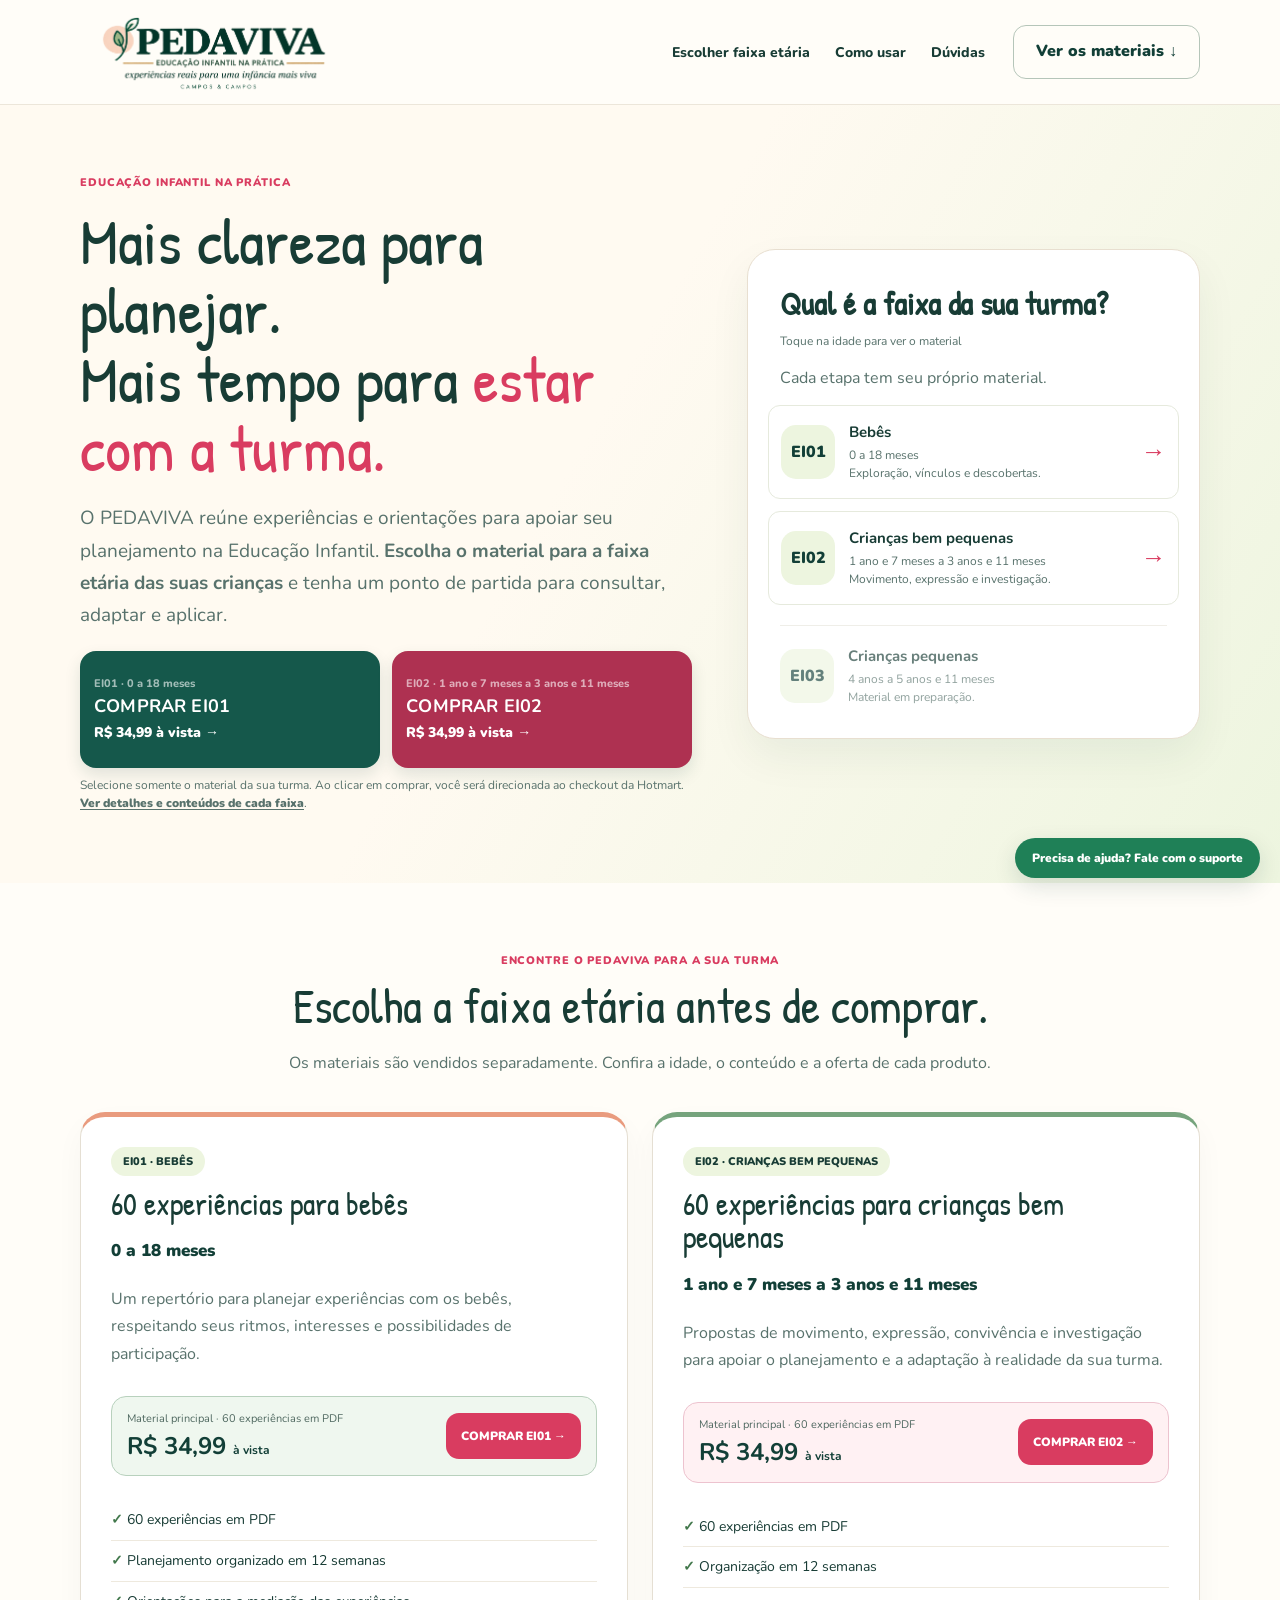
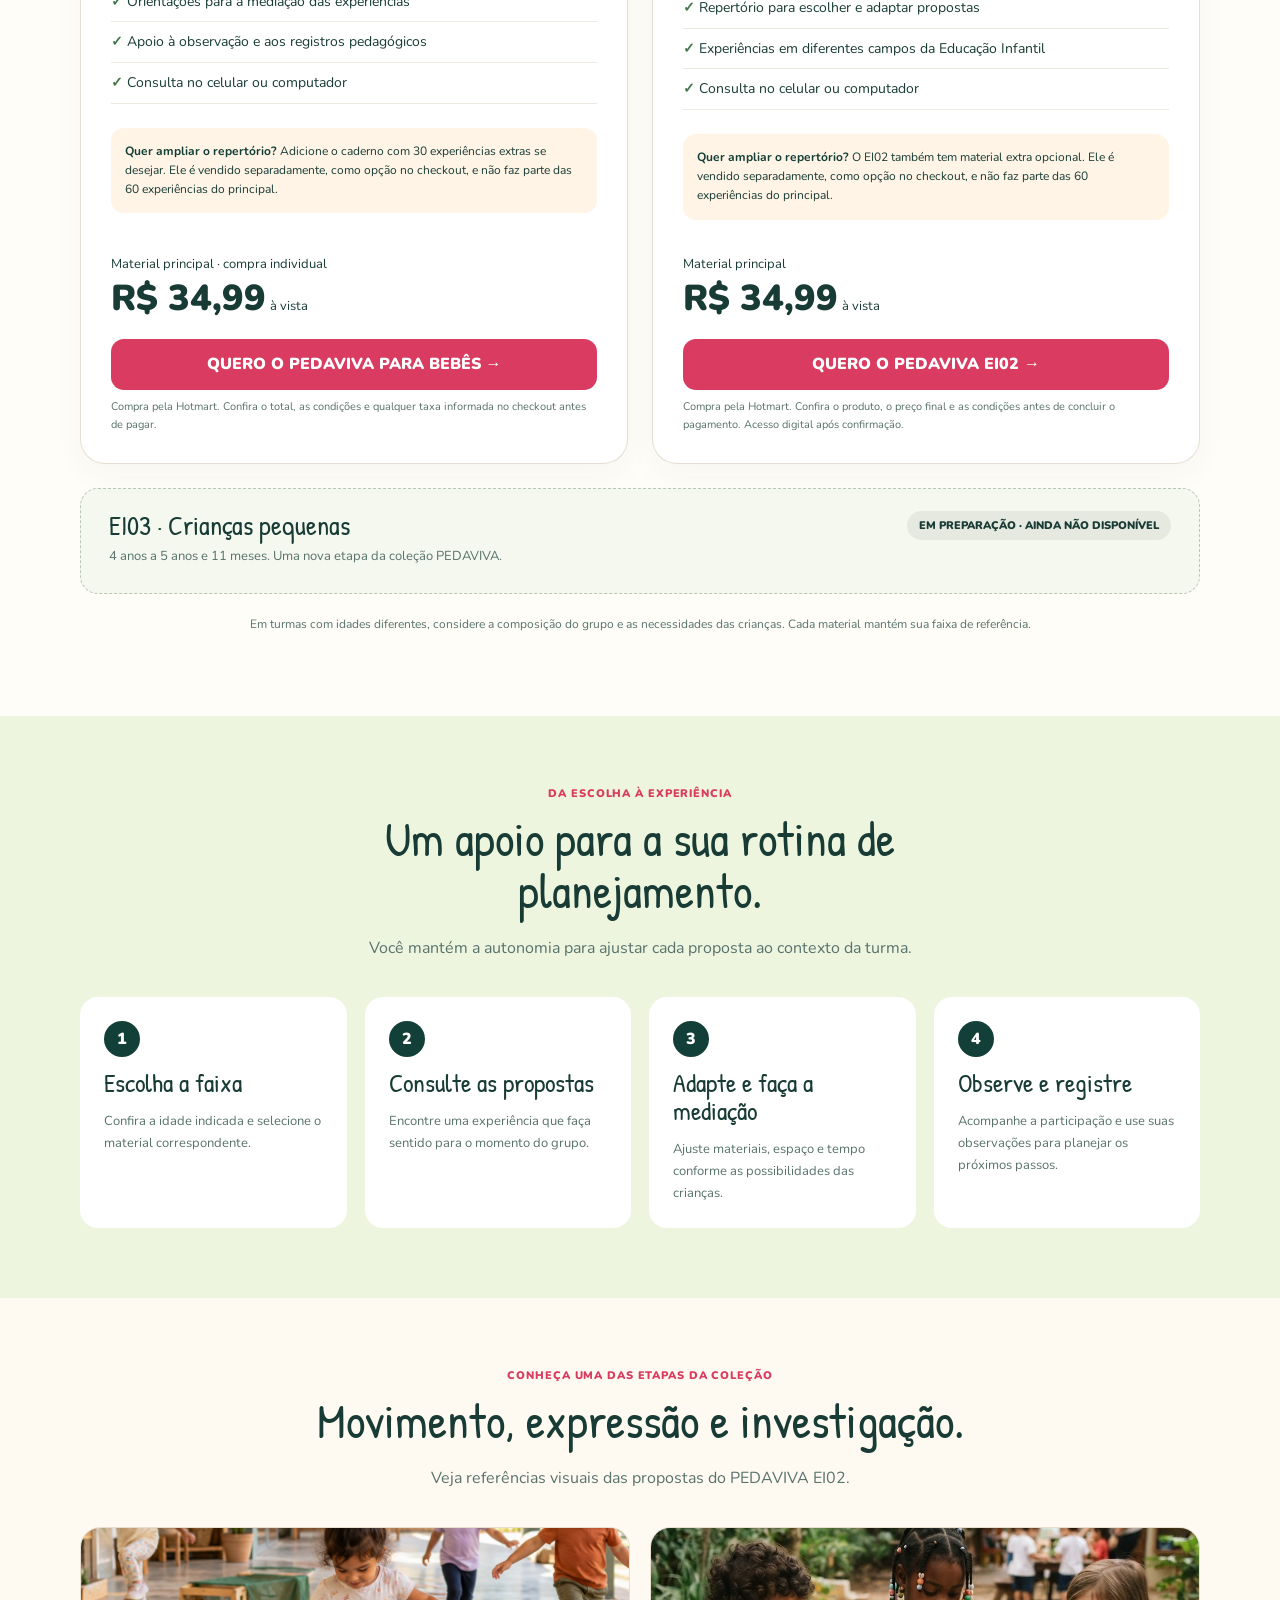
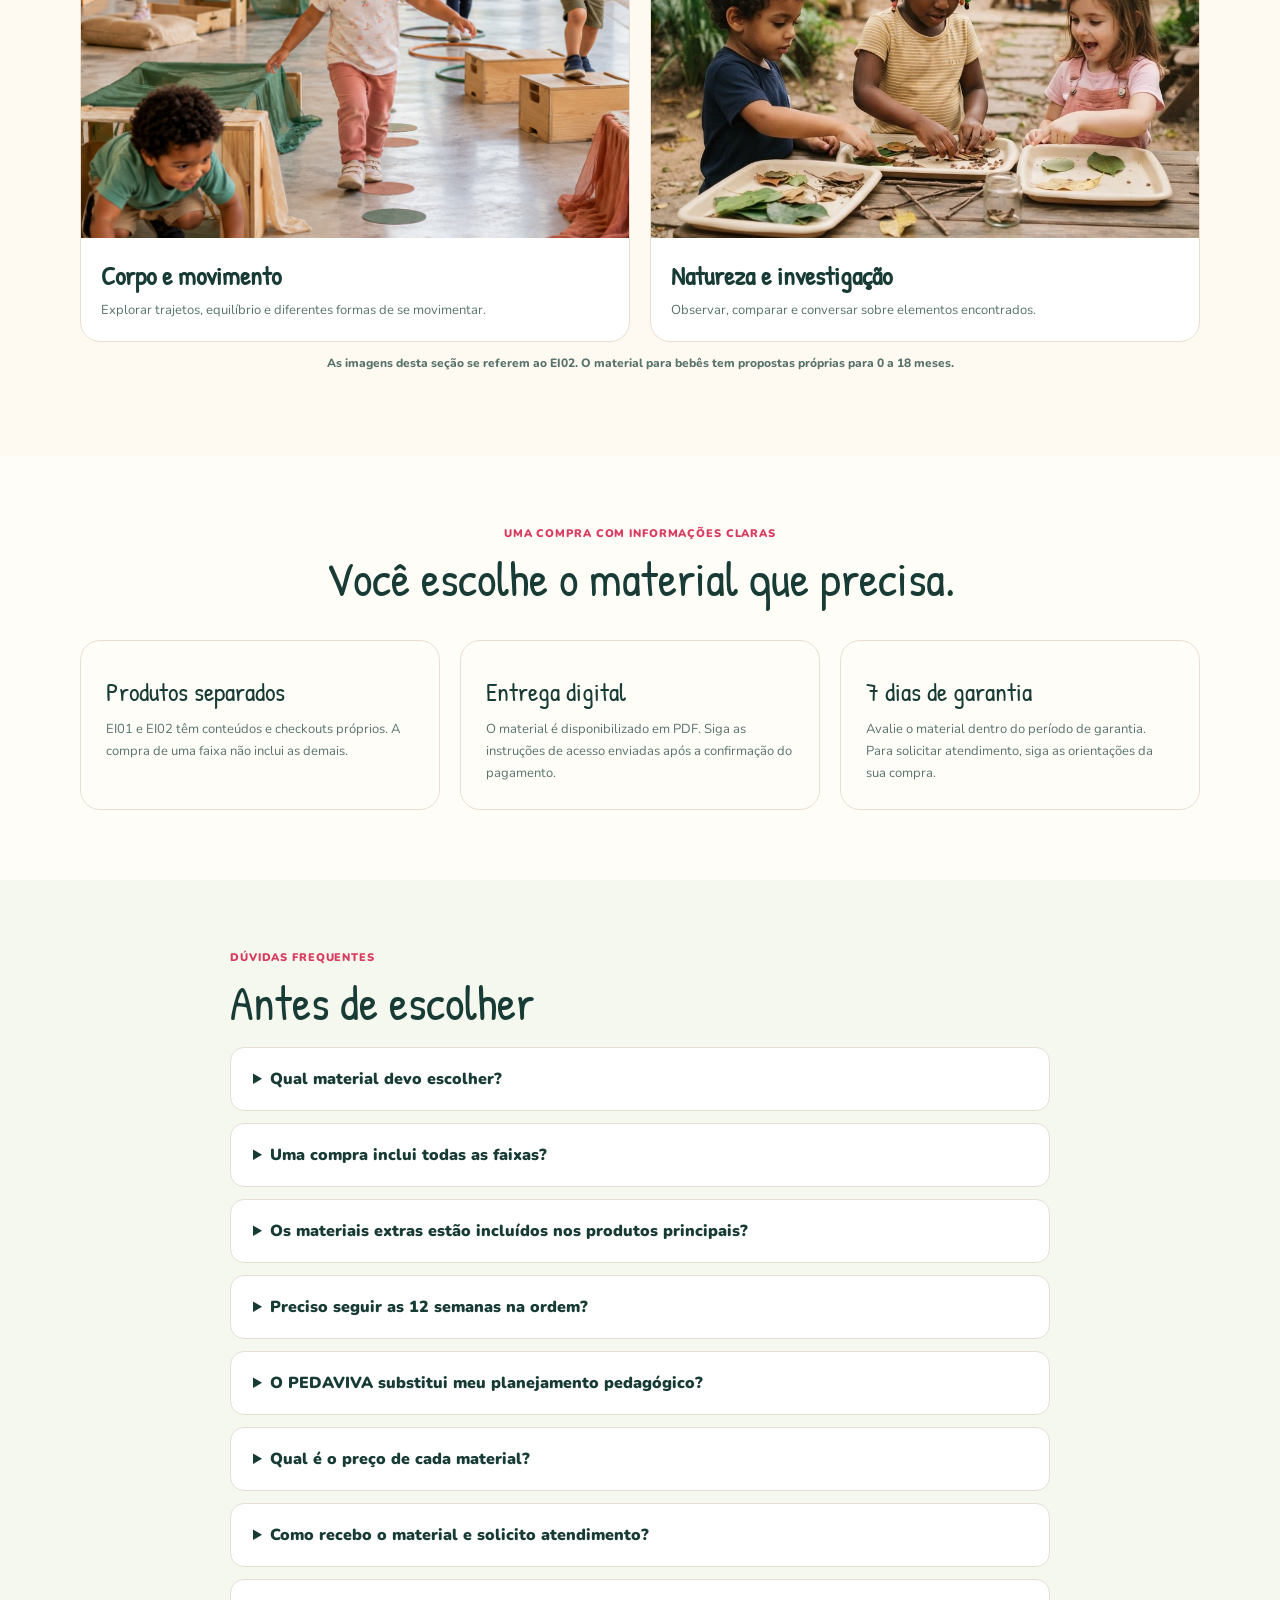
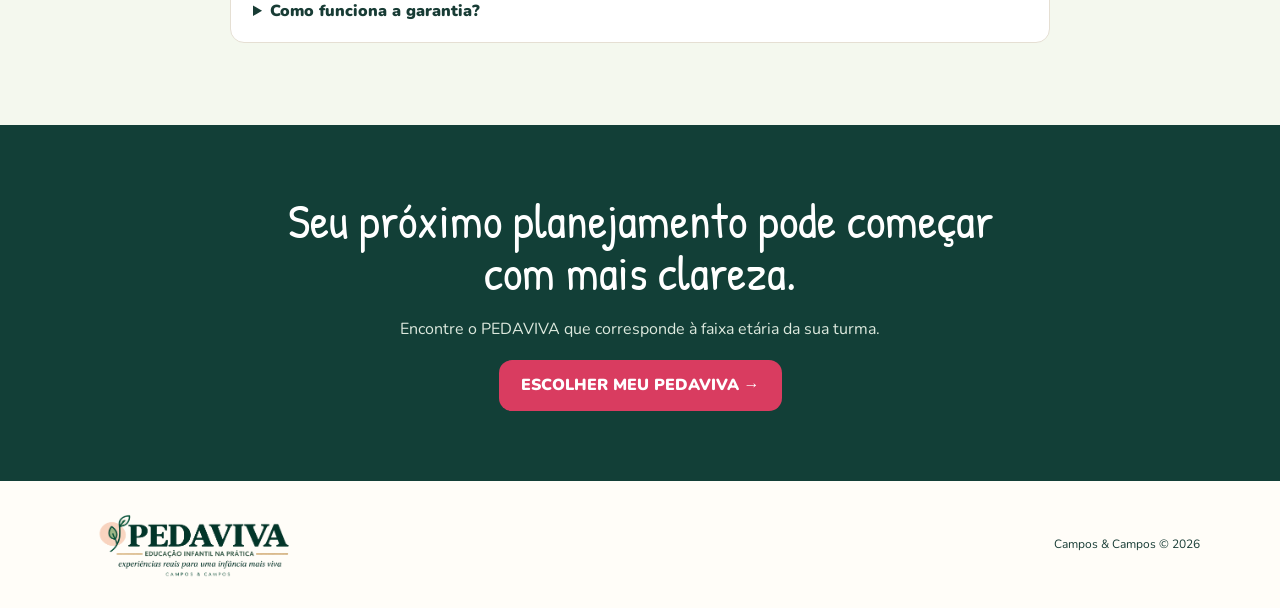
==== commit 0f80247a: "Fix stretched footer PEDAVIVA logo on mobile Safari without touching checkout links" ====
--- a/index.html
+++ b/index.html
@@ -47,6 +47,12 @@
 .mobile-buy span{font-size:11px;line-height:1.1;font-weight:800}
 @media(max-width:600px){body{padding-bottom:112px}.mobile-bar{bottom:6px;left:7px;right:7px;padding:7px;gap:7px;box-shadow:0 9px 25px #123f3744}.support{bottom:109px}.hero-buy{gap:8px}.hero-buy>a{min-height:105px;padding:12px 10px}.hero-buy>a strong{font-size:15px}.hero-buy>a span{font-size:12px}.hero-buy>a small{font-size:10px}.quick-buy{align-items:stretch}.quick-buy .button{flex:1;white-space:nowrap}}
 @media(max-width:360px){.mobile-buy strong{font-size:11px}.mobile-buy small{font-size:8px}.quick-buy strong{font-size:22px}.hero-buy>a strong{font-size:14px}}
+
+/* FIX: imagem do rodapé no iPhone — evita altura HTML fixa com largura limitada */
+.footer-brand{display:inline-flex;align-items:center;max-width:100%;width:230px;overflow:hidden}
+.footer-brand img{display:block;width:100%;max-width:100%;height:auto;max-height:82px;object-fit:contain;object-position:left center;flex-shrink:0}
+.footer-line{align-items:center}
+@media(max-width:600px){footer{padding:20px 0}.footer-brand{width:190px;max-width:100%}.footer-brand img{width:100%;height:auto;max-height:70px}.footer-line{align-items:flex-start;gap:10px}}
 </style></head><body>
 <header><div class="wrap nav"><a class="brand" href="#inicio" aria-label="PEDAVIVA — início"><img src="assets/logo-oficial.png" alt="PEDAVIVA — Educação Infantil na Prática, Campos &amp; Campos" width="2172" height="724" fetchpriority="high"></a><nav aria-label="Menu principal"><a href="#faixas">Escolher faixa etária</a><a href="#como-usar">Como usar</a><a href="#faq">Dúvidas</a></nav><a class="button secondary" href="#faixas">Ver os materiais ↓</a></div></header>
 <main id="inicio">
@@ -64,7 +70,7 @@
 <section id="material"><div class="wrap"><div class="section-head"><div class="tag">UMA COMPRA COM INFORMAÇÕES CLARAS</div><h2>Você escolhe o material que precisa.</h2></div><div class="confidence-grid"><article><h3>Produtos separados</h3><p>EI01 e EI02 têm conteúdos e checkouts próprios. A compra de uma faixa não inclui as demais.</p></article><article><h3>Entrega digital</h3><p>O material é disponibilizado em PDF. Siga as instruções de acesso enviadas após a confirmação do pagamento.</p></article><article><h3>7 dias de garantia</h3><p>Avalie o material dentro do período de garantia. Para solicitar atendimento, siga as orientações da sua compra.</p></article></div></div></section>
 <section class="faq" id="faq"><div class="wrap narrow"><div class="tag">DÚVIDAS FREQUENTES</div><h2>Antes de escolher</h2><details><summary>Qual material devo escolher?</summary><p>Para bebês de 0 a 18 meses, escolha o EI01. Para crianças de 1 ano e 7 meses a 3 anos e 11 meses, escolha o EI02. O EI03, para crianças de 4 anos a 5 anos e 11 meses, está em preparação e ainda não está à venda.</p></details><details><summary>Uma compra inclui todas as faixas?</summary><p>Não. Cada faixa é um produto separado. O botão de compra leva ao checkout do material indicado no cartão.</p></details><details><summary>Os materiais extras estão incluídos nos produtos principais?</summary><p>Não. EI01 e EI02 têm materiais extras opcionais, vendidos separadamente e oferecidos no checkout. O principal de cada faixa contém 60 experiências. No EI01, o caderno complementar reúne 30 experiências extras. Você pode comprar o material principal de qualquer uma das duas faixas sem adicionar o complemento.</p></details><details><summary>Preciso seguir as 12 semanas na ordem?</summary><p>Não. A sequência ajuda na organização, mas você pode escolher e adaptar as propostas conforme o contexto, os interesses e as necessidades das crianças.</p></details><details><summary>O PEDAVIVA substitui meu planejamento pedagógico?</summary><p>O PEDAVIVA oferece repertório e organização. A observação das crianças, a intencionalidade pedagógica e as decisões da educadora continuam essenciais.</p></details><details><summary>Qual é o preço de cada material?</summary><p>O material principal EI01 custa R$ 34,99 à vista, e o material principal EI02 também custa R$ 34,99 à vista. Complementos são vendidos separadamente. Revise o total e qualquer taxa informada na plataforma de pagamento antes de concluir a compra.</p></details><details><summary>Como recebo o material e solicito atendimento?</summary><p>Após a confirmação do pagamento, siga as instruções de acesso da plataforma de compra. Para dúvidas, use o suporte indicado na compra ou o WhatsApp desta página.</p></details><details><summary>Como funciona a garantia?</summary><p>Você tem 7 dias de garantia para avaliar o material. Se precisar solicitar reembolso, siga as orientações disponibilizadas no ambiente da compra.</p></details></div></section>
 <section class="last"><div class="wrap"><h2>Seu próximo planejamento pode começar com mais clareza.</h2><p>Encontre o PEDAVIVA que corresponde à faixa etária da sua turma.</p><a class="button" href="#faixas">ESCOLHER MEU PEDAVIVA →</a></div></section>
-</main><a class="support" href="https://wa.me/5519997141455?text=Ol%C3%A1%21%20Gostaria%20de%20ajuda%20para%20escolher%20a%20faixa%20do%20PEDAVIVA." target="_blank" rel="noopener">Precisa de ajuda? Fale com o suporte</a><div class="mobile-bar" aria-label="Acesso rápido ao checkout"><a class="checkout-link mobile-buy ei01" data-product="PEDAVIVA EI01" data-content-id="pedaviva_ei01" data-value="34.99" href="https://pay.hotmart.com/P107945677Q?checkoutMode=10"><small>Bebês · 0–18 meses</small><strong>COMPRAR EI01</strong><span>R$ 34,99 →</span></a><a class="checkout-link mobile-buy ei02" data-product="PEDAVIVA EI02" data-content-id="pedaviva_ei02" data-value="34.99" href="https://pay.hotmart.com/N107901109J?off=hvl7hrnm&amp;checkoutMode=10"><small>1 ano e 7 meses–3 anos e 11 meses</small><strong>COMPRAR EI02</strong><span>R$ 34,99 →</span></a></div><footer><div class="wrap footer-line"><a class="footer-brand" href="#inicio" aria-label="PEDAVIVA — voltar ao início"><img src="assets/logo-oficial.png" alt="PEDAVIVA — Educação Infantil na Prática, Campos &amp; Campos" width="2172" height="724" loading="lazy"></a><span>Campos &amp; Campos © 2026</span></div></footer>
+</main><a class="support" href="https://wa.me/5519997141455?text=Ol%C3%A1%21%20Gostaria%20de%20ajuda%20para%20escolher%20a%20faixa%20do%20PEDAVIVA." target="_blank" rel="noopener">Precisa de ajuda? Fale com o suporte</a><div class="mobile-bar" aria-label="Acesso rápido ao checkout"><a class="checkout-link mobile-buy ei01" data-product="PEDAVIVA EI01" data-content-id="pedaviva_ei01" data-value="34.99" href="https://pay.hotmart.com/P107945677Q?checkoutMode=10"><small>Bebês · 0–18 meses</small><strong>COMPRAR EI01</strong><span>R$ 34,99 →</span></a><a class="checkout-link mobile-buy ei02" data-product="PEDAVIVA EI02" data-content-id="pedaviva_ei02" data-value="34.99" href="https://pay.hotmart.com/N107901109J?off=hvl7hrnm&amp;checkoutMode=10"><small>1 ano e 7 meses–3 anos e 11 meses</small><strong>COMPRAR EI02</strong><span>R$ 34,99 →</span></a></div><footer><div class="wrap footer-line"><a class="footer-brand" href="#inicio" aria-label="PEDAVIVA — voltar ao início"><img src="assets/logo-oficial.png" alt="PEDAVIVA — Educação Infantil na Prática, Campos &amp; Campos" loading="lazy" decoding="async"></a><span>Campos &amp; Campos © 2026</span></div></footer>
 <script>
 const trackingKeys=['utm_source','utm_medium','utm_campaign','utm_content','utm_term','fbclid'];
 const params=new URLSearchParams(location.search);
